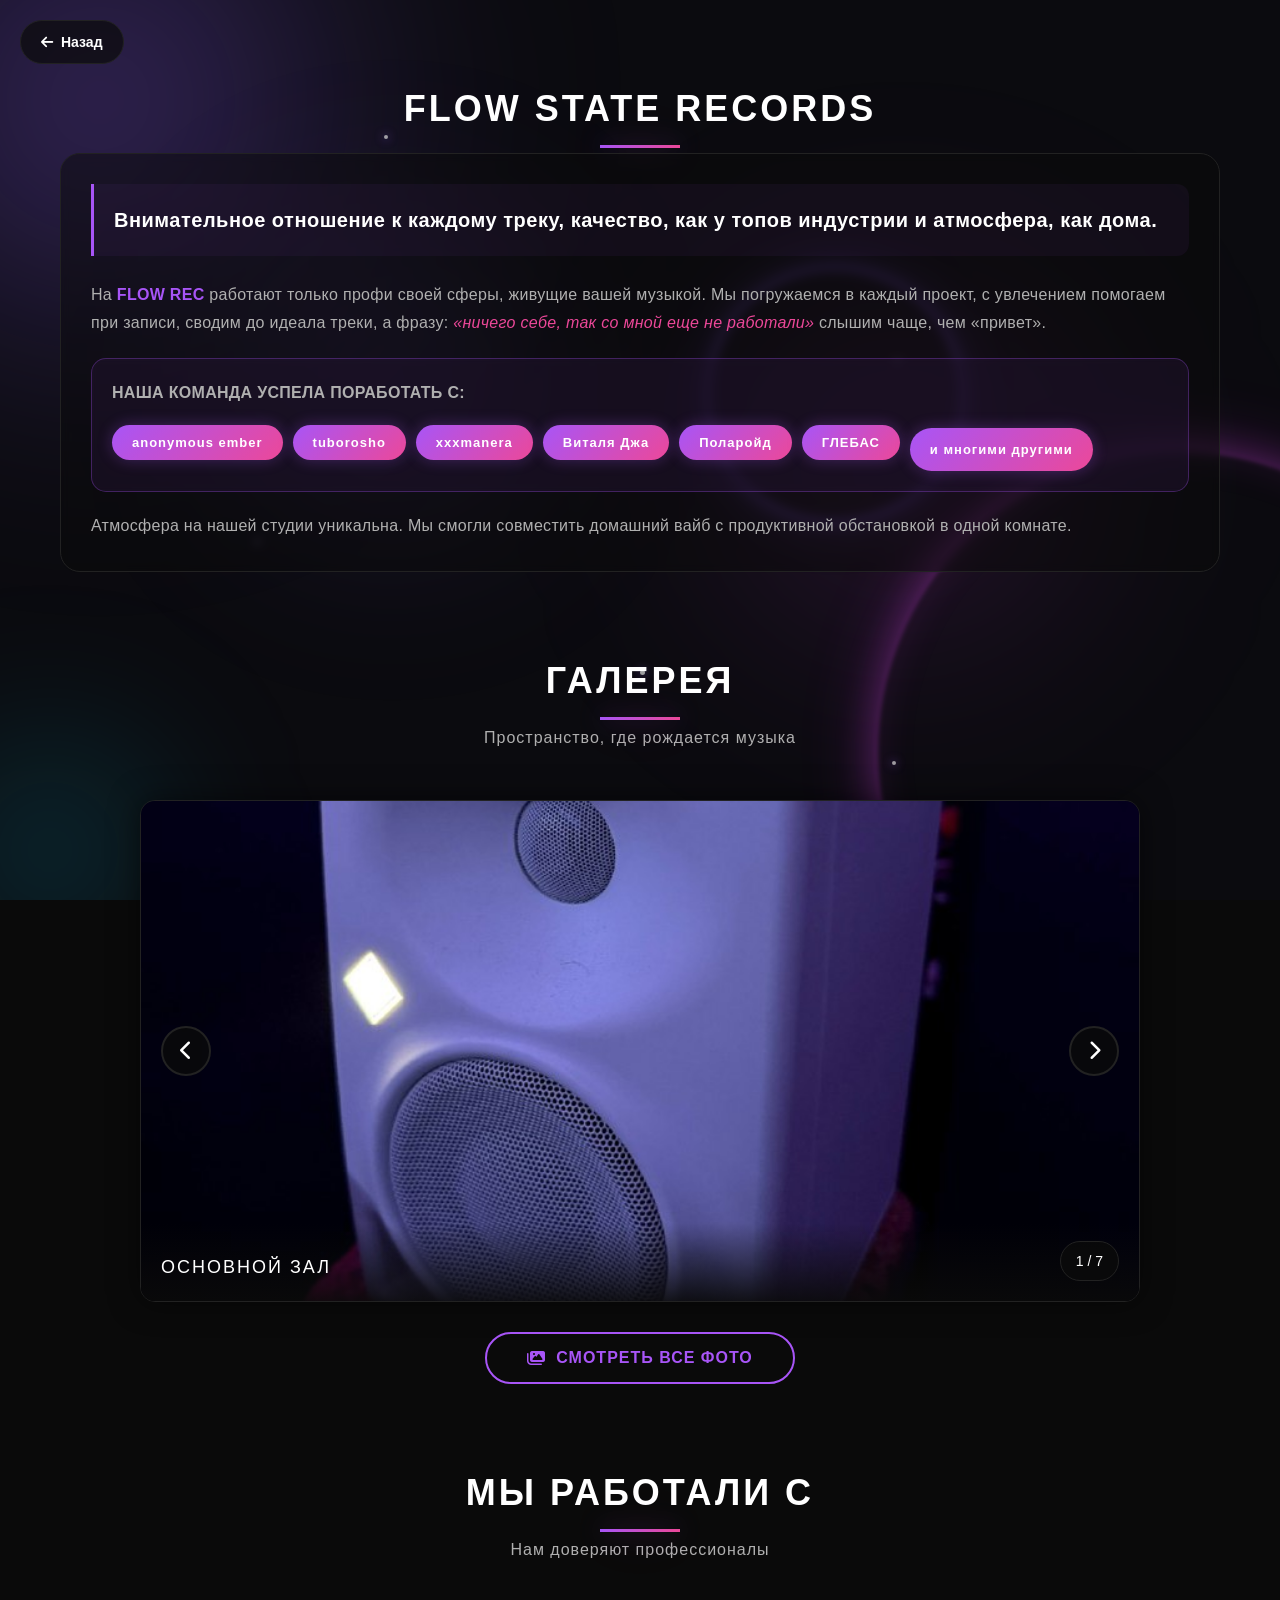
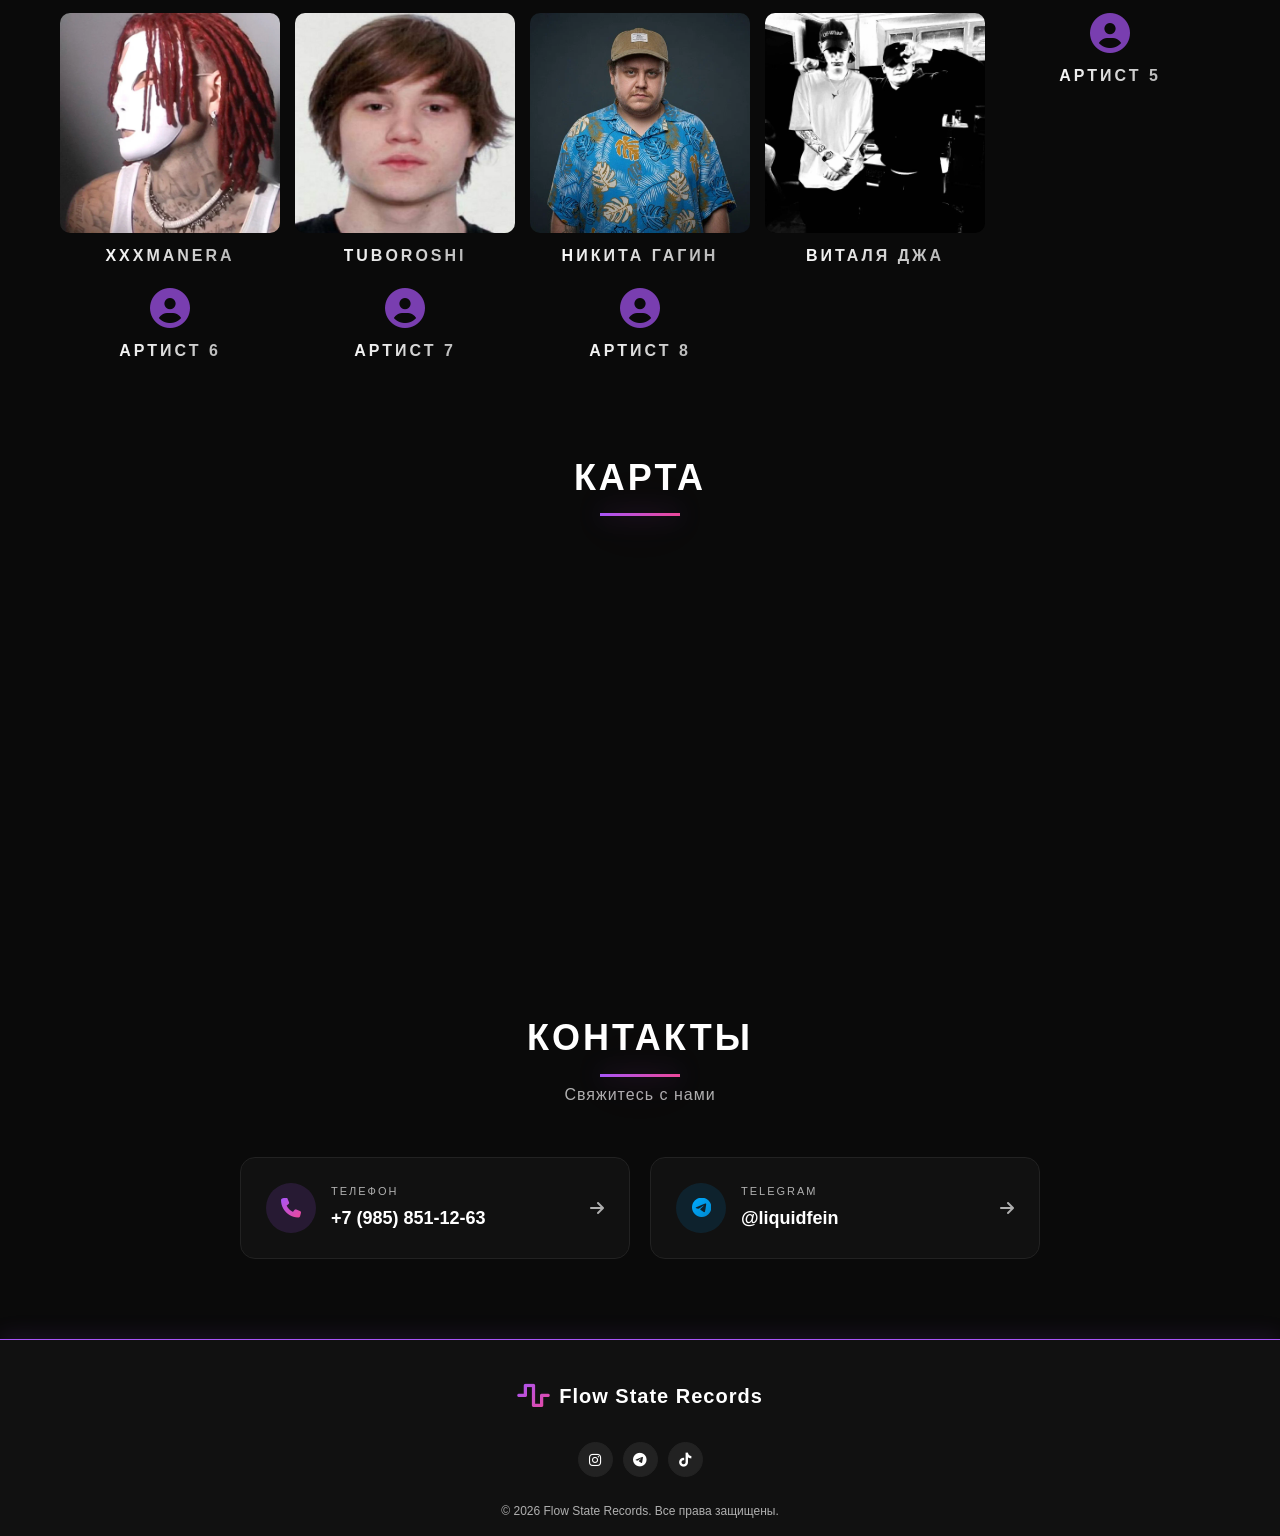
==== about.html @ 45e28f2b "artist links" ====
<!doctype html>
<html lang="ru">
  <head>
    <meta charset="UTF-8" />
    <meta
      name="viewport"
      content="width=device-width, initial-scale=1.0, maximum-scale=1.0, user-scalable=no"
    />
    <title>О студии — FL Studio</title>
    <link
      rel="stylesheet"
      href="https://cdnjs.cloudflare.com/ajax/libs/font-awesome/6.5.1/css/all.min.css"
    />
    <link rel="stylesheet" href="css/style.css" />
    <script>
      (function () {
        const script = document.createElement("script");
        script.src = "js/telegram-web-app.js";
        script.onerror = function () {
          const fallback = document.createElement("script");
          fallback.src = "https://telegram.org/js/telegram-web-app.js";
          document.head.appendChild(fallback);
        };
        document.head.appendChild(script);
      })();
    </script>
  </head>
  <body>
    <div class="bg-layer" aria-hidden="true">
      <div class="bg-circle-purple"></div>
      <div class="bg-circle-pink"></div>
      <div class="bg-circle-cyan"></div>
      <div class="bg-ring"></div>
      <div class="bg-dot bg-dot-1"></div>
      <div class="bg-dot bg-dot-2"></div>
      <div class="bg-dot bg-dot-3"></div>
      <div class="bg-dot bg-dot-4"></div>
      <div class="bg-dot bg-dot-5"></div>
    </div>

    <a href="index.html" class="back-btn">
      <i class="fas fa-arrow-left"></i> Назад
    </a>

    <!-- О студии -->
    <section class="about-page">
      <div class="container">
        <h2 class="section-title">FLOW STATE RECORDS</h2>

        <div class="about-text-wrapper">
          <p class="about-quote-main">
            Внимательное отношение к каждому треку, качество, как у топов
            индустрии и атмосфера, как дома.
          </p>

          <p>
            На <strong>FLOW REC</strong> работают только профи своей сферы,
            живущие вашей музыкой. Мы погружаемся в каждый проект, с увлечением
            помогаем при записи, сводим до идеала треки, а фразу:
            <em>«ничего себе, так со мной еще не работали»</em> слышим чаще, чем
            «привет».
          </p>

          <div class="about-artists">
            <p class="about-artists-label">Наша команда успела поработать с:</p>
            <div class="about-artists-names">
              <a href="https://music.yandex.ru/artist/21408727" target="_blank"
                ><span>anonymous ember</span></a
              >
              <a href="https://music.yandex.ru/artist/22133835" target="_blank"
                ><span>tuborosho</span></a
              >
              <a href="https://music.yandex.ru/artist/8548866" target="_blank"
                ><span>xxxmanera</span></a
              >
              <a href="https://music.yandex.ru/artist/7033985" target="_blank"
                ><span>Виталя Джа</span></a
              >
              <a href="https://music.yandex.ru/artist/8230525" target="_blank"
                ><span>Поларойд</span></a
              >
              <a href="https://music.yandex.ru/artist/21997529" target="_blank"
                ><span>ГЛЕБАС</span></a
              >
              <span class="other">и многими другими</span>
            </div>
          </div>

          <p>
            Атмосфера на нашей студии уникальна. Мы смогли совместить домашний
            вайб с продуктивной обстановкой в одной комнате.
          </p>
        </div>
      </div>
    </section>

    <!-- Галерея -->
    <section class="gallery-page">
      <div class="container">
        <h2 class="section-title">ГАЛЕРЕЯ</h2>
        <p class="section-subtitle">Пространство, где рождается музыка</p>

        <div class="gallery-slider">
          <button
            class="gallery-slider-btn prev"
            onclick="changeGalleryImage(-1)"
          >
            <i class="fas fa-chevron-left"></i>
          </button>

          <div class="gallery-slider-image" id="gallerySliderImage">
            <img
              src="images/studio-1.jpg"
              alt="Студия"
              id="galleryImage"
              onclick="openPhotoModal()"
            />
            <div class="gallery-slider-overlay">
              <span id="galleryImageTitle">Основной зал</span>
            </div>
          </div>

          <button
            class="gallery-slider-btn next"
            onclick="changeGalleryImage(1)"
          >
            <i class="fas fa-chevron-right"></i>
          </button>

          <div class="gallery-slider-counter" id="galleryCounter">1 / 7</div>
        </div>

        <button class="btn-view-all" onclick="openAllPhotos()">
          <i class="fas fa-images"></i> Смотреть все фото
        </button>
      </div>
    </section>

    <!-- Стена "Мы работали с..." -->
    <section class="clients-page">
      <div class="container">
        <h2 class="section-title">МЫ РАБОТАЛИ С</h2>
        <p class="section-subtitle">Нам доверяют профессионалы</p>

        <div class="clients-grid">
          <div class="client-card">
            <div class="client-photo-wrapper">
              <img
                src="rapers/manera.png"
                alt="Артист 1"
                class="client-photo"
              />
            </div>
            <span>XXXManera</span>
          </div>
          <div class="client-card">
            <div class="client-photo-wrapper">
              <img
                src="rapers/tuboroshi.png"
                alt="Артист 1"
                class="client-photo"
              />
            </div>
            <span>tuboroshi</span>
          </div>
          <div class="client-card">
            <div class="client-photo-wrapper">
              <img
                src="rapers/nikita-gagin.png"
                alt="Артист 1"
                class="client-photo"
              />
            </div>
            <span>Никита Гагин</span>
          </div>
          <div class="client-card">
            <div class="client-photo-wrapper">
              <img
                src="rapers/vita-ja.png"
                alt="Артист 1"
                class="client-photo"
              />
            </div>
            <span>Виталя Джа</span>
          </div>
          <div class="client-card">
            <i class="fas fa-user-circle"></i>
            <span>Артист 5</span>
          </div>
          <div class="client-card">
            <i class="fas fa-user-circle"></i>
            <span>Артист 6</span>
          </div>
          <div class="client-card">
            <i class="fas fa-user-circle"></i>
            <span>Артист 7</span>
          </div>
          <div class="client-card">
            <i class="fas fa-user-circle"></i>
            <span>Артист 8</span>
          </div>
        </div>
      </div>
    </section>

    <!-- Карта -->
    <section class="map-page">
      <div class="container">
        <h2 class="section-title">КАРТА</h2>
        <div class="map-wrapper">
          <div class="map-container">
            <iframe
              src="https://yandex.ru/map-widget/v1/?um=constructor%3Aae60f981a2c749c8354a4d79823571d4148a1af4ce5c24639e861c8b1c67a195&amp;source=constructor"
              width="100%"
              height="400"
              frameborder="0"
            >
            </iframe>
          </div>
        </div>
      </div>
    </section>

    <!-- Контакты -->
    <section class="contacts">
      <div class="container">
        <h2 class="section-title">КОНТАКТЫ</h2>
        <p class="section-subtitle">Свяжитесь с нами</p>

        <div class="contacts-grid">
          <a href="tel:+79858511263" class="contact-card">
            <div class="contact-icon">
              <i class="fas fa-phone"></i>
            </div>
            <div class="contact-info">
              <span class="contact-label">Телефон</span>
              <span class="contact-value">+7 (985) 851-12-63</span>
            </div>
            <i class="fas fa-arrow-right contact-arrow"></i>
          </a>

          <a
            href="https://t.me/liquidfein"
            target="_blank"
            class="contact-card"
          >
            <div class="contact-icon telegram">
              <i class="fab fa-telegram-plane"></i>
            </div>
            <div class="contact-info">
              <span class="contact-label">Telegram</span>
              <span class="contact-value">@liquidfein</span>
            </div>
            <i class="fas fa-arrow-right contact-arrow"></i>
          </a>
        </div>
      </div>
    </section>

    <!-- Модалка всех фото -->
    <div class="all-photos-modal" id="allPhotosModal">
      <div class="all-photos-content">
        <div class="all-photos-header">
          <h2>Все фото</h2>
          <button class="all-photos-close" onclick="closeAllPhotos()">
            <i class="fas fa-times"></i>
          </button>
        </div>
        <div class="all-photos-grid" id="allPhotosGrid"></div>
      </div>
    </div>

    <!-- Модалка фото -->
    <div class="photo-modal" id="photoModal" onclick="closePhotoModal()">
      <span class="photo-modal-close" onclick="closePhotoModal()">&times;</span>
      <img src="" alt="Фото" id="modalImage" />
      <button
        class="photo-modal-nav prev"
        onclick="
          event.stopPropagation();
          changeModalImage(-1);
        "
      >
        <i class="fas fa-chevron-left"></i>
      </button>
      <button
        class="photo-modal-nav next"
        onclick="
          event.stopPropagation();
          changeModalImage(1);
        "
      >
        <i class="fas fa-chevron-right"></i>
      </button>
      <div class="photo-modal-counter" id="modalCounter">1 / 7</div>
    </div>

    <!-- Footer -->
    <footer class="footer">
      <div class="container">
        <div class="footer-content">
          <div class="footer-logo">
            <i class="fas fa-wave-square"></i>
            <span>Flow State Records</span>
          </div>
          <div class="footer-social">
            <a
              href="https://www.instagram.com/flow_state_records?stkn=MWI2NzNpbnVrb2NxNA%3D%3D&utm_source=qr"
              target="_blank"
              ><i class="fab fa-instagram"></i
            ></a>
            <a href="https://t.me/flowstatestud" target="_blank"
              ><i class="fab fa-telegram"></i
            ></a>
            <a
              href="https://www.tiktok.com/@flowstatestudio1?_r=1&_t=ZG-99W579ZCwU5"
              target="_blank"
              ><i class="fab fa-tiktok"></i
            ></a>
          </div>
        </div>
        <p class="footer-copyright">
          © 2026 Flow State Records. Все права защищены.
        </p>
      </div>
    </footer>

    <script src="js/telegram.js"></script>
    <script src="js/gallery.js"></script>
  </body>
</html>
---- css/style.css ----
/* ===== Базовые стили ===== */
:root {
  --black: #0a0a0a;
  --dark: #111111;
  --dark-gray: #1a1a1a;
  --medium-gray: #222222;
  --light-gray: #b0b0b0;
  --white: #ffffff;
  --accent-purple: #a855f7;
  --accent-pink: #ec4899;
  --accent-dark: #9333ea;
  --neon-purple-glow: 0 0 20px rgba(168, 85, 247, 0.5);
  --neon-pink-glow: 0 0 20px rgba(236, 72, 153, 0.5);
  --neon-mixed-glow:
    0 0 25px rgba(168, 85, 247, 0.4), 0 0 50px rgba(236, 72, 153, 0.3);
  --transition: 0.3s;
}

* {
  margin: 0;
  padding: 0;
  box-sizing: border-box;
}

body {
  font-family:
    "Inter",
    "Manrope",
    -apple-system,
    BlinkMacSystemFont,
    "Segoe UI",
    sans-serif;
  background: var(--black);
  color: var(--white);
  line-height: 1.6;
  overflow-x: hidden;
}

.container {
  max-width: 1200px;
  margin: 0 auto;
  padding: 0 20px;
}

/* ===== Фоновый слой ===== */
.bg-layer {
  position: fixed;
  inset: 0;
  z-index: -1;
  background: #0b0b0f;
  overflow: hidden;
  pointer-events: none;
}

.hero-wrapper {
  position: relative;
  z-index: 10;
}

.bg-layer::before {
  content: "";
  position: absolute;
  top: -300px;
  left: -300px;
  width: 800px;
  height: 800px;
  background: radial-gradient(
    circle,
    rgba(139, 92, 246, 0.4) 0%,
    rgba(139, 92, 246, 0.1) 40%,
    transparent 70%
  );
  filter: blur(100px);
  animation: floatSlow 20s ease-in-out infinite;
}

.bg-layer::after {
  content: "";
  position: absolute;
  top: 50%;
  right: -200px;
  width: 600px;
  height: 600px;
  border-radius: 50%;
  border: 2px solid rgba(217, 70, 239, 0.3);
  box-shadow:
    0 0 40px rgba(217, 70, 239, 0.3),
    0 0 80px rgba(217, 70, 239, 0.2),
    inset 0 0 40px rgba(217, 70, 239, 0.1);
  filter: blur(2px);
  animation: floatSlowReverse 25s ease-in-out infinite;
}

.bg-circle-purple {
  position: absolute;
  top: 20%;
  left: 15%;
  width: 400px;
  height: 400px;
  background: radial-gradient(
    circle,
    rgba(139, 92, 246, 0.25) 0%,
    transparent 70%
  );
  filter: blur(90px);
  animation: floatSlow 30s ease-in-out infinite;
}

.bg-circle-pink {
  position: absolute;
  bottom: 20%;
  right: 10%;
  width: 500px;
  height: 500px;
  background: radial-gradient(
    circle,
    rgba(217, 70, 239, 0.2) 0%,
    transparent 70%
  );
  filter: blur(110px);
  animation: floatSlowReverse 28s ease-in-out infinite;
}

.bg-circle-cyan {
  position: absolute;
  bottom: -100px;
  left: -100px;
  width: 300px;
  height: 300px;
  background: radial-gradient(
    circle,
    rgba(6, 182, 212, 0.3) 0%,
    transparent 70%
  );
  filter: blur(80px);
  animation: floatSlow 22s ease-in-out infinite;
}

.bg-ring {
  position: absolute;
  top: 30%;
  right: 25%;
  width: 250px;
  height: 250px;
  border-radius: 50%;
  border: 1px solid rgba(139, 92, 246, 0.4);
  box-shadow:
    0 0 20px rgba(139, 92, 246, 0.4),
    0 0 60px rgba(139, 92, 246, 0.2),
    inset 0 0 20px rgba(139, 92, 246, 0.1);
  animation: floatSlow 26s ease-in-out infinite;
}

.bg-dot {
  position: absolute;
  border-radius: 50%;
  background: rgba(255, 255, 255, 0.6);
  box-shadow: 0 0 10px rgba(139, 92, 246, 0.8);
  animation: twinkle 4s ease-in-out infinite;
}

.bg-dot-1 {
  top: 15%;
  left: 30%;
  width: 4px;
  height: 4px;
}
.bg-dot-2 {
  top: 40%;
  left: 70%;
  width: 3px;
  height: 3px;
  animation-delay: 1s;
}
.bg-dot-3 {
  bottom: 25%;
  left: 50%;
  width: 5px;
  height: 5px;
  animation-delay: 2s;
}
.bg-dot-4 {
  top: 60%;
  left: 20%;
  width: 3px;
  height: 3px;
  animation-delay: 3s;
}
.bg-dot-5 {
  bottom: 15%;
  right: 30%;
  width: 4px;
  height: 4px;
  animation-delay: 0.5s;
}

@keyframes floatSlow {
  0%,
  100% {
    transform: translate(0, 0);
  }
  50% {
    transform: translate(30px, -20px);
  }
}

@keyframes floatSlowReverse {
  0%,
  100% {
    transform: translate(0, 0);
  }
  50% {
    transform: translate(-25px, 15px);
  }
}

@keyframes twinkle {
  0%,
  100% {
    opacity: 0.3;
    transform: scale(1);
  }
  50% {
    opacity: 1;
    transform: scale(1.5);
  }
}

a {
  text-decoration: none;
}

/* ===== Hero ===== */
.hero {
  min-height: 100vh;
  display: flex;
  flex-direction: column;
  gap: 20px;
  align-items: center;
  justify-content: center;
  position: relative;
  padding: 120px 20px 60px;
  overflow: hidden;
}

.hero-bg {
  position: absolute;
  inset: 0;
  background: url("../images/hero-bg1.jpg") no-repeat center center;
  background-size: cover;
  animation: heroZoom 20s ease-in-out infinite;
  z-index: 0;
  filter: blur(5px);
}

.hero-overlay {
  position: absolute;
  inset: 0;
  background: linear-gradient(
    to top,
    transparent 0%,
    rgba(10, 10, 10, 0.7) 100%
  );
  z-index: 1;
  pointer-events: none;
}

.hero-content {
  text-align: center;
  z-index: 10;
  position: relative;
  padding: 40px;
  background: rgba(10, 10, 10, 0.5);
  border-radius: 20px;
  backdrop-filter: blur(5px);
}

.hero-stats {
  display: flex;
  gap: 40px;
  margin-top: 20px;
  justify-content: center;
  position: relative;
  z-index: 10;
  padding: 25px 40px;
  background: rgba(10, 10, 10, 0.5);
  border-radius: 20px;
  backdrop-filter: blur(5px);
}

.hero-title {
  font-size: 64px;
  line-height: 1.1;
  margin-bottom: 20px;
  text-transform: uppercase;
  font-family: "Unbounded", "Russo One", sans-serif;
  font-weight: 900;
  letter-spacing: 2px;
}

.hero-title span {
  display: block;
}

.hero-title .outline {
  background: linear-gradient(135deg, var(--accent-purple), var(--accent-pink));
  -webkit-background-clip: text;
  -webkit-text-fill-color: transparent;
  background-clip: text;
  filter: drop-shadow(0 0 15px rgba(168, 85, 247, 0.6));
}

.hero-subtitle {
  font-size: 18px;
  color: var(--light-gray);
  margin-bottom: 30px;
  text-transform: uppercase;
  letter-spacing: 3px;
}

.hero-buttons {
  display: flex;
  gap: 15px;
  justify-content: center;
  flex-wrap: wrap;
}

.btn-primary,
.btn-outline {
  padding: 15px 35px;
  border-radius: 30px;
  cursor: pointer;
  font-size: 16px;
  font-weight: 700;
  text-transform: uppercase;
  letter-spacing: 1px;
  transition: all 0.3s;
  display: inline-flex;
  align-items: center;
  gap: 10px;
  text-decoration: none;
}

.btn-primary {
  background: linear-gradient(135deg, var(--accent-purple), var(--accent-pink));
  color: var(--white);
  border: none;
}

.btn-primary:hover {
  background: linear-gradient(135deg, var(--accent-dark), var(--accent-pink));
  transform: translateY(-3px);
  box-shadow: var(--neon-mixed-glow);
}

.btn-outline {
  background: transparent;
  border: 2px solid var(--accent-purple);
  color: var(--accent-purple);
}

.btn-outline:hover {
  background: rgba(168, 85, 247, 0.1);
  border-color: var(--accent-pink);
  color: var(--accent-pink);
  transform: translateY(-3px);
  box-shadow: var(--neon-purple-glow);
}

.stat {
  text-align: center;
}

.stat-number {
  display: block;
  font-size: 36px;
  font-weight: 900;
  background: linear-gradient(135deg, var(--accent-purple), var(--accent-pink));
  -webkit-background-clip: text;
  -webkit-text-fill-color: transparent;
  background-clip: text;
  filter: drop-shadow(0 0 15px rgba(168, 85, 247, 0.5));
}

.stat-label {
  font-size: 14px;
  color: var(--light-gray);
  text-transform: uppercase;
  letter-spacing: 1px;
}

/* ===== Кнопка назад ===== */
.back-btn {
  position: fixed;
  top: 20px;
  left: 20px;
  z-index: 100;
  display: inline-flex;
  align-items: center;
  gap: 8px;
  color: var(--white);
  text-decoration: none;
  font-size: 14px;
  font-weight: 600;
  padding: 10px 20px;
  background: rgba(10, 10, 10, 0.7);
  border-radius: 30px;
  border: 1px solid var(--medium-gray);
  transition: all 0.2s;
}

.back-btn:hover {
  border-color: var(--accent-purple);
  color: var(--accent-purple);
}

/* ===== Кнопка услуги ===== */
.btn-book-service {
  display: inline-flex;
  align-items: center;
  justify-content: center;
  gap: 8px;
  padding: 12px 25px;
  background: linear-gradient(135deg, var(--accent-purple), var(--accent-pink));
  color: var(--white);
  border-radius: 30px;
  text-decoration: none;
  font-weight: 700;
  font-size: 14px;
  text-transform: uppercase;
  letter-spacing: 1px;
  transition: all 0.2s;
  margin-top: 10px;
}

.btn-book-service:hover {
  background: linear-gradient(135deg, var(--accent-dark), var(--accent-pink));
  transform: translateY(-2px);
  box-shadow: var(--neon-mixed-glow);
}

/* ===== Обёртка поля даты ===== */
.date-input-wrapper {
  display: flex;
  gap: 10px;
}

.date-input-wrapper input {
  flex: 1;
}

.calendar-toggle {
  width: 50px;
  height: 50px;
  background: var(--medium-gray);
  border: 1px solid #333;
  color: var(--accent-purple);
  border-radius: 8px;
  cursor: pointer;
  font-size: 18px;
  display: flex;
  align-items: center;
  justify-content: center;
  transition: all 0.2s;
}

.calendar-toggle:hover {
  border-color: var(--accent-purple);
  box-shadow: 0 0 15px rgba(168, 85, 247, 0.3);
}

/* ===== Модалка календаря ===== */
.calendar-modal {
  display: none;
  position: fixed;
  inset: 0;
  background: rgba(10, 10, 10, 0.9);
  z-index: 2000;
  align-items: flex-end;
  justify-content: center;
}

.calendar-modal.active {
  display: flex;
}

.calendar-modal-content {
  background: var(--dark);
  border-radius: 20px 20px 0 0;
  padding: 25px 20px 30px;
  width: 100%;
  max-width: 500px;
  border: 1px solid var(--medium-gray);
  border-bottom: none;
  animation: slideUp 0.3s ease;
}

.calendar-close {
  width: 100%;
  padding: 13px;
  margin-top: 15px;
  background: linear-gradient(135deg, var(--accent-purple), var(--accent-pink));
  color: var(--white);
  border: none;
  border-radius: 10px;
  font-size: 16px;
  font-weight: 700;
  cursor: pointer;
  text-transform: uppercase;
  letter-spacing: 1px;
}

@keyframes slideUp {
  from {
    transform: translateY(100%);
    opacity: 0;
  }
  to {
    transform: translateY(0);
    opacity: 1;
  }
}

/* ===== Секции ===== */
section {
  padding: 100px 0;
}

.section-title {
  font-size: 36px;
  text-align: center;
  margin-bottom: 15px;
  letter-spacing: 3px;
  position: relative;
  text-transform: uppercase;
}

.section-title::after {
  content: "";
  position: absolute;
  bottom: -10px;
  left: 50%;
  transform: translateX(-50%);
  width: 80px;
  height: 3px;
  background: linear-gradient(90deg, var(--accent-purple), var(--accent-pink));
  box-shadow: var(--neon-mixed-glow);
}

.section-subtitle {
  text-align: center;
  color: var(--light-gray);
  margin-bottom: 50px;
  font-size: 16px;
  letter-spacing: 1px;
}

/* ===== Услуги ===== */
.services-grid {
  display: grid;
  grid-template-columns: repeat(auto-fit, minmax(280px, 1fr));
  gap: 30px;
}

.service-card {
  background: var(--dark);
  padding: 30px;
  border-radius: 15px;
  border: 1px solid var(--medium-gray);
  transition: all 0.3s;
  position: relative;
  overflow: hidden;
}

.service-card:hover {
  transform: translateY(-10px);
  border-color: var(--accent-purple);
  box-shadow: var(--neon-purple-glow);
}

.service-card i {
  font-size: 40px;
  background: linear-gradient(135deg, var(--accent-purple), var(--accent-pink));
  -webkit-background-clip: text;
  -webkit-text-fill-color: transparent;
  background-clip: text;
  margin-bottom: 20px;
  filter: drop-shadow(0 0 10px rgba(168, 85, 247, 0.5));
}

.service-card h3 {
  font-size: 22px;
  margin-bottom: 15px;
  text-transform: uppercase;
  letter-spacing: 1px;
}

.service-card p {
  color: var(--light-gray);
  margin-bottom: 15px;
}

.service-card .price {
  font-size: 20px;
  background: linear-gradient(135deg, var(--accent-purple), var(--accent-pink));
  -webkit-background-clip: text;
  -webkit-text-fill-color: transparent;
  background-clip: text;
  font-weight: 700;
  margin-bottom: 15px;
}

/* ===== Форма бронирования ===== */
.booking-wrapper {
  display: grid;
  gap: 30px;
  max-width: 600px;
  margin: 0 auto;
}

.booking-form {
  background: var(--dark);
  padding: 30px;
  border-radius: 15px;
  border: 1px solid var(--medium-gray);
}

.form-group {
  margin-bottom: 20px;
}

.form-group label {
  display: block;
  margin-bottom: 8px;
  color: var(--light-gray);
  font-size: 14px;
  text-transform: uppercase;
  letter-spacing: 1px;
}

.form-group input,
.form-group select {
  width: 100%;
  padding: 12px 15px;
  background: var(--medium-gray);
  border: 1px solid #333;
  color: var(--white);
  border-radius: 8px;
  font-size: 16px;
  transition: all 0.3s;
}

.form-group input:focus,
.form-group select:focus {
  outline: none;
  border-color: var(--accent-purple);
  box-shadow: 0 0 15px rgba(168, 85, 247, 0.3);
}

.form-group input::placeholder {
  color: var(--light-gray);
}

.price-summary {
  display: flex;
  justify-content: space-between;
  align-items: center;
  padding: 20px;
  background: rgba(168, 85, 247, 0.1);
  border-radius: 10px;
  margin: 20px 0;
  border: 1px solid var(--accent-purple);
}

.price-summary strong {
  font-size: 24px;
  background: linear-gradient(135deg, var(--accent-purple), var(--accent-pink));
  -webkit-background-clip: text;
  -webkit-text-fill-color: transparent;
  background-clip: text;
}

.btn-book {
  width: 100%;
  padding: 15px;
  background: linear-gradient(135deg, var(--accent-purple), var(--accent-pink));
  color: var(--white);
  border: none;
  border-radius: 10px;
  font-size: 18px;
  font-weight: 700;
  cursor: pointer;
  transition: all 0.3s;
  display: flex;
  align-items: center;
  justify-content: center;
  gap: 10px;
  text-transform: uppercase;
  letter-spacing: 1px;
}

.btn-book:hover {
  background: linear-gradient(135deg, var(--accent-dark), var(--accent-pink));
  box-shadow: var(--neon-mixed-glow);
  transform: translateY(-3px);
}

/* ===== Календарь ===== */
.calendar-header {
  display: flex;
  justify-content: space-between;
  align-items: center;
  margin-bottom: 20px;
}

.calendar-header h3 {
  font-size: 18px;
  letter-spacing: 1px;
  text-transform: uppercase;
  color: var(--white);
}

.calendar-nav {
  width: 35px;
  height: 35px;
  background: var(--medium-gray);
  border: 1px solid #333;
  color: var(--white);
  border-radius: 50%;
  cursor: pointer;
  display: flex;
  align-items: center;
  justify-content: center;
  transition: all 0.3s;
  font-size: 14px;
}

.calendar-nav:hover {
  background: var(--accent-purple);
  border-color: var(--accent-purple);
  box-shadow: var(--neon-purple-glow);
}

/* ===== Страница О студии ===== */
.about-page,
.gallery-page,
.clients-page,
.map-page {
  padding: 80px 0;
  padding-top: 0px;
}

.about-page {
  padding-top: 80px;
}

.about-content {
  display: grid;
  grid-template-columns: 1fr 1fr;
  gap: 50px;
  align-items: center;
  margin-top: 50px;
}

.about-text {
  position: relative;
  padding-left: 25px;
  border-left: 3px solid var(--accent-purple);
}

.about-text p {
  color: var(--light-gray);
  margin-bottom: 20px;
  font-size: 17px;
  line-height: 1.7;
}

.about-text p:first-child {
  color: var(--white);
  font-size: 20px;
  font-weight: 600;
}

.about-features {
  display: grid;
  grid-template-columns: repeat(2, 1fr);
  gap: 15px;
}

.feature {
  background: var(--dark);
  padding: 20px;
  border-radius: 12px;
  text-align: center;
  border: 1px solid var(--medium-gray);
  transition: all 0.3s;
  display: flex;
  flex-direction: column;
  align-items: center;
  gap: 10px;
}

.feature:hover {
  border-color: var(--accent-purple);
  box-shadow: var(--neon-purple-glow);
  transform: translateY(-5px);
}

.feature i {
  font-size: 28px;
  background: linear-gradient(135deg, var(--accent-purple), var(--accent-pink));
  -webkit-background-clip: text;
  -webkit-text-fill-color: transparent;
  background-clip: text;
  filter: drop-shadow(0 0 8px rgba(168, 85, 247, 0.5));
}

.feature span {
  font-size: 13px;
  color: var(--light-gray);
  line-height: 1.4;
}

/* ===== Стена клиентов ===== */
.clients-grid {
  display: grid;
  grid-template-columns: repeat(auto-fill, minmax(200px, 1fr));
  gap: 15px;
}

.client-card {
  background: transparent;
  border-radius: 12px;
  text-align: center;
  transition: all 0.3s;
  display: flex;
  flex-direction: column;
  align-items: center;
  gap: 10px;
}

.client-card:hover {
  border-color: var(--accent-purple);
  box-shadow: var(--neon-purple-glow);
  transform: translateY(-3px);
}

.client-card i {
  font-size: 40px;
  color: var(--accent-purple);
  opacity: 0.7;
}

.client-card span {
  font-size: 14px;
  color: var(--light-gray);
  letter-spacing: 1px;
}

/* ===== Мобильная адаптация ===== */
@media (max-width: 768px) {
  .about-content {
    grid-template-columns: 1fr;
    gap: 30px;
  }

  .about-features {
    grid-template-columns: repeat(2, 1fr);
    gap: 10px;
  }

  .clients-grid {
    grid-template-columns: repeat(2, 1fr);
    gap: 10px;
  }

  .feature {
    padding: 15px;
  }

  .feature i {
    font-size: 24px;
  }

  .feature span {
    font-size: 11px;
  }
}

.calendar-weekdays {
  display: grid;
  grid-template-columns: repeat(7, 1fr);
  gap: 5px;
  margin-bottom: 10px;
}

.calendar-weekdays span {
  text-align: center;
  font-size: 12px;
  color: var(--light-gray);
  text-transform: uppercase;
  font-weight: 700;
  padding: 5px;
}

.calendar-days {
  display: grid;
  grid-template-columns: repeat(7, 1fr);
  gap: 5px;
}

.calendar-day {
  aspect-ratio: 1;
  display: flex;
  align-items: center;
  justify-content: center;
  cursor: pointer;
  border-radius: 8px;
  font-size: 14px;
  color: var(--white);
  background: var(--medium-gray);
  border: 1px solid transparent;
  transition: all 0.2s;
}

.calendar-day:hover:not(.disabled):not(.empty) {
  background: rgba(168, 85, 247, 0.2);
  border-color: var(--accent-purple);
}

.calendar-day.disabled {
  opacity: 0.3;
  cursor: not-allowed;
  background: var(--dark-gray);
}

.calendar-day.empty {
  background: transparent;
  cursor: default;
}

.calendar-day.today {
  border-color: var(--accent-pink);
  box-shadow: var(--neon-pink-glow);
}

.calendar-day.selected {
  background: linear-gradient(135deg, var(--accent-purple), var(--accent-pink));
  color: var(--white);
  font-weight: 700;
  box-shadow: var(--neon-mixed-glow);
}

/* ===== Блок информации ===== */
.booking-info {
  background: var(--dark);
  padding: 25px;
  border-radius: 15px;
  border: 1px solid var(--medium-gray);
  margin-top: 30px;
}

.booking-info h3 {
  margin-bottom: 15px;
  background: linear-gradient(135deg, var(--accent-purple), var(--accent-pink));
  -webkit-background-clip: text;
  -webkit-text-fill-color: transparent;
  background-clip: text;
  text-transform: uppercase;
  letter-spacing: 2px;
  font-size: 18px;
}

.booking-info ul {
  list-style: none;
  display: grid;
  grid-template-columns: repeat(auto-fit, minmax(200px, 1fr));
  gap: 10px;
}

.booking-info li {
  padding: 8px 0;
  color: var(--light-gray);
  display: flex;
  align-items: center;
  gap: 10px;
  font-size: 14px;
}

.booking-info li i {
  color: var(--accent-purple);
  width: 20px;
}

/* ===== Контакты ===== */
.contacts {
  padding: 80px 0;
  padding-top: 0;
}

.contacts-grid {
  display: grid;
  grid-template-columns: repeat(auto-fit, minmax(280px, 1fr));
  gap: 20px;
  max-width: 800px;
  margin: 0 auto;
}

.contact-card {
  display: flex;
  align-items: center;
  gap: 15px;
  background: var(--dark);
  padding: 25px;
  border-radius: 15px;
  border: 1px solid var(--medium-gray);
  text-decoration: none;
  transition: all 0.3s;
}

.contact-card:hover {
  transform: translateY(-5px);
  border-color: var(--accent-purple);
  box-shadow: var(--neon-purple-glow);
}

.contact-icon {
  width: 50px;
  height: 50px;
  border-radius: 50%;
  background: rgba(168, 85, 247, 0.15);
  display: flex;
  align-items: center;
  justify-content: center;
  flex-shrink: 0;
}

.contact-icon i {
  font-size: 20px;
  background: linear-gradient(135deg, var(--accent-purple), var(--accent-pink));
  -webkit-background-clip: text;
  -webkit-text-fill-color: transparent;
  background-clip: text;
}

.contact-icon.telegram {
  background: rgba(0, 136, 204, 0.15);
}

.contact-icon.telegram i {
  background: linear-gradient(135deg, #00aaff, #0088cc);
  -webkit-background-clip: text;
  -webkit-text-fill-color: transparent;
  background-clip: text;
}

.contact-info {
  display: flex;
  flex-direction: column;
  gap: 3px;
  flex: 1;
}

.contact-label {
  font-size: 11px;
  color: var(--light-gray);
  text-transform: uppercase;
  letter-spacing: 2px;
}

.contact-value {
  font-size: 18px;
  font-weight: 700;
  color: var(--white);
}

.contact-arrow {
  color: var(--light-gray);
  font-size: 16px;
  transition: all 0.3s;
}

.contact-card:hover .contact-arrow {
  color: var(--accent-purple);
  transform: translateX(5px);
}

/* ===== Анимации ===== */
@keyframes heroZoom {
  0%,
  100% {
    transform: scale(1);
  }
  50% {
    transform: scale(1.05);
  }
}

/* ===== Десктоп ===== */
@media (min-width: 769px) {
  .booking-wrapper {
    display: grid;
    grid-template-columns: 1fr 1fr;
    gap: 30px;
    max-width: 1000px;
    align-items: start;
  }

  .calendar-modal {
    display: block;
    position: static;
    background: transparent;
  }

  .calendar-modal-content {
    border-radius: 15px;
    border: 1px solid var(--medium-gray);
    animation: none;
    padding: 25px;
  }

  .calendar-close {
    display: none;
  }

  .calendar-toggle {
    display: none;
  }
}

/* ===== Мобильная адаптация ===== */
@media (max-width: 768px) {
  .bg-layer::before {
    width: 400px;
    height: 400px;
    top: -150px;
    left: -150px;
    filter: blur(60px);
  }

  .bg-layer::after {
    width: 300px;
    height: 300px;
    right: -100px;
    filter: blur(1px);
  }

  .bg-circle-purple {
    width: 200px;
    height: 200px;
    filter: blur(50px);
  }
  .bg-circle-pink {
    width: 250px;
    height: 250px;
    filter: blur(60px);
  }
  .bg-circle-cyan {
    width: 150px;
    height: 150px;
    filter: blur(40px);
  }
  .bg-ring {
    width: 150px;
    height: 150px;
  }

  .bg-dot-3,
  .bg-dot-4 {
    display: none;
  }

  .bg-layer *,
  .bg-layer::before,
  .bg-layer::after {
    animation: none !important;
  }

  .hero {
    padding: 80px 15px 40px;
  }

  .hero-content {
    padding: 25px 15px;
    border-radius: 15px;
    background: rgba(10, 10, 10, 0.65);
  }

  .hero-stats {
    padding: 15px;
    gap: 15px;
    border-radius: 15px;
    background: rgba(10, 10, 10, 0.65);
  }

  .hero-title {
    font-size: 28px;
  }

  .hero-title .outline {
    filter: drop-shadow(0 0 10px rgba(168, 85, 247, 0.5));
  }

  .hero-subtitle {
    font-size: 14px;
    letter-spacing: 1px;
  }

  .btn-primary,
  .btn-outline {
    padding: 12px 20px;
    font-size: 13px;
    width: 100%;
    justify-content: center;
  }

  .stat-number {
    font-size: 22px;
  }

  .booking-wrapper {
    grid-template-columns: 1fr;
    gap: 20px;
    max-width: 100%;
  }

  .booking-form {
    padding: 20px 15px;
  }
  .calendar-day {
    font-size: 12px;
  }
  .booking-info {
    padding: 15px;
  }
  .booking-info ul {
    grid-template-columns: 1fr;
  }

  .contacts {
    padding: 50px 0;
  }
  .contacts-grid {
    grid-template-columns: 1fr;
    gap: 12px;
  }
  .contact-card {
    padding: 18px;
  }
  .contact-icon {
    width: 40px;
    height: 40px;
  }
  .contact-icon i {
    font-size: 16px;
  }
  .contact-value {
    font-size: 15px;
  }

  section {
    padding: 60px 0;
  }
  .section-title {
    font-size: 28px;
  }
}

@media (max-width: 480px) {
  .bg-circle-pink,
  .bg-circle-cyan,
  .bg-ring,
  .bg-dot {
    display: none;
  }

  .bg-layer::before {
    filter: blur(40px);
  }
}

@media (prefers-reduced-motion: reduce) {
  .bg-layer *,
  .bg-layer::before,
  .bg-layer::after {
    animation: none !important;
  }
}

/* ===== Telegram Web App ===== */
.telegram-app .hero {
  padding-top: 60px;
}

/* ===== Форма бронирования и календарь ===== */
.booking-wrapper {
  display: grid;
  grid-template-columns: 1fr;
  gap: 30px;
  max-width: 600px;
  margin: 0 auto;
}

/* ===== Календарь на мобильных — модалка ===== */
.calendar-modal {
  display: none;
  position: fixed;
  inset: 0;
  background: rgba(10, 10, 10, 0.9);
  z-index: 2000;
  align-items: flex-end;
  justify-content: center;
}

.calendar-modal.active {
  display: flex;
}

.calendar-modal-content {
  background: var(--dark);
  border-radius: 20px 20px 0 0;
  padding: 25px 20px 30px;
  width: 100%;
  max-width: 500px;
  border: 1px solid var(--medium-gray);
  border-bottom: none;
  animation: slideUp 0.3s ease;
}

.calendar-close {
  width: 100%;
  padding: 13px;
  margin-top: 15px;
  background: linear-gradient(135deg, var(--accent-purple), var(--accent-pink));
  color: var(--white);
  border: none;
  border-radius: 10px;
  font-size: 16px;
  font-weight: 700;
  cursor: pointer;
  text-transform: uppercase;
  letter-spacing: 1px;
}

.calendar-toggle {
  width: 50px;
  height: 50px;
  background: var(--medium-gray);
  border: 1px solid #333;
  color: var(--accent-purple);
  border-radius: 8px;
  cursor: pointer;
  font-size: 18px;
  display: flex;
  align-items: center;
  justify-content: center;
  transition: all 0.2s;
}

/* ===== ДЕСКТОП: календарь справа ===== */
@media (min-width: 769px) {
  .booking-wrapper {
    grid-template-columns: 1fr 1fr;
    max-width: 1000px;
    align-items: start;
  }

  .calendar-modal {
    display: block;
    position: static;
    background: transparent;
    z-index: auto;
  }

  .calendar-modal-content {
    border-radius: 15px;
    border: 1px solid var(--medium-gray);
    animation: none;
    padding: 25px;
    max-width: none;
  }

  .calendar-close {
    display: none;
  }

  .calendar-toggle {
    display: none;
  }
}

/* ===== МОБИЛЬНЫЙ: календарь скрыт, открывается по кнопке ===== */
@media (max-width: 768px) {
  .booking-wrapper {
    grid-template-columns: 1fr;
    max-width: 100%;
  }

  .calendar-modal {
    display: none;
    position: fixed;
    inset: 0;
  }

  .calendar-modal.active {
    display: flex;
  }

  .calendar-toggle {
    display: flex;
  }
}

/* ===== Галерея на мобильных ===== */
@media (max-width: 768px) {
  .gallery-slider {
    border-radius: 10px;
    box-shadow: 0 0 20px rgba(0, 0, 0, 0.5);
  }

  .gallery-slider-image {
    height: 220px;
  }

  .gallery-slider-btn {
    width: 35px;
    height: 35px;
    font-size: 14px;
  }

  .gallery-slider-btn.prev {
    left: 10px;
  }

  .gallery-slider-btn.next {
    right: 10px;
  }

  .gallery-slider-overlay {
    padding: 15px;
  }

  .gallery-slider-overlay span {
    font-size: 14px;
    letter-spacing: 1px;
  }

  .gallery-slider-counter {
    bottom: 10px;
    right: 10px;
    padding: 5px 10px;
    font-size: 11px;
  }

  .btn-view-all {
    padding: 12px 25px;
    font-size: 13px;
  }
}

/* ===== Футер ===== */
.footer {
  background: var(--dark);
  padding: 40px 0 15px;
  border-top: 1px solid var(--accent-purple);
  box-shadow: 0 -5px 20px rgba(168, 85, 247, 0.1);
}

.footer-content {
  display: flex;
  flex-direction: column;
  gap: 30px;
  margin-bottom: 25px;
  justify-content: center;
  align-items: center;
}

.footer-logo {
  display: flex;
  align-items: center;
  gap: 8px;
  font-size: 20px;
  font-weight: 900;
  letter-spacing: 1px;
}

.footer-logo i {
  background: linear-gradient(135deg, var(--accent-purple), var(--accent-pink));
  -webkit-background-clip: text;
  -webkit-text-fill-color: transparent;
  background-clip: text;
  font-size: 26px;
}

.footer-links {
  display: flex;
  flex-direction: column;
  gap: 8px;
}

.footer-links a {
  color: var(--light-gray);
  text-decoration: none;
  transition: all 0.2s;
  font-size: 13px;
}

.footer-links a:hover {
  color: var(--accent-purple);
}

.footer-social {
  display: flex;
  gap: 10px;
}

.footer-social a {
  width: 35px;
  height: 35px;
  border-radius: 50%;
  background: var(--medium-gray);
  display: flex;
  align-items: center;
  justify-content: center;
  color: var(--white);
  transition: all 0.2s;
  border: 1px solid var(--medium-gray);
  font-size: 14px;
}

.footer-social a:hover {
  background: linear-gradient(135deg, var(--accent-purple), var(--accent-pink));
  transform: translateY(-2px);
  box-shadow: var(--neon-mixed-glow);
}

.footer-copyright {
  text-align: center;
  color: var(--light-gray);
  font-size: 12px;
}

/* Мобильная адаптация футера */
@media (max-width: 768px) {
  .footer {
    padding: 30px 0 10px;
  }

  .footer-content {
    grid-template-columns: 1fr;
    gap: 15px;
    text-align: center;
  }

  .footer-logo {
    justify-content: center;
  }

  .footer-links {
    align-items: center;
  }

  .footer-social {
    justify-content: center;
  }
}

/* ===== Галерея ===== */
.gallery-slider {
  position: relative;
  max-width: 1000px;
  margin: 0 auto;
  border-radius: 15px;
  overflow: hidden;
  border: 1px solid var(--medium-gray);
  box-shadow: 0 0 30px rgba(0, 0, 0, 0.5);
}

.gallery-slider-image {
  position: relative;
  width: 100%;
  height: 500px;
  cursor: zoom-in;
  overflow: hidden;
}

.gallery-slider-image img {
  width: 100%;
  height: 100%;
  object-fit: cover;
  transition:
    opacity 0.15s ease,
    transform 0.15s ease;
}

.gallery-slider-image img.fade-out {
  opacity: 0;
  transform: scale(0.97);
}

.gallery-slider-overlay {
  position: absolute;
  bottom: 0;
  left: 0;
  right: 0;
  background: linear-gradient(transparent, rgba(10, 10, 10, 0.9));
  padding: 30px 20px 20px;
}

.gallery-slider-overlay span {
  color: var(--white);
  font-size: 18px;
  letter-spacing: 2px;
  text-transform: uppercase;
}

.gallery-slider-btn {
  position: absolute;
  top: 50%;
  transform: translateY(-50%);
  background: rgba(10, 10, 10, 0.8);
  border: 2px solid var(--medium-gray);
  color: var(--white);
  width: 50px;
  height: 50px;
  border-radius: 50%;
  cursor: pointer;
  font-size: 20px;
  transition: all 0.3s;
  z-index: 10;
  display: flex;
  align-items: center;
  justify-content: center;
}

.gallery-slider-btn:hover {
  background: linear-gradient(135deg, var(--accent-purple), var(--accent-pink));
  color: var(--white);
  border-color: transparent;
  box-shadow: var(--neon-mixed-glow);
}

.gallery-slider-btn.prev {
  left: 20px;
}

.gallery-slider-btn.next {
  right: 20px;
}

.gallery-slider-counter {
  position: absolute;
  bottom: 20px;
  right: 20px;
  background: rgba(10, 10, 10, 0.8);
  color: var(--white);
  padding: 8px 15px;
  border-radius: 20px;
  font-size: 14px;
  border: 1px solid var(--medium-gray);
}

.btn-view-all {
  display: flex;
  margin: 30px auto 0;
  padding: 15px 40px;
  background: transparent;
  border: 2px solid var(--accent-purple);
  color: var(--accent-purple);
  border-radius: 30px;
  cursor: pointer;
  font-size: 16px;
  font-weight: 700;
  text-transform: uppercase;
  letter-spacing: 1px;
  transition: all 0.3s;
  align-items: center;
  gap: 10px;
}

.btn-view-all:hover {
  background: rgba(168, 85, 247, 0.1);
  border-color: var(--accent-pink);
  color: var(--accent-pink);
  box-shadow: var(--neon-purple-glow);
  transform: translateY(-3px);
}

/* ===== Модалка всех фото ===== */
.all-photos-modal {
  display: none;
  position: fixed;
  inset: 0;
  background: rgba(10, 10, 10, 0.95);
  z-index: 3000;
  padding: 40px 20px;
  overflow-y: auto;
}

.all-photos-modal.active {
  display: block;
}

.all-photos-content {
  max-width: 1200px;
  margin: 0 auto;
}

.all-photos-header {
  display: flex;
  justify-content: space-between;
  align-items: center;
  margin-bottom: 30px;
}

.all-photos-header h2 {
  font-size: 28px;
  letter-spacing: 2px;
  text-transform: uppercase;
}

.all-photos-close {
  background: none;
  border: none;
  color: var(--white);
  font-size: 30px;
  cursor: pointer;
  transition: all 0.3s;
  width: 50px;
  height: 50px;
  border-radius: 50%;
  display: flex;
  align-items: center;
  justify-content: center;
}

.all-photos-close:hover {
  background: linear-gradient(135deg, var(--accent-purple), var(--accent-pink));
  color: var(--white);
  box-shadow: var(--neon-mixed-glow);
}

.all-photos-grid {
  display: grid;
  grid-template-columns: repeat(auto-fill, minmax(250px, 1fr));
  gap: 15px;
}

.all-photos-grid .gallery-item {
  aspect-ratio: 1;
  border-radius: 10px;
  overflow: hidden;
  cursor: pointer;
  position: relative;
  border: 1px solid var(--medium-gray);
}

.all-photos-grid .gallery-item img {
  width: 100%;
  height: 100%;
  object-fit: cover;
  transition: all 0.3s;
}

.all-photos-grid .gallery-item:hover img {
  transform: scale(1.1);
}

/* ===== Модалка фото ===== */
.photo-modal {
  display: none;
  position: fixed;
  inset: 0;
  background: rgba(10, 10, 10, 0.95);
  z-index: 2000;
  align-items: center;
  justify-content: center;
  cursor: zoom-out;
}

.photo-modal.active {
  display: flex;
}

.photo-modal img {
  max-width: 90%;
  max-height: 90%;
  object-fit: contain;
  border-radius: 8px;
  transition: opacity 0.2s ease;
}

.photo-modal-close {
  position: absolute;
  top: 20px;
  right: 30px;
  color: var(--white);
  font-size: 40px;
  cursor: pointer;
  transition: all 0.3s;
}

.photo-modal-close:hover {
  color: var(--accent-pink);
  transform: scale(1.1);
}

.photo-modal-nav {
  position: absolute;
  top: 50%;
  transform: translateY(-50%);
  background: rgba(10, 10, 10, 0.8);
  border: 2px solid var(--medium-gray);
  color: var(--white);
  width: 50px;
  height: 50px;
  border-radius: 50%;
  cursor: pointer;
  font-size: 20px;
  transition: all 0.3s;
  display: flex;
  align-items: center;
  justify-content: center;
}

.photo-modal-nav:hover {
  background: linear-gradient(135deg, var(--accent-purple), var(--accent-pink));
  color: var(--white);
  border-color: transparent;
  box-shadow: var(--neon-mixed-glow);
}

.photo-modal-nav.prev {
  left: 20px;
}

.photo-modal-nav.next {
  right: 20px;
}

.photo-modal-counter {
  position: absolute;
  bottom: 20px;
  left: 50%;
  transform: translateX(-50%);
  color: var(--white);
  background: rgba(10, 10, 10, 0.8);
  padding: 10px 20px;
  border-radius: 20px;
  border: 1px solid var(--medium-gray);
}

/* ===== Мобильная адаптация галереи ===== */
@media (max-width: 768px) {
  .gallery-slider {
    border-radius: 10px;
  }

  .gallery-slider-image {
    height: 220px;
  }

  .gallery-slider-btn {
    width: 35px;
    height: 35px;
    font-size: 14px;
  }

  .gallery-slider-btn.prev {
    left: 10px;
  }

  .gallery-slider-btn.next {
    right: 10px;
  }

  .gallery-slider-overlay {
    padding: 15px;
  }

  .gallery-slider-overlay span {
    font-size: 14px;
    letter-spacing: 1px;
  }

  .gallery-slider-counter {
    bottom: 10px;
    right: 10px;
    padding: 5px 10px;
    font-size: 11px;
  }

  .btn-view-all {
    padding: 12px 25px;
    font-size: 13px;
  }
}

.client-photo-wrapper {
  width: 100%;
  aspect-ratio: 1;
  overflow: hidden;
  border-radius: 10px;
}

.client-photo {
  width: 100%;
  height: 100%;
  object-fit: cover;
  transition: all 0.3s;
}

.client-card:hover .client-photo {
  transform: scale(1.1);
}

/* ===== Имена артистов ===== */
.client-card span {
  font-size: 16px;
  font-weight: 700;
  letter-spacing: 3px;
  text-transform: uppercase;
  background: linear-gradient(135deg, var(--white), var(--light-gray));
  -webkit-background-clip: text;
  -webkit-text-fill-color: transparent;
  background-clip: text;
  transition: all 0.3s;
  position: relative;
  padding-bottom: 5px;
}

.client-card span::after {
  content: "";
  position: absolute;
  bottom: 0;
  left: 50%;
  transform: translateX(-50%);
  width: 0;
  height: 2px;
  background: linear-gradient(90deg, var(--accent-purple), var(--accent-pink));
  transition: width 0.3s;
}

.client-card:hover span {
  background: linear-gradient(135deg, var(--accent-purple), var(--accent-pink));
  -webkit-background-clip: text;
  -webkit-text-fill-color: transparent;
  background-clip: text;
  filter: drop-shadow(0 0 10px rgba(168, 85, 247, 0.6));
}

.client-card:hover span::after {
  width: 80%;
}

/* ===== Текст О студии ===== */
.about-quote {
  margin-bottom: 30px;
}

.about-quote-main {
  font-size: 20px;
  font-weight: 600;
  line-height: 1.6;
  color: var(--white);
  padding: 20px 25px;
  border-left: 3px solid var(--accent-purple);
  background: rgba(168, 85, 247, 0.05);
  border-radius: 0 12px 12px 0;
  letter-spacing: 0.5px;
}

.about-text-block {
  margin-bottom: 30px;
}

.about-text-block p {
  color: var(--light-gray);
  font-size: 16px;
  line-height: 1.8;
  letter-spacing: 0.3px;
}

.about-text-block strong {
  color: var(--accent-purple);
  font-weight: 700;
}

.about-text-block em {
  color: var(--accent-pink);
  font-style: italic;
}

/* ===== Артисты ===== */
.about-artists {
  margin-bottom: 30px;
  padding: 20px;
  background: var(--dark);
  border-radius: 12px;
  border: 1px solid var(--medium-gray);
}

.about-artists-label {
  color: var(--light-gray);
  font-size: 14px;
  letter-spacing: 1px;
  margin-bottom: 15px;
  text-transform: uppercase;
}

.about-artists-names {
  display: flex;
  flex-wrap: wrap;
  gap: 10px;
}

.about-artists-names span {
  padding: 8px 18px;
  background: var(--medium-gray);
  border-radius: 20px;
  font-size: 13px;
  font-weight: 600;
  letter-spacing: 1px;
  color: var(--white);
  border: 1px solid #333;
  transition: all 0.3s;
  cursor: default;
}

.about-artists-names span:hover {
  border-color: var(--accent-purple);
  background: rgba(168, 85, 247, 0.1);
  color: var(--accent-purple);
  box-shadow: 0 0 15px rgba(168, 85, 247, 0.3);
}

/* ===== Атмосфера ===== */
.about-atmosphere {
  padding: 20px 25px;
  background: rgba(10, 10, 10, 0.5);
  border-radius: 12px;
  border: 1px solid var(--medium-gray);
}

.about-atmosphere p {
  color: var(--light-gray);
  font-size: 16px;
  line-height: 1.8;
  letter-spacing: 0.3px;
}

@media (max-width: 768px) {
  .about-quote-main {
    font-size: 16px;
    padding: 15px 18px;
  }

  .about-text-block p {
    font-size: 14px;
  }

  .about-artists-names span {
    font-size: 11px;
    padding: 6px 12px;
  }

  .about-atmosphere p {
    font-size: 14px;
  }
}

/* ===== О студии — текстовая подложка ===== */
.about-text-wrapper {
  background: rgba(10, 10, 10, 0.5);
  border-radius: 20px;
  backdrop-filter: blur(5px);
  padding: 30px;
  border: 1px solid var(--medium-gray);
  line-height: 1.8;
}

.about-text-wrapper p {
  color: var(--light-gray);
  font-size: 16px;
  margin-bottom: 20px;
  letter-spacing: 0.3px;
}

.about-text-wrapper p:last-child {
  margin-bottom: 0;
}

.about-text-wrapper .about-quote-main {
  font-size: 20px;
  font-weight: 600;
  color: var(--white);
  padding-left: 20px;
  border-left: 3px solid var(--accent-purple);
  margin-bottom: 25px;
  letter-spacing: 0.5px;
}

.about-text-wrapper strong {
  color: var(--accent-purple);
  font-weight: 700;
}

.about-text-wrapper em {
  color: var(--accent-pink);
  font-style: italic;
}

/* ===== Артисты ===== */
.about-artists {
  margin: 20px 0;
}

.about-artists-label {
  color: var(--light-gray);
  font-size: 14px;
  letter-spacing: 1px;
  margin-bottom: 12px;
  text-transform: uppercase;
}

.about-artists-names {
  display: flex;
  flex-wrap: wrap;
  gap: 8px;
}

.about-artists-names span {
  padding: 7px 15px;
  background: var(--medium-gray);
  border-radius: 20px;
  font-size: 12px;
  font-weight: 600;
  letter-spacing: 1px;
  color: var(--white);
  border: 1px solid #333;
  transition: all 0.3s;
  cursor: default;
}

.about-artists-names span:hover {
  border-color: var(--accent-purple);
  background: rgba(168, 85, 247, 0.1);
  color: var(--accent-purple);
  box-shadow: 0 0 15px rgba(168, 85, 247, 0.3);
}

/* ===== Мобильная адаптация ===== */
@media (max-width: 768px) {
  .about-text-wrapper {
    padding: 20px 15px;
    border-radius: 15px;
  }

  .about-text-wrapper p {
    font-size: 14px;
  }

  .about-text-wrapper .about-quote-main {
    font-size: 16px;
    padding-left: 15px;
  }

  .about-artists-names span {
    font-size: 10px;
    padding: 5px 10px;
  }
}

/* ===== Артисты ===== */
.about-artists {
  margin: 20px 0;
  padding: 20px;
  background: rgba(168, 85, 247, 0.08);
  border-radius: 15px;
  border: 1px solid rgba(168, 85, 247, 0.3);
  backdrop-filter: blur(3px);
}

.about-artists-label {
  color: var(--accent-purple);
  font-size: 14px;
  letter-spacing: 2px;
  margin-bottom: 15px;
  text-transform: uppercase;
  font-weight: 700;
}

.about-artists-names {
  display: flex;
  flex-wrap: wrap;
  gap: 10px;
}

.about-artists-names span {
  padding: 10px 20px;
  background: linear-gradient(135deg, var(--accent-purple), var(--accent-pink));
  border-radius: 25px;
  font-size: 13px;
  font-weight: 700;
  letter-spacing: 1px;
  color: var(--white);
  border: none;
  transition: all 0.3s;
  cursor: pointer;
  box-shadow: 0 0 15px rgba(168, 85, 247, 0.3);
}

.about-artists-names span:hover {
  background: var(--white);
  color: var(--accent-purple);
  box-shadow: 0 0 25px rgba(168, 85, 247, 0.6);
  letter-spacing: 2px;
}

@media (max-width: 768px) {
  .about-artists {
    padding: 15px;
  }

  .about-artists-label {
    font-size: 12px;
    letter-spacing: 1px;
  }

  .about-artists-names {
    gap: 8px;
  }

  .about-artists-names span {
    padding: 8px 15px;
    font-size: 11px;
  }
}
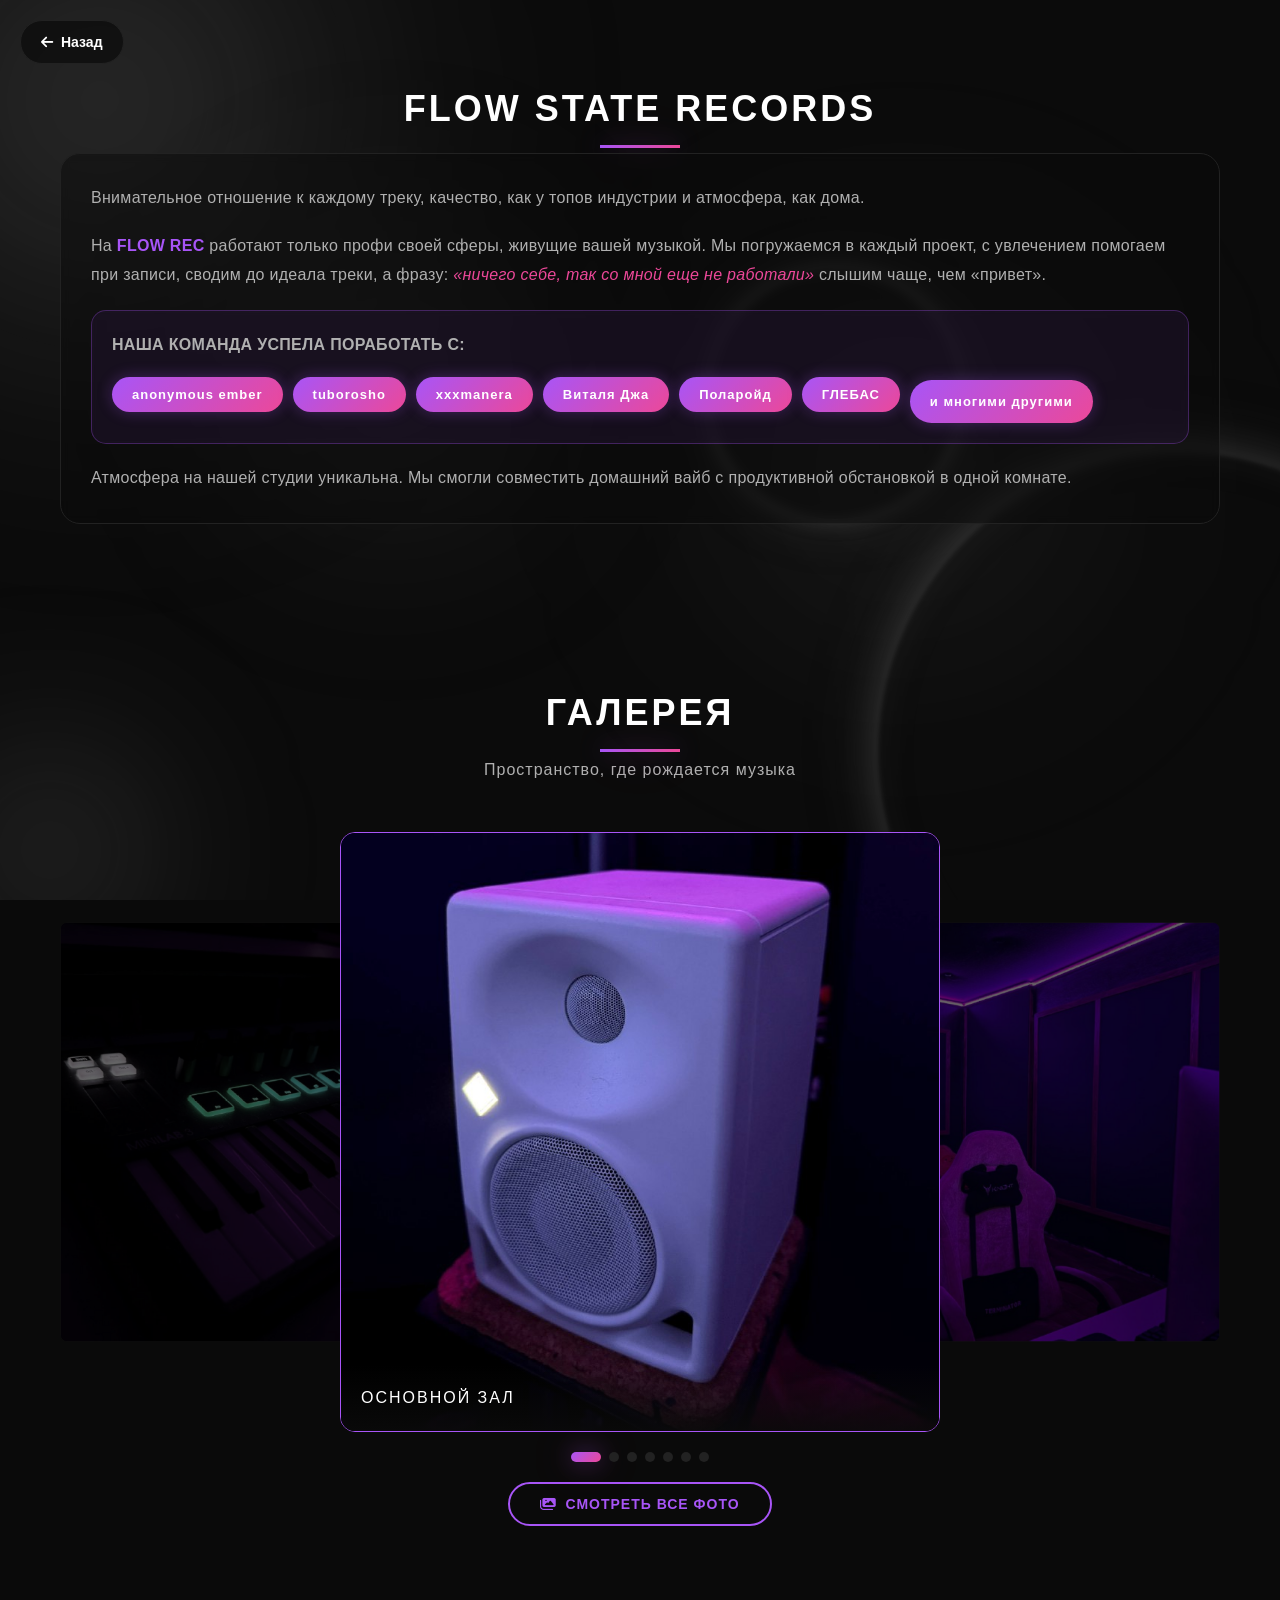
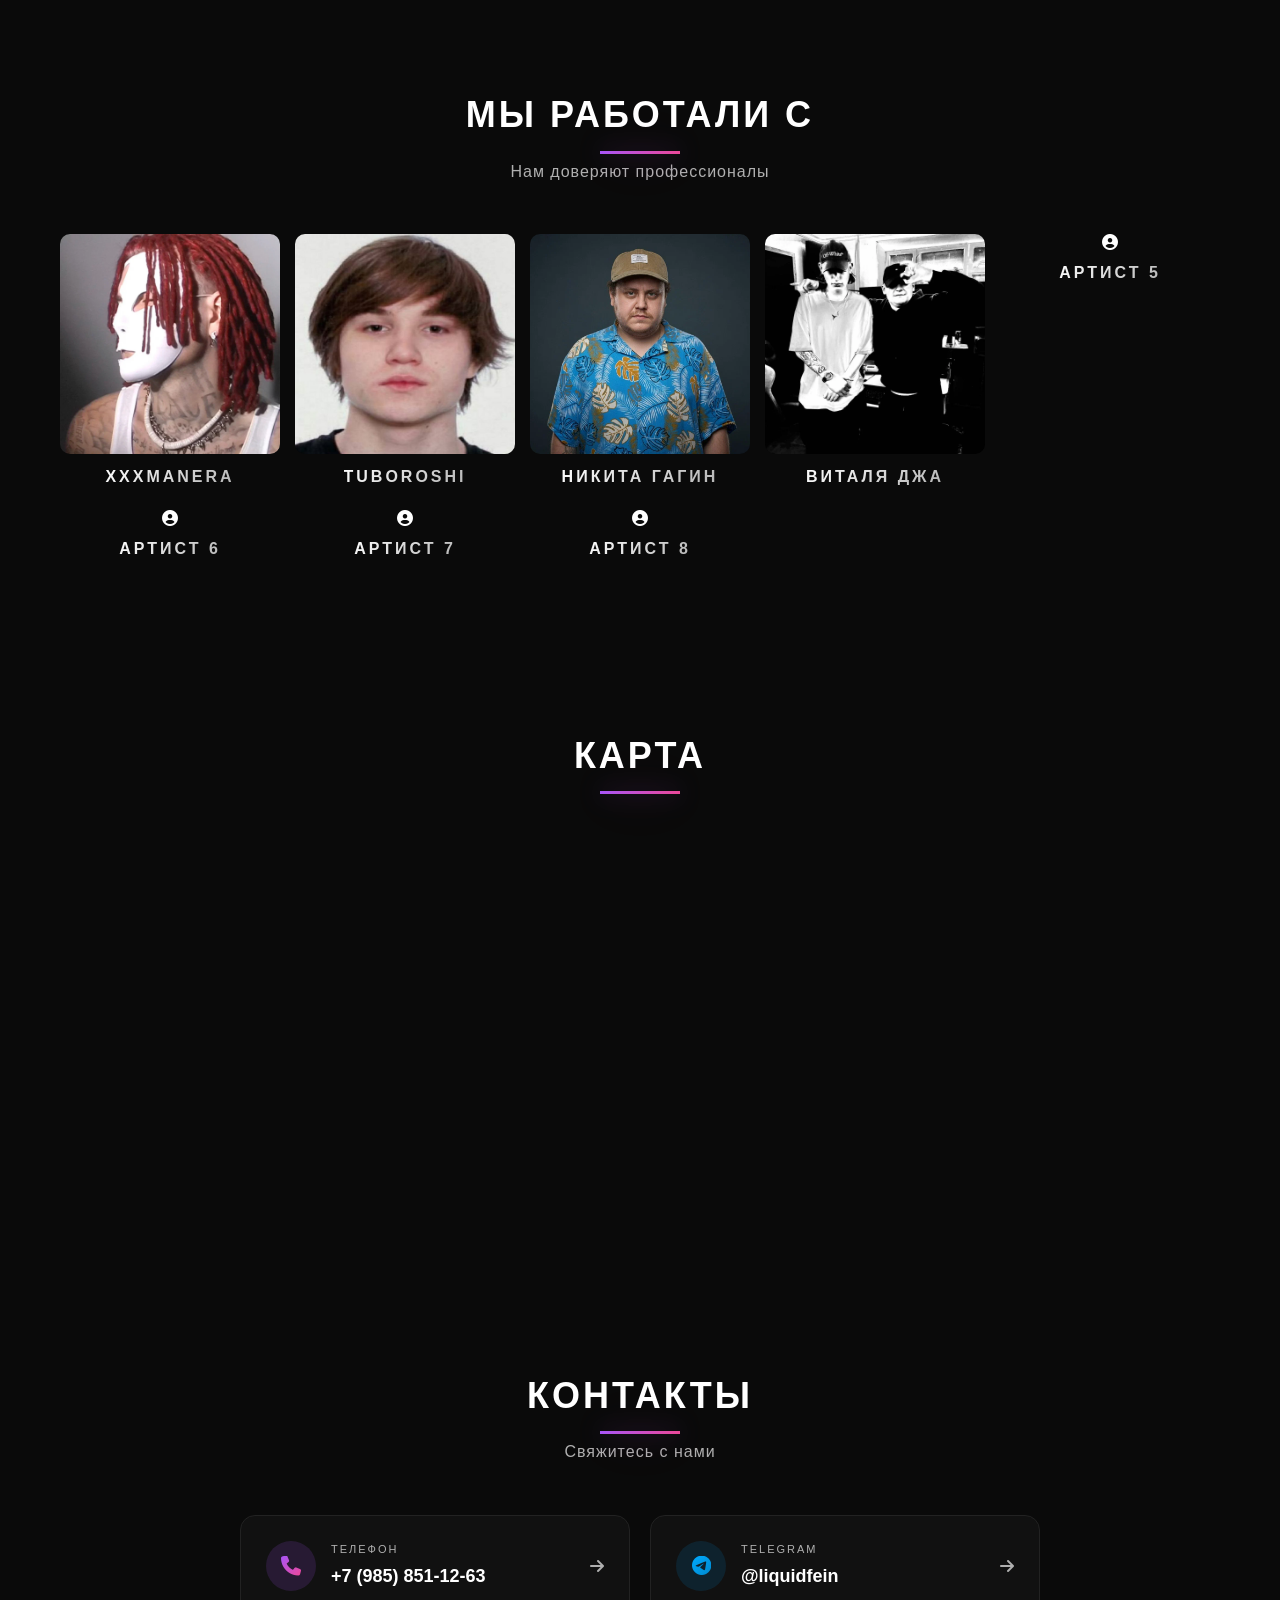
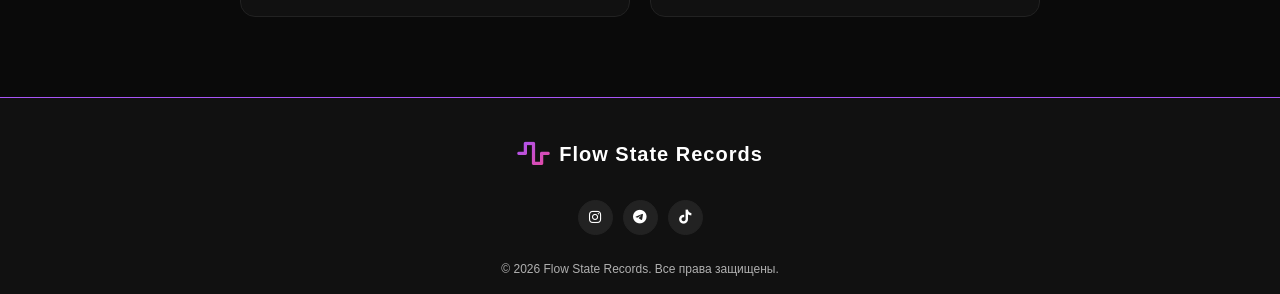
==== commit e55d416d: "new gallery" ====
--- a/about.html
+++ b/about.html
@@ -31,11 +31,6 @@
       <div class="bg-circle-pink"></div>
       <div class="bg-circle-cyan"></div>
       <div class="bg-ring"></div>
-      <div class="bg-dot bg-dot-1"></div>
-      <div class="bg-dot bg-dot-2"></div>
-      <div class="bg-dot bg-dot-3"></div>
-      <div class="bg-dot bg-dot-4"></div>
-      <div class="bg-dot bg-dot-5"></div>
     </div>
 
     <a href="index.html" class="back-btn">
@@ -94,41 +89,16 @@
       </div>
     </section>
 
-    <!-- Галерея -->
     <section class="gallery-page">
       <div class="container">
         <h2 class="section-title">ГАЛЕРЕЯ</h2>
         <p class="section-subtitle">Пространство, где рождается музыка</p>
 
         <div class="gallery-slider">
-          <button
-            class="gallery-slider-btn prev"
-            onclick="changeGalleryImage(-1)"
-          >
-            <i class="fas fa-chevron-left"></i>
-          </button>
-
-          <div class="gallery-slider-image" id="gallerySliderImage">
-            <img
-              src="images/studio-1.jpg"
-              alt="Студия"
-              id="galleryImage"
-              onclick="openPhotoModal()"
-            />
-            <div class="gallery-slider-overlay">
-              <span id="galleryImageTitle">Основной зал</span>
-            </div>
-          </div>
-
-          <button
-            class="gallery-slider-btn next"
-            onclick="changeGalleryImage(1)"
-          >
-            <i class="fas fa-chevron-right"></i>
-          </button>
-
-          <div class="gallery-slider-counter" id="galleryCounter">1 / 7</div>
-        </div>
+          <div class="gallery-track" id="galleryTrack"></div>
+        </div>
+
+        <div class="gallery-dots" id="galleryDots"></div>
 
         <button class="btn-view-all" onclick="openAllPhotos()">
           <i class="fas fa-images"></i> Смотреть все фото
--- a/css/style.css
+++ b/css/style.css
@@ -42,6 +42,10 @@
   padding: 0 20px;
 }
 
+a {
+  text-decoration: none;
+}
+
 /* ===== Фоновый слой ===== */
 .bg-layer {
   position: fixed;
@@ -50,6 +54,7 @@
   background: #0b0b0f;
   overflow: hidden;
   pointer-events: none;
+  filter: grayscale(100%);
 }
 
 .hero-wrapper {
@@ -91,8 +96,16 @@
   animation: floatSlowReverse 25s ease-in-out infinite;
 }
 
+.bg-circle-purple,
+.bg-circle-pink,
+.bg-circle-cyan,
+.bg-ring,
+.bg-dot {
+  position: absolute;
+  animation: floatSlow 25s ease-in-out infinite;
+}
+
 .bg-circle-purple {
-  position: absolute;
   top: 20%;
   left: 15%;
   width: 400px;
@@ -103,11 +116,9 @@
     transparent 70%
   );
   filter: blur(90px);
-  animation: floatSlow 30s ease-in-out infinite;
 }
 
 .bg-circle-pink {
-  position: absolute;
   bottom: 20%;
   right: 10%;
   width: 500px;
@@ -118,11 +129,10 @@
     transparent 70%
   );
   filter: blur(110px);
-  animation: floatSlowReverse 28s ease-in-out infinite;
+  animation-name: floatSlowReverse;
 }
 
 .bg-circle-cyan {
-  position: absolute;
   bottom: -100px;
   left: -100px;
   width: 300px;
@@ -133,11 +143,9 @@
     transparent 70%
   );
   filter: blur(80px);
-  animation: floatSlow 22s ease-in-out infinite;
 }
 
 .bg-ring {
-  position: absolute;
   top: 30%;
   right: 25%;
   width: 250px;
@@ -148,11 +156,9 @@
     0 0 20px rgba(139, 92, 246, 0.4),
     0 0 60px rgba(139, 92, 246, 0.2),
     inset 0 0 20px rgba(139, 92, 246, 0.1);
-  animation: floatSlow 26s ease-in-out infinite;
 }
 
 .bg-dot {
-  position: absolute;
   border-radius: 50%;
   background: rgba(255, 255, 255, 0.6);
   box-shadow: 0 0 10px rgba(139, 92, 246, 0.8);
@@ -224,10 +230,6 @@
     opacity: 1;
     transform: scale(1.5);
   }
-}
-
-a {
-  text-decoration: none;
 }
 
 /* ===== Hero ===== */
@@ -265,27 +267,24 @@
   pointer-events: none;
 }
 
-.hero-content {
-  text-align: center;
+.hero-content,
+.hero-stats {
+  position: relative;
   z-index: 10;
-  position: relative;
-  padding: 40px;
   background: rgba(10, 10, 10, 0.5);
   border-radius: 20px;
   backdrop-filter: blur(5px);
 }
 
+.hero-content {
+  text-align: center;
+  padding: 40px;
+}
+
 .hero-stats {
   display: flex;
   gap: 40px;
-  margin-top: 20px;
-  justify-content: center;
-  position: relative;
-  z-index: 10;
   padding: 25px 40px;
-  background: rgba(10, 10, 10, 0.5);
-  border-radius: 20px;
-  backdrop-filter: blur(5px);
 }
 
 .hero-title {
@@ -338,7 +337,6 @@
   display: inline-flex;
   align-items: center;
   gap: 10px;
-  text-decoration: none;
 }
 
 .btn-primary {
@@ -389,7 +387,7 @@
   letter-spacing: 1px;
 }
 
-/* ===== Кнопка назад ===== */
+/* ===== Кнопки ===== */
 .back-btn {
   position: fixed;
   top: 20px;
@@ -399,7 +397,6 @@
   align-items: center;
   gap: 8px;
   color: var(--white);
-  text-decoration: none;
   font-size: 14px;
   font-weight: 600;
   padding: 10px 20px;
@@ -414,7 +411,6 @@
   color: var(--accent-purple);
 }
 
-/* ===== Кнопка услуги ===== */
 .btn-book-service {
   display: inline-flex;
   align-items: center;
@@ -424,7 +420,6 @@
   background: linear-gradient(135deg, var(--accent-purple), var(--accent-pink));
   color: var(--white);
   border-radius: 30px;
-  text-decoration: none;
   font-weight: 700;
   font-size: 14px;
   text-transform: uppercase;
@@ -437,88 +432,6 @@
   background: linear-gradient(135deg, var(--accent-dark), var(--accent-pink));
   transform: translateY(-2px);
   box-shadow: var(--neon-mixed-glow);
-}
-
-/* ===== Обёртка поля даты ===== */
-.date-input-wrapper {
-  display: flex;
-  gap: 10px;
-}
-
-.date-input-wrapper input {
-  flex: 1;
-}
-
-.calendar-toggle {
-  width: 50px;
-  height: 50px;
-  background: var(--medium-gray);
-  border: 1px solid #333;
-  color: var(--accent-purple);
-  border-radius: 8px;
-  cursor: pointer;
-  font-size: 18px;
-  display: flex;
-  align-items: center;
-  justify-content: center;
-  transition: all 0.2s;
-}
-
-.calendar-toggle:hover {
-  border-color: var(--accent-purple);
-  box-shadow: 0 0 15px rgba(168, 85, 247, 0.3);
-}
-
-/* ===== Модалка календаря ===== */
-.calendar-modal {
-  display: none;
-  position: fixed;
-  inset: 0;
-  background: rgba(10, 10, 10, 0.9);
-  z-index: 2000;
-  align-items: flex-end;
-  justify-content: center;
-}
-
-.calendar-modal.active {
-  display: flex;
-}
-
-.calendar-modal-content {
-  background: var(--dark);
-  border-radius: 20px 20px 0 0;
-  padding: 25px 20px 30px;
-  width: 100%;
-  max-width: 500px;
-  border: 1px solid var(--medium-gray);
-  border-bottom: none;
-  animation: slideUp 0.3s ease;
-}
-
-.calendar-close {
-  width: 100%;
-  padding: 13px;
-  margin-top: 15px;
-  background: linear-gradient(135deg, var(--accent-purple), var(--accent-pink));
-  color: var(--white);
-  border: none;
-  border-radius: 10px;
-  font-size: 16px;
-  font-weight: 700;
-  cursor: pointer;
-  text-transform: uppercase;
-  letter-spacing: 1px;
-}
-
-@keyframes slideUp {
-  from {
-    transform: translateY(100%);
-    opacity: 0;
-  }
-  to {
-    transform: translateY(0);
-    opacity: 1;
-  }
 }
 
 /* ===== Секции ===== */
@@ -568,8 +481,6 @@
   border-radius: 15px;
   border: 1px solid var(--medium-gray);
   transition: all 0.3s;
-  position: relative;
-  overflow: hidden;
 }
 
 .service-card:hover {
@@ -661,6 +572,35 @@
   color: var(--light-gray);
 }
 
+/* ===== Валидация ===== */
+.form-group.error input,
+.form-group.error select {
+  border-color: #ff4444;
+  box-shadow: 0 0 15px rgba(255, 68, 68, 0.3);
+  animation: shake 0.4s ease;
+}
+
+.form-group.error label {
+  color: #ff4444;
+}
+
+@keyframes shake {
+  0%,
+  100% {
+    transform: translateX(0);
+  }
+  25% {
+    transform: translateX(-8px);
+  }
+  50% {
+    transform: translateX(8px);
+  }
+  75% {
+    transform: translateX(-4px);
+  }
+}
+
+/* ===== Цена ===== */
 .price-summary {
   display: flex;
   justify-content: space-between;
@@ -739,152 +679,6 @@
   background: var(--accent-purple);
   border-color: var(--accent-purple);
   box-shadow: var(--neon-purple-glow);
-}
-
-/* ===== Страница О студии ===== */
-.about-page,
-.gallery-page,
-.clients-page,
-.map-page {
-  padding: 80px 0;
-  padding-top: 0px;
-}
-
-.about-page {
-  padding-top: 80px;
-}
-
-.about-content {
-  display: grid;
-  grid-template-columns: 1fr 1fr;
-  gap: 50px;
-  align-items: center;
-  margin-top: 50px;
-}
-
-.about-text {
-  position: relative;
-  padding-left: 25px;
-  border-left: 3px solid var(--accent-purple);
-}
-
-.about-text p {
-  color: var(--light-gray);
-  margin-bottom: 20px;
-  font-size: 17px;
-  line-height: 1.7;
-}
-
-.about-text p:first-child {
-  color: var(--white);
-  font-size: 20px;
-  font-weight: 600;
-}
-
-.about-features {
-  display: grid;
-  grid-template-columns: repeat(2, 1fr);
-  gap: 15px;
-}
-
-.feature {
-  background: var(--dark);
-  padding: 20px;
-  border-radius: 12px;
-  text-align: center;
-  border: 1px solid var(--medium-gray);
-  transition: all 0.3s;
-  display: flex;
-  flex-direction: column;
-  align-items: center;
-  gap: 10px;
-}
-
-.feature:hover {
-  border-color: var(--accent-purple);
-  box-shadow: var(--neon-purple-glow);
-  transform: translateY(-5px);
-}
-
-.feature i {
-  font-size: 28px;
-  background: linear-gradient(135deg, var(--accent-purple), var(--accent-pink));
-  -webkit-background-clip: text;
-  -webkit-text-fill-color: transparent;
-  background-clip: text;
-  filter: drop-shadow(0 0 8px rgba(168, 85, 247, 0.5));
-}
-
-.feature span {
-  font-size: 13px;
-  color: var(--light-gray);
-  line-height: 1.4;
-}
-
-/* ===== Стена клиентов ===== */
-.clients-grid {
-  display: grid;
-  grid-template-columns: repeat(auto-fill, minmax(200px, 1fr));
-  gap: 15px;
-}
-
-.client-card {
-  background: transparent;
-  border-radius: 12px;
-  text-align: center;
-  transition: all 0.3s;
-  display: flex;
-  flex-direction: column;
-  align-items: center;
-  gap: 10px;
-}
-
-.client-card:hover {
-  border-color: var(--accent-purple);
-  box-shadow: var(--neon-purple-glow);
-  transform: translateY(-3px);
-}
-
-.client-card i {
-  font-size: 40px;
-  color: var(--accent-purple);
-  opacity: 0.7;
-}
-
-.client-card span {
-  font-size: 14px;
-  color: var(--light-gray);
-  letter-spacing: 1px;
-}
-
-/* ===== Мобильная адаптация ===== */
-@media (max-width: 768px) {
-  .about-content {
-    grid-template-columns: 1fr;
-    gap: 30px;
-  }
-
-  .about-features {
-    grid-template-columns: repeat(2, 1fr);
-    gap: 10px;
-  }
-
-  .clients-grid {
-    grid-template-columns: repeat(2, 1fr);
-    gap: 10px;
-  }
-
-  .feature {
-    padding: 15px;
-  }
-
-  .feature i {
-    font-size: 24px;
-  }
-
-  .feature span {
-    font-size: 11px;
-  }
 }
 
 .calendar-weekdays {
@@ -951,357 +745,6 @@
   box-shadow: var(--neon-mixed-glow);
 }
 
-/* ===== Блок информации ===== */
-.booking-info {
-  background: var(--dark);
-  padding: 25px;
-  border-radius: 15px;
-  border: 1px solid var(--medium-gray);
-  margin-top: 30px;
-}
-
-.booking-info h3 {
-  margin-bottom: 15px;
-  background: linear-gradient(135deg, var(--accent-purple), var(--accent-pink));
-  -webkit-background-clip: text;
-  -webkit-text-fill-color: transparent;
-  background-clip: text;
-  text-transform: uppercase;
-  letter-spacing: 2px;
-  font-size: 18px;
-}
-
-.booking-info ul {
-  list-style: none;
-  display: grid;
-  grid-template-columns: repeat(auto-fit, minmax(200px, 1fr));
-  gap: 10px;
-}
-
-.booking-info li {
-  padding: 8px 0;
-  color: var(--light-gray);
-  display: flex;
-  align-items: center;
-  gap: 10px;
-  font-size: 14px;
-}
-
-.booking-info li i {
-  color: var(--accent-purple);
-  width: 20px;
-}
-
-/* ===== Контакты ===== */
-.contacts {
-  padding: 80px 0;
-  padding-top: 0;
-}
-
-.contacts-grid {
-  display: grid;
-  grid-template-columns: repeat(auto-fit, minmax(280px, 1fr));
-  gap: 20px;
-  max-width: 800px;
-  margin: 0 auto;
-}
-
-.contact-card {
-  display: flex;
-  align-items: center;
-  gap: 15px;
-  background: var(--dark);
-  padding: 25px;
-  border-radius: 15px;
-  border: 1px solid var(--medium-gray);
-  text-decoration: none;
-  transition: all 0.3s;
-}
-
-.contact-card:hover {
-  transform: translateY(-5px);
-  border-color: var(--accent-purple);
-  box-shadow: var(--neon-purple-glow);
-}
-
-.contact-icon {
-  width: 50px;
-  height: 50px;
-  border-radius: 50%;
-  background: rgba(168, 85, 247, 0.15);
-  display: flex;
-  align-items: center;
-  justify-content: center;
-  flex-shrink: 0;
-}
-
-.contact-icon i {
-  font-size: 20px;
-  background: linear-gradient(135deg, var(--accent-purple), var(--accent-pink));
-  -webkit-background-clip: text;
-  -webkit-text-fill-color: transparent;
-  background-clip: text;
-}
-
-.contact-icon.telegram {
-  background: rgba(0, 136, 204, 0.15);
-}
-
-.contact-icon.telegram i {
-  background: linear-gradient(135deg, #00aaff, #0088cc);
-  -webkit-background-clip: text;
-  -webkit-text-fill-color: transparent;
-  background-clip: text;
-}
-
-.contact-info {
-  display: flex;
-  flex-direction: column;
-  gap: 3px;
-  flex: 1;
-}
-
-.contact-label {
-  font-size: 11px;
-  color: var(--light-gray);
-  text-transform: uppercase;
-  letter-spacing: 2px;
-}
-
-.contact-value {
-  font-size: 18px;
-  font-weight: 700;
-  color: var(--white);
-}
-
-.contact-arrow {
-  color: var(--light-gray);
-  font-size: 16px;
-  transition: all 0.3s;
-}
-
-.contact-card:hover .contact-arrow {
-  color: var(--accent-purple);
-  transform: translateX(5px);
-}
-
-/* ===== Анимации ===== */
-@keyframes heroZoom {
-  0%,
-  100% {
-    transform: scale(1);
-  }
-  50% {
-    transform: scale(1.05);
-  }
-}
-
-/* ===== Десктоп ===== */
-@media (min-width: 769px) {
-  .booking-wrapper {
-    display: grid;
-    grid-template-columns: 1fr 1fr;
-    gap: 30px;
-    max-width: 1000px;
-    align-items: start;
-  }
-
-  .calendar-modal {
-    display: block;
-    position: static;
-    background: transparent;
-  }
-
-  .calendar-modal-content {
-    border-radius: 15px;
-    border: 1px solid var(--medium-gray);
-    animation: none;
-    padding: 25px;
-  }
-
-  .calendar-close {
-    display: none;
-  }
-
-  .calendar-toggle {
-    display: none;
-  }
-}
-
-/* ===== Мобильная адаптация ===== */
-@media (max-width: 768px) {
-  .bg-layer::before {
-    width: 400px;
-    height: 400px;
-    top: -150px;
-    left: -150px;
-    filter: blur(60px);
-  }
-
-  .bg-layer::after {
-    width: 300px;
-    height: 300px;
-    right: -100px;
-    filter: blur(1px);
-  }
-
-  .bg-circle-purple {
-    width: 200px;
-    height: 200px;
-    filter: blur(50px);
-  }
-  .bg-circle-pink {
-    width: 250px;
-    height: 250px;
-    filter: blur(60px);
-  }
-  .bg-circle-cyan {
-    width: 150px;
-    height: 150px;
-    filter: blur(40px);
-  }
-  .bg-ring {
-    width: 150px;
-    height: 150px;
-  }
-
-  .bg-dot-3,
-  .bg-dot-4 {
-    display: none;
-  }
-
-  .bg-layer *,
-  .bg-layer::before,
-  .bg-layer::after {
-    animation: none !important;
-  }
-
-  .hero {
-    padding: 80px 15px 40px;
-  }
-
-  .hero-content {
-    padding: 25px 15px;
-    border-radius: 15px;
-    background: rgba(10, 10, 10, 0.65);
-  }
-
-  .hero-stats {
-    padding: 15px;
-    gap: 15px;
-    border-radius: 15px;
-    background: rgba(10, 10, 10, 0.65);
-  }
-
-  .hero-title {
-    font-size: 28px;
-  }
-
-  .hero-title .outline {
-    filter: drop-shadow(0 0 10px rgba(168, 85, 247, 0.5));
-  }
-
-  .hero-subtitle {
-    font-size: 14px;
-    letter-spacing: 1px;
-  }
-
-  .btn-primary,
-  .btn-outline {
-    padding: 12px 20px;
-    font-size: 13px;
-    width: 100%;
-    justify-content: center;
-  }
-
-  .stat-number {
-    font-size: 22px;
-  }
-
-  .booking-wrapper {
-    grid-template-columns: 1fr;
-    gap: 20px;
-    max-width: 100%;
-  }
-
-  .booking-form {
-    padding: 20px 15px;
-  }
-  .calendar-day {
-    font-size: 12px;
-  }
-  .booking-info {
-    padding: 15px;
-  }
-  .booking-info ul {
-    grid-template-columns: 1fr;
-  }
-
-  .contacts {
-    padding: 50px 0;
-  }
-  .contacts-grid {
-    grid-template-columns: 1fr;
-    gap: 12px;
-  }
-  .contact-card {
-    padding: 18px;
-  }
-  .contact-icon {
-    width: 40px;
-    height: 40px;
-  }
-  .contact-icon i {
-    font-size: 16px;
-  }
-  .contact-value {
-    font-size: 15px;
-  }
-
-  section {
-    padding: 60px 0;
-  }
-  .section-title {
-    font-size: 28px;
-  }
-}
-
-@media (max-width: 480px) {
-  .bg-circle-pink,
-  .bg-circle-cyan,
-  .bg-ring,
-  .bg-dot {
-    display: none;
-  }
-
-  .bg-layer::before {
-    filter: blur(40px);
-  }
-}
-
-@media (prefers-reduced-motion: reduce) {
-  .bg-layer *,
-  .bg-layer::before,
-  .bg-layer::after {
-    animation: none !important;
-  }
-}
-
-/* ===== Telegram Web App ===== */
-.telegram-app .hero {
-  padding-top: 60px;
-}
-
-/* ===== Форма бронирования и календарь ===== */
-.booking-wrapper {
-  display: grid;
-  grid-template-columns: 1fr;
-  gap: 30px;
-  max-width: 600px;
-  margin: 0 auto;
-}
-
-/* ===== Календарь на мобильных — модалка ===== */
 .calendar-modal {
   display: none;
   position: fixed;
@@ -1354,328 +797,192 @@
   display: flex;
   align-items: center;
   justify-content: center;
-  transition: all 0.2s;
-}
-
-/* ===== ДЕСКТОП: календарь справа ===== */
-@media (min-width: 769px) {
-  .booking-wrapper {
-    grid-template-columns: 1fr 1fr;
-    max-width: 1000px;
-    align-items: start;
-  }
-
-  .calendar-modal {
-    display: block;
-    position: static;
-    background: transparent;
-    z-index: auto;
-  }
-
-  .calendar-modal-content {
-    border-radius: 15px;
-    border: 1px solid var(--medium-gray);
-    animation: none;
-    padding: 25px;
-    max-width: none;
-  }
-
-  .calendar-close {
-    display: none;
-  }
-
-  .calendar-toggle {
-    display: none;
-  }
-}
-
-/* ===== МОБИЛЬНЫЙ: календарь скрыт, открывается по кнопке ===== */
-@media (max-width: 768px) {
-  .booking-wrapper {
-    grid-template-columns: 1fr;
-    max-width: 100%;
-  }
-
-  .calendar-modal {
-    display: none;
-    position: fixed;
-    inset: 0;
-  }
-
-  .calendar-modal.active {
-    display: flex;
-  }
-
-  .calendar-toggle {
-    display: flex;
-  }
-}
-
-/* ===== Галерея на мобильных ===== */
-@media (max-width: 768px) {
-  .gallery-slider {
-    border-radius: 10px;
-    box-shadow: 0 0 20px rgba(0, 0, 0, 0.5);
-  }
-
-  .gallery-slider-image {
-    height: 220px;
-  }
-
-  .gallery-slider-btn {
-    width: 35px;
-    height: 35px;
-    font-size: 14px;
-  }
-
-  .gallery-slider-btn.prev {
-    left: 10px;
-  }
-
-  .gallery-slider-btn.next {
-    right: 10px;
-  }
-
-  .gallery-slider-overlay {
-    padding: 15px;
-  }
-
-  .gallery-slider-overlay span {
-    font-size: 14px;
-    letter-spacing: 1px;
-  }
-
-  .gallery-slider-counter {
-    bottom: 10px;
-    right: 10px;
-    padding: 5px 10px;
-    font-size: 11px;
-  }
-
-  .btn-view-all {
-    padding: 12px 25px;
-    font-size: 13px;
-  }
-}
-
-/* ===== Футер ===== */
-.footer {
+}
+
+/* ===== Блок информации ===== */
+.booking-info {
   background: var(--dark);
-  padding: 40px 0 15px;
-  border-top: 1px solid var(--accent-purple);
-  box-shadow: 0 -5px 20px rgba(168, 85, 247, 0.1);
-}
-
-.footer-content {
-  display: flex;
-  flex-direction: column;
-  gap: 30px;
-  margin-bottom: 25px;
-  justify-content: center;
-  align-items: center;
-}
-
-.footer-logo {
-  display: flex;
-  align-items: center;
-  gap: 8px;
-  font-size: 20px;
-  font-weight: 900;
-  letter-spacing: 1px;
-}
-
-.footer-logo i {
+  padding: 25px;
+  border-radius: 15px;
+  border: 1px solid var(--medium-gray);
+  margin-top: 30px;
+}
+
+.booking-info h3 {
+  margin-bottom: 15px;
   background: linear-gradient(135deg, var(--accent-purple), var(--accent-pink));
   -webkit-background-clip: text;
   -webkit-text-fill-color: transparent;
   background-clip: text;
-  font-size: 26px;
-}
-
-.footer-links {
-  display: flex;
-  flex-direction: column;
-  gap: 8px;
-}
-
-.footer-links a {
+  text-transform: uppercase;
+  letter-spacing: 2px;
+  font-size: 18px;
+}
+
+.booking-info ul {
+  list-style: none;
+  display: grid;
+  grid-template-columns: repeat(auto-fit, minmax(200px, 1fr));
+  gap: 10px;
+}
+
+.booking-info li {
+  padding: 8px 0;
   color: var(--light-gray);
-  text-decoration: none;
-  transition: all 0.2s;
-  font-size: 13px;
-}
-
-.footer-links a:hover {
+  display: flex;
+  align-items: center;
+  gap: 10px;
+  font-size: 14px;
+}
+
+.booking-info li i {
   color: var(--accent-purple);
-}
-
-.footer-social {
-  display: flex;
-  gap: 10px;
-}
-
-.footer-social a {
-  width: 35px;
-  height: 35px;
-  border-radius: 50%;
-  background: var(--medium-gray);
-  display: flex;
-  align-items: center;
-  justify-content: center;
-  color: var(--white);
-  transition: all 0.2s;
-  border: 1px solid var(--medium-gray);
-  font-size: 14px;
-}
-
-.footer-social a:hover {
-  background: linear-gradient(135deg, var(--accent-purple), var(--accent-pink));
-  transform: translateY(-2px);
-  box-shadow: var(--neon-mixed-glow);
-}
-
-.footer-copyright {
-  text-align: center;
-  color: var(--light-gray);
-  font-size: 12px;
-}
-
-/* Мобильная адаптация футера */
-@media (max-width: 768px) {
-  .footer {
-    padding: 30px 0 10px;
-  }
-
-  .footer-content {
-    grid-template-columns: 1fr;
-    gap: 15px;
-    text-align: center;
-  }
-
-  .footer-logo {
-    justify-content: center;
-  }
-
-  .footer-links {
-    align-items: center;
-  }
-
-  .footer-social {
-    justify-content: center;
-  }
-}
-
-/* ===== Галерея ===== */
+  width: 20px;
+}
+
+/* ===== ГАЛЕРЕЯ-КАРУСЕЛЬ (финальная версия) ===== */
 .gallery-slider {
   position: relative;
-  max-width: 1000px;
+  width: 100%;
+  height: 600px;
   margin: 0 auto;
+  overflow: hidden;
+  display: flex;
+  align-items: center;
+  justify-content: center;
+}
+
+.gallery-track {
+  position: relative;
+  width: 100%;
+  height: 100%;
+  display: flex;
+  align-items: center;
+  justify-content: center;
+}
+
+.gallery-slide {
+  position: absolute;
+  top: 50%;
+  left: 50%;
+  width: 600px;
+  height: 600px;
   border-radius: 15px;
   overflow: hidden;
+  cursor: pointer;
+  transition: all 0.6s cubic-bezier(0.4, 0, 0.2, 1);
   border: 1px solid var(--medium-gray);
-  box-shadow: 0 0 30px rgba(0, 0, 0, 0.5);
-}
-
-.gallery-slider-image {
-  position: relative;
-  width: 100%;
-  height: 500px;
-  cursor: zoom-in;
-  overflow: hidden;
-}
-
-.gallery-slider-image img {
+  will-change: transform, opacity, filter;
+}
+
+/* Позиции */
+.gallery-slide.pos-left {
+  transform: translate(calc(-50% - 370px), -50%) scale(0.7);
+  filter: brightness(0.4) grayscale(50%);
+  border-radius: 10px;
+  opacity: 1;
+  z-index: 1;
+}
+
+.gallery-slide.pos-center {
+  transform: translate(-50%, -50%) scale(1);
+  filter: brightness(1) grayscale(0%);
+  opacity: 1;
+  z-index: 10;
+  border-color: var(--accent-purple);
+}
+
+.gallery-slide.pos-right {
+  transform: translate(calc(-50% + 370px), -50%) scale(0.7);
+  filter: brightness(0.4) grayscale(0%);
+  border-radius: 10px;
+  opacity: 1;
+  z-index: 1;
+}
+
+.gallery-slide.pos-hidden-left {
+  transform: translate(calc(-50% - 700px), -50%) scale(0.5);
+  filter: brightness(0.2) grayscale(100%);
+  opacity: 0;
+  z-index: 0;
+}
+
+.gallery-slide.pos-hidden-right {
+  transform: translate(calc(-50% + 700px), -50%) scale(0.5);
+  filter: brightness(0.2) grayscale(100%);
+  opacity: 0;
+  z-index: 0;
+}
+
+.gallery-slide img {
   width: 100%;
   height: 100%;
   object-fit: cover;
-  transition:
-    opacity 0.15s ease,
-    transform 0.15s ease;
-}
-
-.gallery-slider-image img.fade-out {
-  opacity: 0;
-  transform: scale(0.97);
-}
-
-.gallery-slider-overlay {
+  display: block;
+  pointer-events: none;
+}
+
+.gallery-slide-title {
   position: absolute;
   bottom: 0;
   left: 0;
   right: 0;
+  padding: 20px;
   background: linear-gradient(transparent, rgba(10, 10, 10, 0.9));
-  padding: 30px 20px 20px;
-}
-
-.gallery-slider-overlay span {
-  color: var(--white);
-  font-size: 18px;
+  color: var(--white);
+  font-size: 16px;
   letter-spacing: 2px;
   text-transform: uppercase;
-}
-
-.gallery-slider-btn {
-  position: absolute;
-  top: 50%;
-  transform: translateY(-50%);
-  background: rgba(10, 10, 10, 0.8);
-  border: 2px solid var(--medium-gray);
-  color: var(--white);
-  width: 50px;
-  height: 50px;
+  opacity: 0;
+  transition: opacity 0.4s ease;
+}
+
+.gallery-slide.pos-center .gallery-slide-title {
+  opacity: 1;
+}
+
+/* Точки */
+.gallery-dots {
+  display: flex;
+  justify-content: center;
+  gap: 8px;
+  margin-top: 20px;
+}
+
+.gallery-dot {
+  width: 10px;
+  height: 10px;
   border-radius: 50%;
+  background: var(--medium-gray);
   cursor: pointer;
-  font-size: 20px;
   transition: all 0.3s;
-  z-index: 10;
-  display: flex;
-  align-items: center;
-  justify-content: center;
-}
-
-.gallery-slider-btn:hover {
-  background: linear-gradient(135deg, var(--accent-purple), var(--accent-pink));
-  color: var(--white);
-  border-color: transparent;
+  border: none;
+  padding: 0;
+}
+
+.gallery-dot.active {
+  background: linear-gradient(135deg, var(--accent-purple), var(--accent-pink));
+  width: 30px;
+  border-radius: 5px;
   box-shadow: var(--neon-mixed-glow);
 }
 
-.gallery-slider-btn.prev {
-  left: 20px;
-}
-
-.gallery-slider-btn.next {
-  right: 20px;
-}
-
-.gallery-slider-counter {
-  position: absolute;
-  bottom: 20px;
-  right: 20px;
-  background: rgba(10, 10, 10, 0.8);
-  color: var(--white);
-  padding: 8px 15px;
-  border-radius: 20px;
-  font-size: 14px;
-  border: 1px solid var(--medium-gray);
-}
-
 .btn-view-all {
   display: flex;
-  margin: 30px auto 0;
-  padding: 15px 40px;
+  margin: 20px auto 0;
+  padding: 12px 30px;
   background: transparent;
   border: 2px solid var(--accent-purple);
   color: var(--accent-purple);
   border-radius: 30px;
   cursor: pointer;
-  font-size: 16px;
+  font-size: 14px;
   font-weight: 700;
   text-transform: uppercase;
   letter-spacing: 1px;
   transition: all 0.3s;
   align-items: center;
-  gap: 10px;
+  gap: 8px;
 }
 
 .btn-view-all:hover {
@@ -1683,7 +990,6 @@
   border-color: var(--accent-pink);
   color: var(--accent-pink);
   box-shadow: var(--neon-purple-glow);
-  transform: translateY(-3px);
 }
 
 /* ===== Модалка всех фото ===== */
@@ -1725,13 +1031,13 @@
   color: var(--white);
   font-size: 30px;
   cursor: pointer;
-  transition: all 0.3s;
   width: 50px;
   height: 50px;
   border-radius: 50%;
   display: flex;
   align-items: center;
   justify-content: center;
+  transition: all 0.3s;
 }
 
 .all-photos-close:hover {
@@ -1751,7 +1057,6 @@
   border-radius: 10px;
   overflow: hidden;
   cursor: pointer;
-  position: relative;
   border: 1px solid var(--medium-gray);
 }
 
@@ -1797,7 +1102,6 @@
   color: var(--white);
   font-size: 40px;
   cursor: pointer;
-  transition: all 0.3s;
 }
 
 .photo-modal-close:hover {
@@ -1817,10 +1121,10 @@
   border-radius: 50%;
   cursor: pointer;
   font-size: 20px;
+  display: flex;
+  align-items: center;
+  justify-content: center;
   transition: all 0.3s;
-  display: flex;
-  align-items: center;
-  justify-content: center;
 }
 
 .photo-modal-nav:hover {
@@ -1833,7 +1137,6 @@
 .photo-modal-nav.prev {
   left: 20px;
 }
-
 .photo-modal-nav.next {
   right: 20px;
 }
@@ -1850,50 +1153,176 @@
   border: 1px solid var(--medium-gray);
 }
 
-/* ===== Мобильная адаптация галереи ===== */
-@media (max-width: 768px) {
-  .gallery-slider {
-    border-radius: 10px;
-  }
-
-  .gallery-slider-image {
-    height: 220px;
-  }
-
-  .gallery-slider-btn {
-    width: 35px;
-    height: 35px;
-    font-size: 14px;
-  }
-
-  .gallery-slider-btn.prev {
-    left: 10px;
-  }
-
-  .gallery-slider-btn.next {
-    right: 10px;
-  }
-
-  .gallery-slider-overlay {
-    padding: 15px;
-  }
-
-  .gallery-slider-overlay span {
-    font-size: 14px;
-    letter-spacing: 1px;
-  }
-
-  .gallery-slider-counter {
-    bottom: 10px;
-    right: 10px;
-    padding: 5px 10px;
-    font-size: 11px;
-  }
-
-  .btn-view-all {
-    padding: 12px 25px;
-    font-size: 13px;
-  }
+/* ===== Страница О студии ===== */
+.about-page,
+.gallery-page,
+.clients-page,
+.map-page {
+  padding: 80px 0;
+}
+
+.about-content {
+  display: grid;
+  grid-template-columns: 1fr 1fr;
+  gap: 50px;
+  align-items: center;
+  margin-top: 50px;
+}
+
+.about-text {
+  position: relative;
+  padding-left: 25px;
+  border-left: 3px solid var(--accent-purple);
+}
+
+.about-text p {
+  color: var(--light-gray);
+  margin-bottom: 20px;
+  font-size: 17px;
+  line-height: 1.7;
+}
+
+.about-text p:first-child {
+  color: var(--white);
+  font-size: 20px;
+  font-weight: 600;
+}
+
+.about-features {
+  display: grid;
+  grid-template-columns: repeat(2, 1fr);
+  gap: 15px;
+}
+
+.feature {
+  background: var(--dark);
+  padding: 20px;
+  border-radius: 12px;
+  text-align: center;
+  border: 1px solid var(--medium-gray);
+  transition: all 0.3s;
+  display: flex;
+  flex-direction: column;
+  align-items: center;
+  gap: 10px;
+}
+
+.feature:hover {
+  border-color: var(--accent-purple);
+  box-shadow: var(--neon-purple-glow);
+  transform: translateY(-5px);
+}
+
+.feature i {
+  font-size: 28px;
+  background: linear-gradient(135deg, var(--accent-purple), var(--accent-pink));
+  -webkit-background-clip: text;
+  -webkit-text-fill-color: transparent;
+  background-clip: text;
+}
+
+.feature span {
+  font-size: 13px;
+  color: var(--light-gray);
+  line-height: 1.4;
+}
+
+/* ===== Текст О студии ===== */
+.about-text-wrapper {
+  background: rgba(10, 10, 10, 0.5);
+  border-radius: 20px;
+  backdrop-filter: blur(5px);
+  padding: 30px;
+  border: 1px solid var(--medium-gray);
+  line-height: 1.8;
+}
+
+.about-text-wrapper p {
+  color: var(--light-gray);
+  font-size: 16px;
+  margin-bottom: 20px;
+  letter-spacing: 0.3px;
+}
+
+.about-text-wrapper p:last-child {
+  margin-bottom: 0;
+}
+
+.about-text-wrapper strong {
+  color: var(--accent-purple);
+  font-weight: 700;
+}
+
+.about-text-wrapper em {
+  color: var(--accent-pink);
+  font-style: italic;
+}
+
+/* ===== Артисты ===== */
+.about-artists {
+  margin: 20px 0;
+  padding: 20px;
+  background: rgba(168, 85, 247, 0.08);
+  border-radius: 15px;
+  border: 1px solid rgba(168, 85, 247, 0.3);
+  backdrop-filter: blur(3px);
+}
+
+.about-artists-label {
+  color: var(--accent-purple);
+  font-size: 14px;
+  letter-spacing: 2px;
+  margin-bottom: 15px;
+  text-transform: uppercase;
+  font-weight: 700;
+}
+
+.about-artists-names {
+  display: flex;
+  flex-wrap: wrap;
+  gap: 10px;
+}
+
+.about-artists-names span {
+  padding: 10px 20px;
+  background: linear-gradient(135deg, var(--accent-purple), var(--accent-pink));
+  border-radius: 25px;
+  font-size: 13px;
+  font-weight: 700;
+  letter-spacing: 1px;
+  color: var(--white);
+  transition: all 0.3s;
+  cursor: pointer;
+  box-shadow: 0 0 15px rgba(168, 85, 247, 0.3);
+}
+
+.about-artists-names span:hover {
+  background: var(--white);
+  color: var(--accent-purple);
+  box-shadow: 0 0 25px rgba(168, 85, 247, 0.6);
+  letter-spacing: 2px;
+}
+
+/* ===== Клиенты ===== */
+.clients-grid {
+  display: grid;
+  grid-template-columns: repeat(auto-fill, minmax(200px, 1fr));
+  gap: 15px;
+}
+
+.client-card {
+  background: transparent;
+  border-radius: 12px;
+  text-align: center;
+  transition: all 0.3s;
+  display: flex;
+  flex-direction: column;
+  align-items: center;
+  gap: 10px;
+}
+
+.client-card:hover {
+  transform: translateY(-3px);
 }
 
 .client-photo-wrapper {
@@ -1914,7 +1343,6 @@
   transform: scale(1.1);
 }
 
-/* ===== Имена артистов ===== */
 .client-card span {
   font-size: 16px;
   font-weight: 700;
@@ -1953,204 +1381,617 @@
   width: 80%;
 }
 
-/* ===== Текст О студии ===== */
-.about-quote {
-  margin-bottom: 30px;
-}
-
-.about-quote-main {
+/* ===== Контакты ===== */
+.contacts {
+  padding: 80px 0;
+}
+
+.contacts-grid {
+  display: grid;
+  grid-template-columns: repeat(auto-fit, minmax(280px, 1fr));
+  gap: 20px;
+  max-width: 800px;
+  margin: 0 auto;
+}
+
+.contact-card {
+  display: flex;
+  align-items: center;
+  gap: 15px;
+  background: var(--dark);
+  padding: 25px;
+  border-radius: 15px;
+  border: 1px solid var(--medium-gray);
+  transition: all 0.3s;
+}
+
+.contact-card:hover {
+  transform: translateY(-5px);
+  border-color: var(--accent-purple);
+  box-shadow: var(--neon-purple-glow);
+}
+
+.contact-icon {
+  width: 50px;
+  height: 50px;
+  border-radius: 50%;
+  background: rgba(168, 85, 247, 0.15);
+  display: flex;
+  align-items: center;
+  justify-content: center;
+  flex-shrink: 0;
+}
+
+.contact-icon i {
   font-size: 20px;
-  font-weight: 600;
-  line-height: 1.6;
-  color: var(--white);
-  padding: 20px 25px;
-  border-left: 3px solid var(--accent-purple);
-  background: rgba(168, 85, 247, 0.05);
-  border-radius: 0 12px 12px 0;
-  letter-spacing: 0.5px;
-}
-
-.about-text-block {
-  margin-bottom: 30px;
-}
-
-.about-text-block p {
+  background: linear-gradient(135deg, var(--accent-purple), var(--accent-pink));
+  -webkit-background-clip: text;
+  -webkit-text-fill-color: transparent;
+  background-clip: text;
+}
+
+.contact-icon.telegram {
+  background: rgba(0, 136, 204, 0.15);
+}
+
+.contact-icon.telegram i {
+  background: linear-gradient(135deg, #00aaff, #0088cc);
+  -webkit-background-clip: text;
+  -webkit-text-fill-color: transparent;
+  background-clip: text;
+}
+
+.contact-info {
+  display: flex;
+  flex-direction: column;
+  gap: 3px;
+  flex: 1;
+}
+
+.contact-label {
+  font-size: 11px;
+  color: var(--light-gray);
+  text-transform: uppercase;
+  letter-spacing: 2px;
+}
+
+.contact-value {
+  font-size: 18px;
+  font-weight: 700;
+  color: var(--white);
+}
+
+.contact-arrow {
   color: var(--light-gray);
   font-size: 16px;
-  line-height: 1.8;
-  letter-spacing: 0.3px;
-}
-
-.about-text-block strong {
+  transition: all 0.3s;
+}
+
+.contact-card:hover .contact-arrow {
   color: var(--accent-purple);
+  transform: translateX(5px);
+}
+
+/* ===== Футер ===== */
+.footer {
+  background: var(--dark);
+  padding: 40px 0 15px;
+  border-top: 1px solid var(--accent-purple);
+}
+
+.footer-content {
+  display: flex;
+  flex-direction: column;
+  gap: 30px;
+  margin-bottom: 25px;
+  justify-content: center;
+  align-items: center;
+}
+
+.footer-logo {
+  display: flex;
+  align-items: center;
+  gap: 8px;
+  font-size: 20px;
+  font-weight: 900;
+  letter-spacing: 1px;
+}
+
+.footer-logo i {
+  background: linear-gradient(135deg, var(--accent-purple), var(--accent-pink));
+  -webkit-background-clip: text;
+  -webkit-text-fill-color: transparent;
+  background-clip: text;
+  font-size: 26px;
+}
+
+.footer-links {
+  display: flex;
+  flex-direction: column;
+  gap: 8px;
+  align-items: center;
+}
+
+.footer-links a {
+  color: var(--light-gray);
+  font-size: 13px;
+  transition: all 0.2s;
+}
+
+.footer-links a:hover {
+  color: var(--accent-purple);
+}
+
+.footer-social {
+  display: flex;
+  gap: 10px;
+}
+
+.footer-social a {
+  width: 35px;
+  height: 35px;
+  border-radius: 50%;
+  background: var(--medium-gray);
+  display: flex;
+  align-items: center;
+  justify-content: center;
+  color: var(--white);
+  transition: all 0.2s;
+  border: 1px solid var(--medium-gray);
+  font-size: 14px;
+}
+
+.footer-social a:hover {
+  background: linear-gradient(135deg, var(--accent-purple), var(--accent-pink));
+  transform: translateY(-2px);
+  box-shadow: var(--neon-mixed-glow);
+}
+
+.footer-copyright {
+  text-align: center;
+  color: var(--light-gray);
+  font-size: 12px;
+}
+
+/* ===== Промо-уведомление ===== */
+.promo-overlay {
+  display: none;
+  position: fixed;
+  inset: 0;
+  background: rgba(10, 10, 10, 0.8);
+  backdrop-filter: blur(5px);
+  z-index: 5000;
+  align-items: flex-start;
+  justify-content: center;
+  padding: 20px;
+  padding-top: 80px;
+  animation: promoFadeIn 0.3s ease;
+}
+
+.promo-overlay.active {
+  display: flex;
+}
+
+.promo-overlay.closing {
+  animation: promoFadeOut 0.3s ease forwards;
+}
+
+.promo-modal {
+  background: var(--dark);
+  border: 1px solid var(--accent-purple);
+  border-radius: 20px;
+  padding: 30px 25px;
+  text-align: center;
+  width: 100%;
+  max-width: 400px;
+  position: relative;
+  box-shadow:
+    0 0 40px rgba(168, 85, 247, 0.4),
+    0 20px 60px rgba(0, 0, 0, 0.6);
+  animation: promoSlideDown 0.4s ease;
+}
+
+.promo-close {
+  position: absolute;
+  top: 15px;
+  right: 15px;
+  width: 35px;
+  height: 35px;
+  border-radius: 50%;
+  background: rgba(255, 255, 255, 0.1);
+  border: none;
+  color: var(--light-gray);
+  cursor: pointer;
+  display: flex;
+  align-items: center;
+  justify-content: center;
+  font-size: 16px;
+  transition: all 0.3s;
+}
+
+.promo-close:hover {
+  background: var(--accent-pink);
+  color: var(--white);
+  transform: rotate(90deg);
+}
+
+.promo-icon {
+  width: 70px;
+  height: 70px;
+  border-radius: 50%;
+  background: linear-gradient(135deg, var(--accent-purple), var(--accent-pink));
+  display: flex;
+  align-items: center;
+  justify-content: center;
+  margin: 0 auto 15px;
+  animation: promoPulse 2s infinite;
+}
+
+.promo-icon i {
+  font-size: 30px;
+  color: var(--white);
+}
+
+.promo-title {
+  font-size: 28px;
+  font-weight: 900;
+  letter-spacing: 3px;
+  background: linear-gradient(135deg, var(--accent-purple), var(--accent-pink));
+  -webkit-background-clip: text;
+  -webkit-text-fill-color: transparent;
+  background-clip: text;
+  margin-bottom: 5px;
+}
+
+.promo-subtitle {
+  font-size: 14px;
+  color: var(--light-gray);
+  letter-spacing: 2px;
+  text-transform: uppercase;
+  margin-bottom: 25px;
+}
+
+.promo-btn {
+  display: inline-flex;
+  align-items: center;
+  justify-content: center;
+  gap: 10px;
+  padding: 14px 30px;
+  background: linear-gradient(135deg, var(--accent-purple), var(--accent-pink));
+  color: var(--white);
+  border-radius: 30px;
+  font-size: 14px;
   font-weight: 700;
-}
-
-.about-text-block em {
-  color: var(--accent-pink);
-  font-style: italic;
-}
-
-/* ===== Артисты ===== */
-.about-artists {
-  margin-bottom: 30px;
-  padding: 20px;
-  background: var(--dark);
-  border-radius: 12px;
-  border: 1px solid var(--medium-gray);
-}
-
-.about-artists-label {
-  color: var(--light-gray);
-  font-size: 14px;
-  letter-spacing: 1px;
-  margin-bottom: 15px;
+  letter-spacing: 2px;
   text-transform: uppercase;
-}
-
-.about-artists-names {
-  display: flex;
-  flex-wrap: wrap;
-  gap: 10px;
-}
-
-.about-artists-names span {
-  padding: 8px 18px;
-  background: var(--medium-gray);
-  border-radius: 20px;
-  font-size: 13px;
-  font-weight: 600;
-  letter-spacing: 1px;
-  color: var(--white);
-  border: 1px solid #333;
   transition: all 0.3s;
-  cursor: default;
-}
-
-.about-artists-names span:hover {
-  border-color: var(--accent-purple);
-  background: rgba(168, 85, 247, 0.1);
-  color: var(--accent-purple);
-  box-shadow: 0 0 15px rgba(168, 85, 247, 0.3);
-}
-
-/* ===== Атмосфера ===== */
-.about-atmosphere {
-  padding: 20px 25px;
-  background: rgba(10, 10, 10, 0.5);
-  border-radius: 12px;
-  border: 1px solid var(--medium-gray);
-}
-
-.about-atmosphere p {
-  color: var(--light-gray);
-  font-size: 16px;
-  line-height: 1.8;
-  letter-spacing: 0.3px;
-}
-
-@media (max-width: 768px) {
-  .about-quote-main {
-    font-size: 16px;
-    padding: 15px 18px;
-  }
-
-  .about-text-block p {
-    font-size: 14px;
-  }
-
-  .about-artists-names span {
-    font-size: 11px;
-    padding: 6px 12px;
-  }
-
-  .about-atmosphere p {
-    font-size: 14px;
-  }
-}
-
-/* ===== О студии — текстовая подложка ===== */
-.about-text-wrapper {
-  background: rgba(10, 10, 10, 0.5);
-  border-radius: 20px;
-  backdrop-filter: blur(5px);
-  padding: 30px;
-  border: 1px solid var(--medium-gray);
-  line-height: 1.8;
-}
-
-.about-text-wrapper p {
-  color: var(--light-gray);
-  font-size: 16px;
-  margin-bottom: 20px;
-  letter-spacing: 0.3px;
-}
-
-.about-text-wrapper p:last-child {
-  margin-bottom: 0;
-}
-
-.about-text-wrapper .about-quote-main {
-  font-size: 20px;
-  font-weight: 600;
-  color: var(--white);
-  padding-left: 20px;
-  border-left: 3px solid var(--accent-purple);
-  margin-bottom: 25px;
-  letter-spacing: 0.5px;
-}
-
-.about-text-wrapper strong {
-  color: var(--accent-purple);
-  font-weight: 700;
-}
-
-.about-text-wrapper em {
-  color: var(--accent-pink);
-  font-style: italic;
-}
-
-/* ===== Артисты ===== */
-.about-artists {
-  margin: 20px 0;
-}
-
-.about-artists-label {
-  color: var(--light-gray);
-  font-size: 14px;
-  letter-spacing: 1px;
-  margin-bottom: 12px;
-  text-transform: uppercase;
-}
-
-.about-artists-names {
-  display: flex;
-  flex-wrap: wrap;
-  gap: 8px;
-}
-
-.about-artists-names span {
-  padding: 7px 15px;
-  background: var(--medium-gray);
-  border-radius: 20px;
-  font-size: 12px;
-  font-weight: 600;
-  letter-spacing: 1px;
-  color: var(--white);
-  border: 1px solid #333;
-  transition: all 0.3s;
-  cursor: default;
-}
-
-.about-artists-names span:hover {
-  border-color: var(--accent-purple);
-  background: rgba(168, 85, 247, 0.1);
-  color: var(--accent-purple);
-  box-shadow: 0 0 15px rgba(168, 85, 247, 0.3);
+  width: 100%;
+}
+
+.promo-btn:hover {
+  background: linear-gradient(135deg, var(--accent-dark), var(--accent-pink));
+  transform: translateY(-3px);
+  box-shadow: var(--neon-mixed-glow);
+}
+
+@keyframes promoFadeIn {
+  from {
+    opacity: 0;
+  }
+  to {
+    opacity: 1;
+  }
+}
+
+@keyframes promoFadeOut {
+  to {
+    opacity: 0;
+  }
+}
+
+@keyframes promoSlideDown {
+  from {
+    transform: translateY(-50px);
+    opacity: 0;
+  }
+  to {
+    transform: translateY(0);
+    opacity: 1;
+  }
+}
+
+@keyframes promoPulse {
+  0%,
+  100% {
+    box-shadow: 0 0 15px rgba(168, 85, 247, 0.5);
+  }
+  50% {
+    box-shadow: 0 0 30px rgba(236, 72, 153, 0.8);
+  }
+}
+
+/* ===== Анимации ===== */
+@keyframes heroZoom {
+  0%,
+  100% {
+    transform: scale(1);
+  }
+  50% {
+    transform: scale(1.05);
+  }
+}
+
+@keyframes slideUp {
+  from {
+    transform: translateY(100%);
+    opacity: 0;
+  }
+  to {
+    transform: translateY(0);
+    opacity: 1;
+  }
+}
+
+/* ===== Десктоп: календарь справа ===== */
+@media (min-width: 769px) {
+  .booking-wrapper {
+    grid-template-columns: 1fr 1fr;
+    max-width: 1000px;
+    align-items: start;
+  }
+
+  .calendar-modal {
+    display: block;
+    position: static;
+    background: transparent;
+    z-index: auto;
+  }
+
+  .calendar-modal-content {
+    border-radius: 15px;
+    border: 1px solid var(--medium-gray);
+    animation: none;
+    padding: 25px;
+    max-width: none;
+  }
+
+  .calendar-close {
+    display: none;
+  }
+
+  .calendar-toggle {
+    display: none;
+  }
 }
 
 /* ===== Мобильная адаптация ===== */
 @media (max-width: 768px) {
+  .bg-layer::before {
+    width: 400px;
+    height: 400px;
+    top: -150px;
+    left: -150px;
+    filter: blur(60px);
+  }
+
+  .bg-layer::after {
+    width: 300px;
+    height: 300px;
+    right: -100px;
+    filter: blur(1px);
+  }
+
+  .bg-circle-purple {
+    width: 200px;
+    height: 200px;
+    filter: blur(50px);
+  }
+  .bg-circle-pink {
+    width: 250px;
+    height: 250px;
+    filter: blur(60px);
+  }
+  .bg-circle-cyan {
+    width: 150px;
+    height: 150px;
+    filter: blur(40px);
+  }
+  .bg-ring {
+    width: 150px;
+    height: 150px;
+  }
+
+  .bg-dot-3,
+  .bg-dot-4 {
+    display: none;
+  }
+
+  .bg-layer *,
+  .bg-layer::before,
+  .bg-layer::after {
+    animation: none !important;
+  }
+
+  .hero {
+    padding: 80px 15px 40px;
+  }
+
+  .hero-content,
+  .hero-stats {
+    border-radius: 15px;
+    background: rgba(10, 10, 10, 0.65);
+  }
+
+  .hero-content {
+    padding: 25px 15px;
+  }
+
+  .hero-stats {
+    padding: 15px;
+    gap: 15px;
+  }
+
+  .hero-title {
+    font-size: 28px;
+  }
+
+  .hero-title .outline {
+    filter: drop-shadow(0 0 10px rgba(168, 85, 247, 0.5));
+  }
+
+  .hero-subtitle {
+    font-size: 14px;
+    letter-spacing: 1px;
+  }
+
+  .btn-primary,
+  .btn-outline {
+    padding: 12px 20px;
+    font-size: 13px;
+    width: 100%;
+    justify-content: center;
+  }
+
+  .stat-number {
+    font-size: 22px;
+  }
+
+  .booking-wrapper {
+    grid-template-columns: 1fr;
+    gap: 20px;
+    max-width: 100%;
+  }
+
+  .booking-form {
+    padding: 20px 15px;
+  }
+  .calendar-day {
+    font-size: 12px;
+  }
+  .booking-info {
+    padding: 15px;
+  }
+  .booking-info ul {
+    grid-template-columns: 1fr;
+  }
+
+  .contacts {
+    padding: 50px 0;
+  }
+  .contacts-grid {
+    grid-template-columns: 1fr;
+    gap: 12px;
+  }
+  .contact-card {
+    padding: 18px;
+  }
+  .contact-icon {
+    width: 40px;
+    height: 40px;
+  }
+  .contact-icon i {
+    font-size: 16px;
+  }
+  .contact-value {
+    font-size: 15px;
+  }
+
+  section {
+    padding: 60px 0;
+  }
+  .section-title {
+    font-size: 28px;
+  }
+
+  /* Карусель на мобильных */
+  .gallery-slider {
+    height: 380px;
+  }
+
+  .gallery-slide {
+    width: 320px;
+    height: 320px;
+  }
+
+  .gallery-slide.pos-left {
+    transform: translate(calc(-50% - 200px), -50%) scale(0.7);
+  }
+
+  .gallery-slide.pos-right {
+    transform: translate(calc(-50% + 200px), -50%) scale(0.7);
+  }
+
+  .gallery-slide.pos-hidden-left {
+    transform: translate(calc(-50% - 400px), -50%) scale(0.5);
+  }
+
+  .gallery-slide.pos-hidden-right {
+    transform: translate(calc(-50% + 400px), -50%) scale(0.5);
+  }
+
+  .gallery-slide-title {
+    font-size: 13px;
+    padding: 15px;
+  }
+
+  .gallery-dot {
+    width: 8px;
+    height: 8px;
+  }
+  .gallery-dot.active {
+    width: 24px;
+  }
+
+  .promo-overlay {
+    padding-top: 60px;
+  }
+
+  .promo-modal {
+    padding: 25px 20px;
+    border-radius: 15px;
+  }
+
+  .promo-icon {
+    width: 55px;
+    height: 55px;
+  }
+  .promo-icon i {
+    font-size: 24px;
+  }
+  .promo-title {
+    font-size: 22px;
+  }
+  .promo-subtitle {
+    font-size: 12px;
+  }
+  .promo-btn {
+    padding: 12px 25px;
+    font-size: 12px;
+  }
+
+  .about-content {
+    grid-template-columns: 1fr;
+    gap: 30px;
+  }
+  .about-features {
+    grid-template-columns: repeat(2, 1fr);
+    gap: 10px;
+  }
+  .clients-grid {
+    grid-template-columns: repeat(2, 1fr);
+    gap: 10px;
+  }
+
+  .feature {
+    padding: 15px;
+  }
+  .feature i {
+    font-size: 24px;
+  }
+  .feature span {
+    font-size: 11px;
+  }
+
   .about-text-wrapper {
     padding: 20px 15px;
     border-radius: 15px;
@@ -2160,79 +2001,44 @@
     font-size: 14px;
   }
 
-  .about-text-wrapper .about-quote-main {
-    font-size: 16px;
-    padding-left: 15px;
-  }
-
-  .about-artists-names span {
-    font-size: 10px;
-    padding: 5px 10px;
-  }
-}
-
-/* ===== Артисты ===== */
-.about-artists {
-  margin: 20px 0;
-  padding: 20px;
-  background: rgba(168, 85, 247, 0.08);
-  border-radius: 15px;
-  border: 1px solid rgba(168, 85, 247, 0.3);
-  backdrop-filter: blur(3px);
-}
-
-.about-artists-label {
-  color: var(--accent-purple);
-  font-size: 14px;
-  letter-spacing: 2px;
-  margin-bottom: 15px;
-  text-transform: uppercase;
-  font-weight: 700;
-}
-
-.about-artists-names {
-  display: flex;
-  flex-wrap: wrap;
-  gap: 10px;
-}
-
-.about-artists-names span {
-  padding: 10px 20px;
-  background: linear-gradient(135deg, var(--accent-purple), var(--accent-pink));
-  border-radius: 25px;
-  font-size: 13px;
-  font-weight: 700;
-  letter-spacing: 1px;
-  color: var(--white);
-  border: none;
-  transition: all 0.3s;
-  cursor: pointer;
-  box-shadow: 0 0 15px rgba(168, 85, 247, 0.3);
-}
-
-.about-artists-names span:hover {
-  background: var(--white);
-  color: var(--accent-purple);
-  box-shadow: 0 0 25px rgba(168, 85, 247, 0.6);
-  letter-spacing: 2px;
-}
-
-@media (max-width: 768px) {
   .about-artists {
     padding: 15px;
   }
-
   .about-artists-label {
     font-size: 12px;
     letter-spacing: 1px;
   }
-
   .about-artists-names {
     gap: 8px;
   }
-
   .about-artists-names span {
     padding: 8px 15px;
     font-size: 11px;
   }
 }
+
+@media (max-width: 480px) {
+  .bg-circle-pink,
+  .bg-circle-cyan,
+  .bg-ring,
+  .bg-dot {
+    display: none;
+  }
+
+  .bg-layer::before {
+    filter: blur(40px);
+  }
+}
+
+@media (prefers-reduced-motion: reduce) {
+  .bg-layer *,
+  .bg-layer::before,
+  .bg-layer::after {
+    animation: none !important;
+  }
+}
+
+/* ===== Telegram Web App ===== */
+.telegram-app .hero {
+  padding-top: 60px;
+}
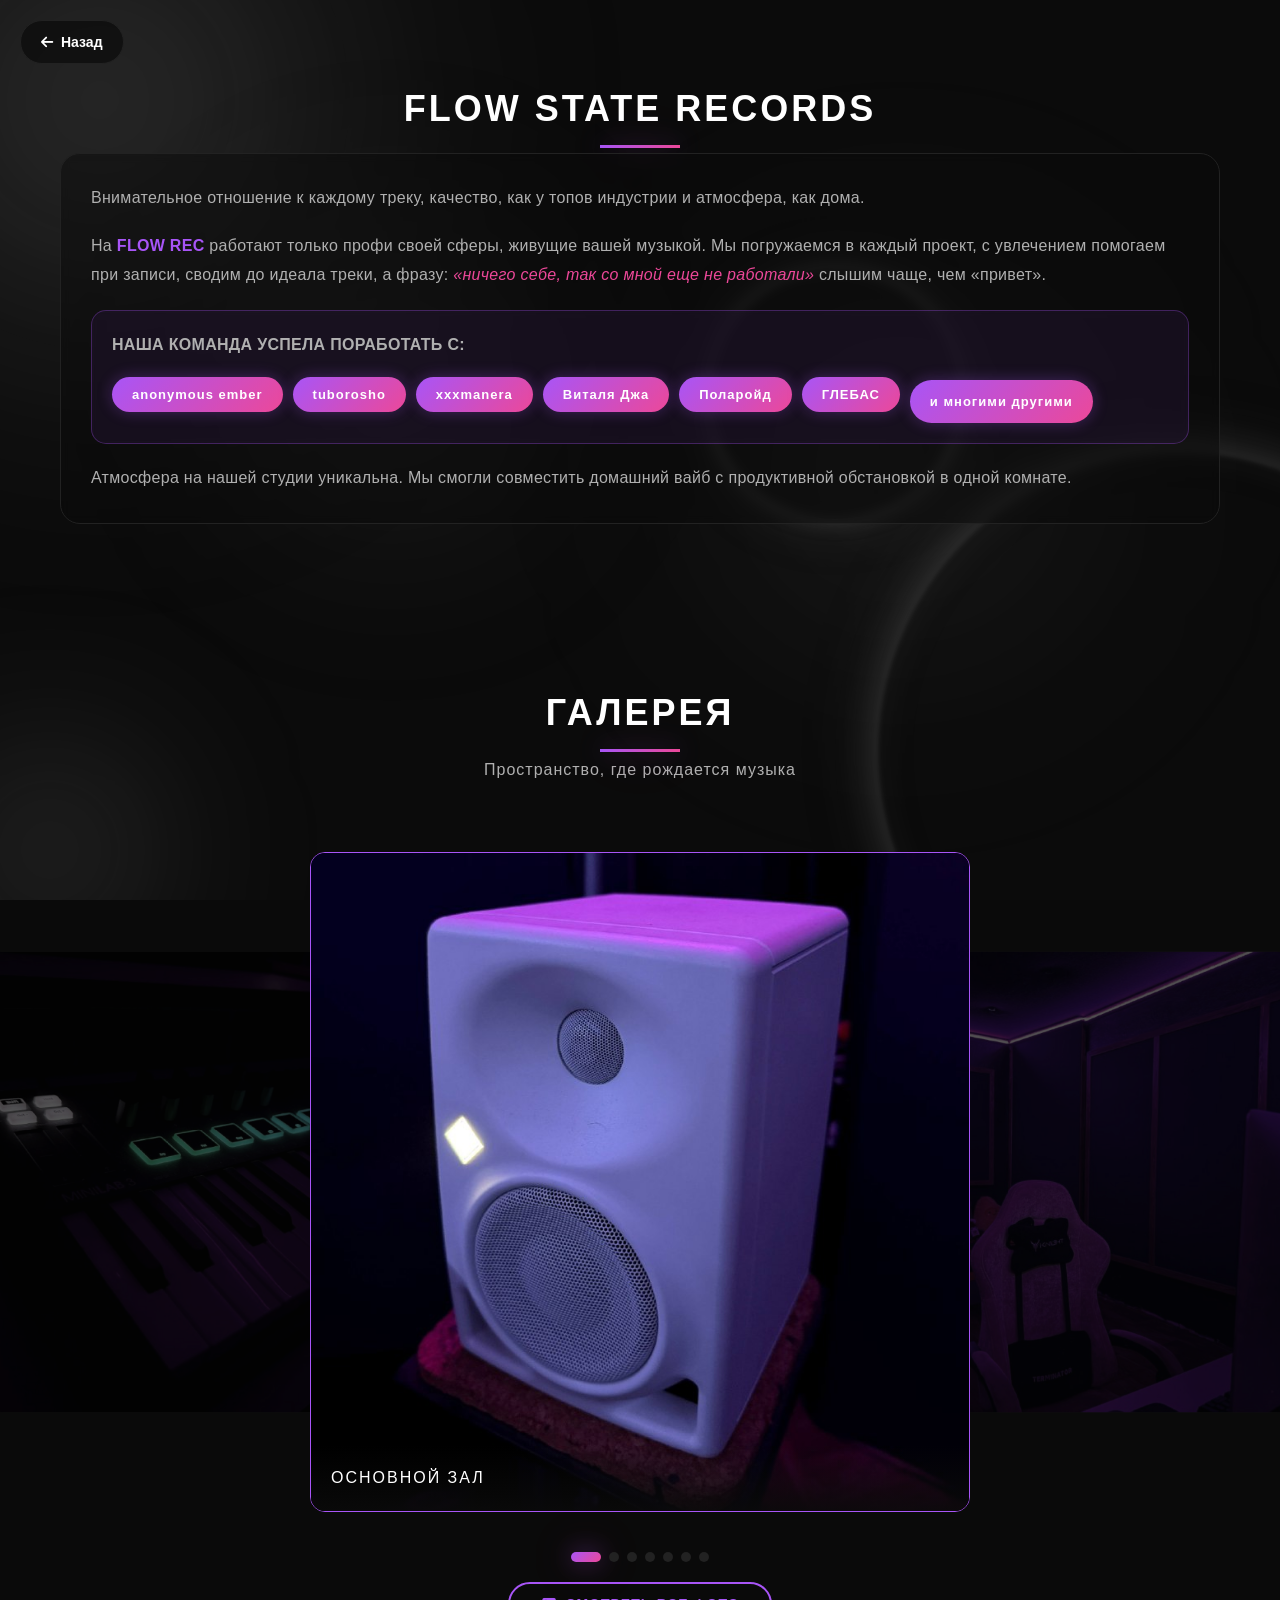
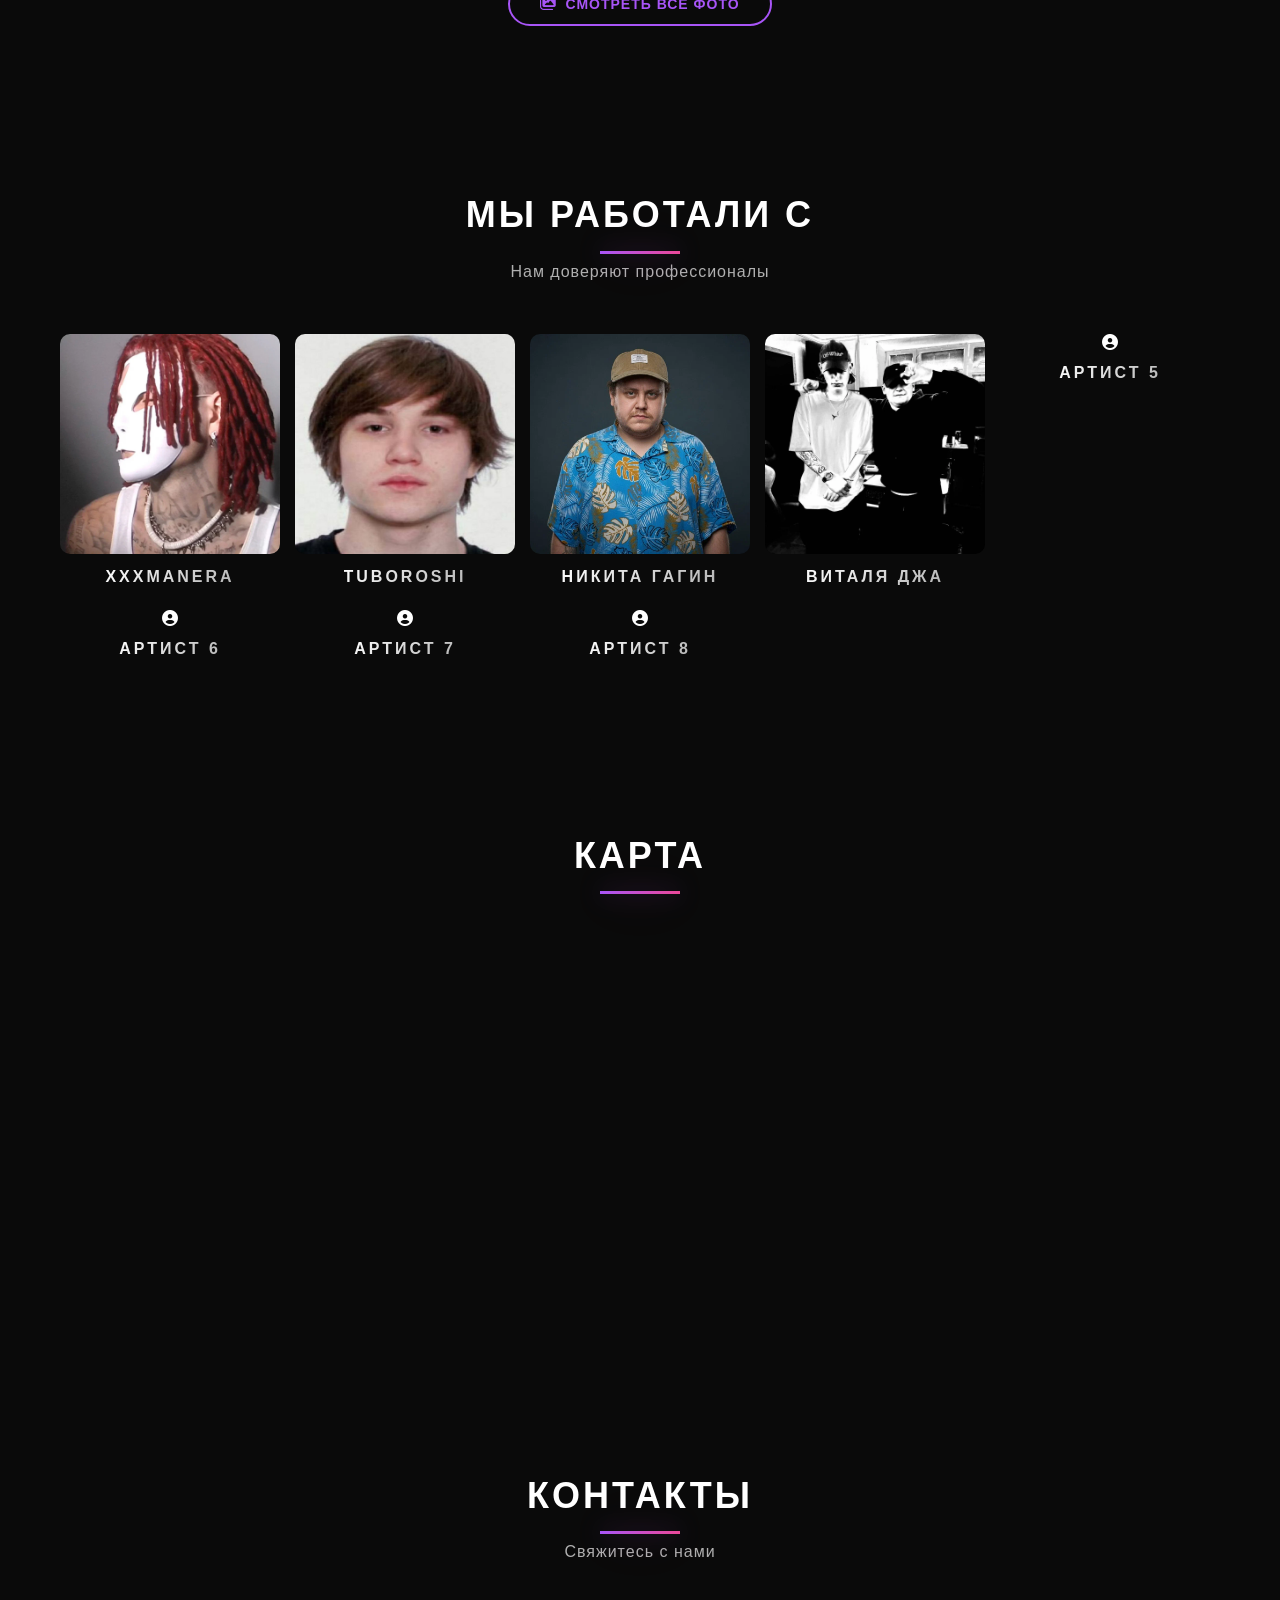
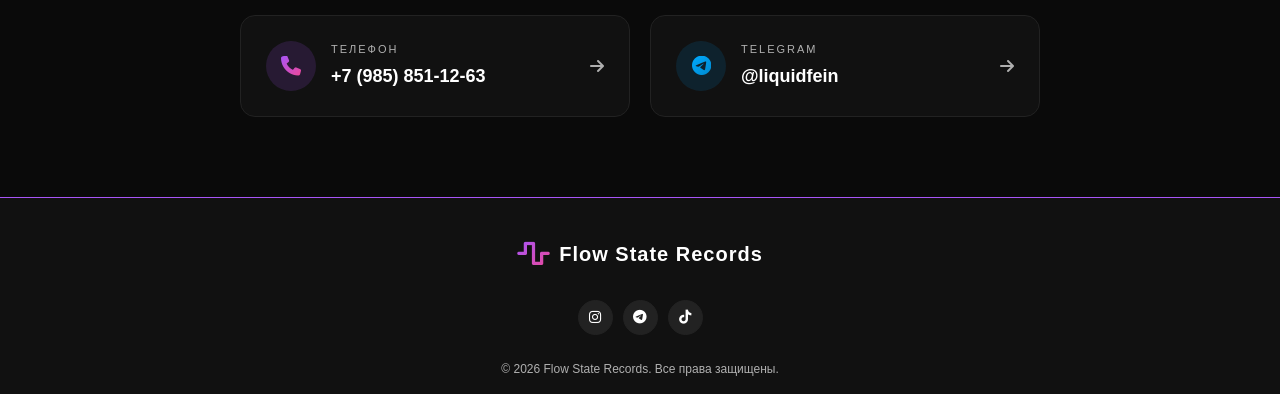
==== commit f3af042c: "мясо" ====
--- a/about.html
+++ b/about.html
@@ -90,7 +90,7 @@
     </section>
 
     <section class="gallery-page">
-      <div class="container">
+      <div class="container-gallery">
         <h2 class="section-title">ГАЛЕРЕЯ</h2>
         <p class="section-subtitle">Пространство, где рождается музыка</p>
 
--- a/css/style.css
+++ b/css/style.css
@@ -844,7 +844,7 @@
 .gallery-slider {
   position: relative;
   width: 100%;
-  height: 600px;
+  height: 700px;
   margin: 0 auto;
   overflow: hidden;
   display: flex;
@@ -865,8 +865,8 @@
   position: absolute;
   top: 50%;
   left: 50%;
-  width: 600px;
-  height: 600px;
+  width: 660px;
+  height: 660px;
   border-radius: 15px;
   overflow: hidden;
   cursor: pointer;
@@ -877,11 +877,11 @@
 
 /* Позиции */
 .gallery-slide.pos-left {
-  transform: translate(calc(-50% - 370px), -50%) scale(0.7);
+  transform: translate(calc(-50% - 420px), -50%) scale(0.7);
   filter: brightness(0.4) grayscale(50%);
-  border-radius: 10px;
-  opacity: 1;
+  opacity: 0.8;
   z-index: 1;
+  border-radius: 20px;
 }
 
 .gallery-slide.pos-center {
@@ -893,10 +893,10 @@
 }
 
 .gallery-slide.pos-right {
-  transform: translate(calc(-50% + 370px), -50%) scale(0.7);
-  filter: brightness(0.4) grayscale(0%);
-  border-radius: 10px;
-  opacity: 1;
+  transform: translate(calc(-50% + 420px), -50%) scale(0.7);
+  filter: brightness(0.4) grayscale(50%);
+  opacity: 0.8;
+  border-radius: 20px;
   z-index: 1;
 }
 
@@ -905,6 +905,8 @@
   filter: brightness(0.2) grayscale(100%);
   opacity: 0;
   z-index: 0;
+  pointer-events: none;
+  cursor: default;
 }
 
 .gallery-slide.pos-hidden-right {
@@ -912,6 +914,8 @@
   filter: brightness(0.2) grayscale(100%);
   opacity: 0;
   z-index: 0;
+  pointer-events: none;
+  cursor: default;
 }
 
 .gallery-slide img {
@@ -1852,6 +1856,54 @@
     justify-content: center;
   }
 
+  /* Карусель на мобильных */
+  .gallery-slider {
+    height: 100vw; /* высота = ширине экрана */
+    padding: 0;
+    overflow: visible;
+  }
+
+  .gallery-slide {
+    width: 100vw; /* фото = вся ширина экрана */
+    height: 100vw;
+  }
+
+  .gallery-slide.pos-left {
+    transform: translate(calc(-50% - 85vw), -50%) scale(0.65);
+  }
+
+  .gallery-slide.pos-right {
+    transform: translate(calc(-50% + 85vw), -50%) scale(0.65);
+  }
+
+  .gallery-slide.pos-hidden-left {
+    transform: translate(calc(-50% - 110vw), -50%) scale(0.45);
+  }
+
+  .gallery-slide.pos-hidden-right {
+    transform: translate(calc(-50% + 110vw), -50%) scale(0.45);
+  }
+
+  .gallery-slide.pos-hidden-left,
+  .gallery-slide.pos-hidden-right {
+    pointer-events: none;
+    cursor: default;
+  }
+
+  .gallery-slide-title {
+    font-size: 13px;
+    padding: 15px;
+  }
+
+  .gallery-dot {
+    width: 8px;
+    height: 8px;
+  }
+
+  .gallery-dot.active {
+    width: 24px;
+  }
+
   .stat-number {
     font-size: 22px;
   }
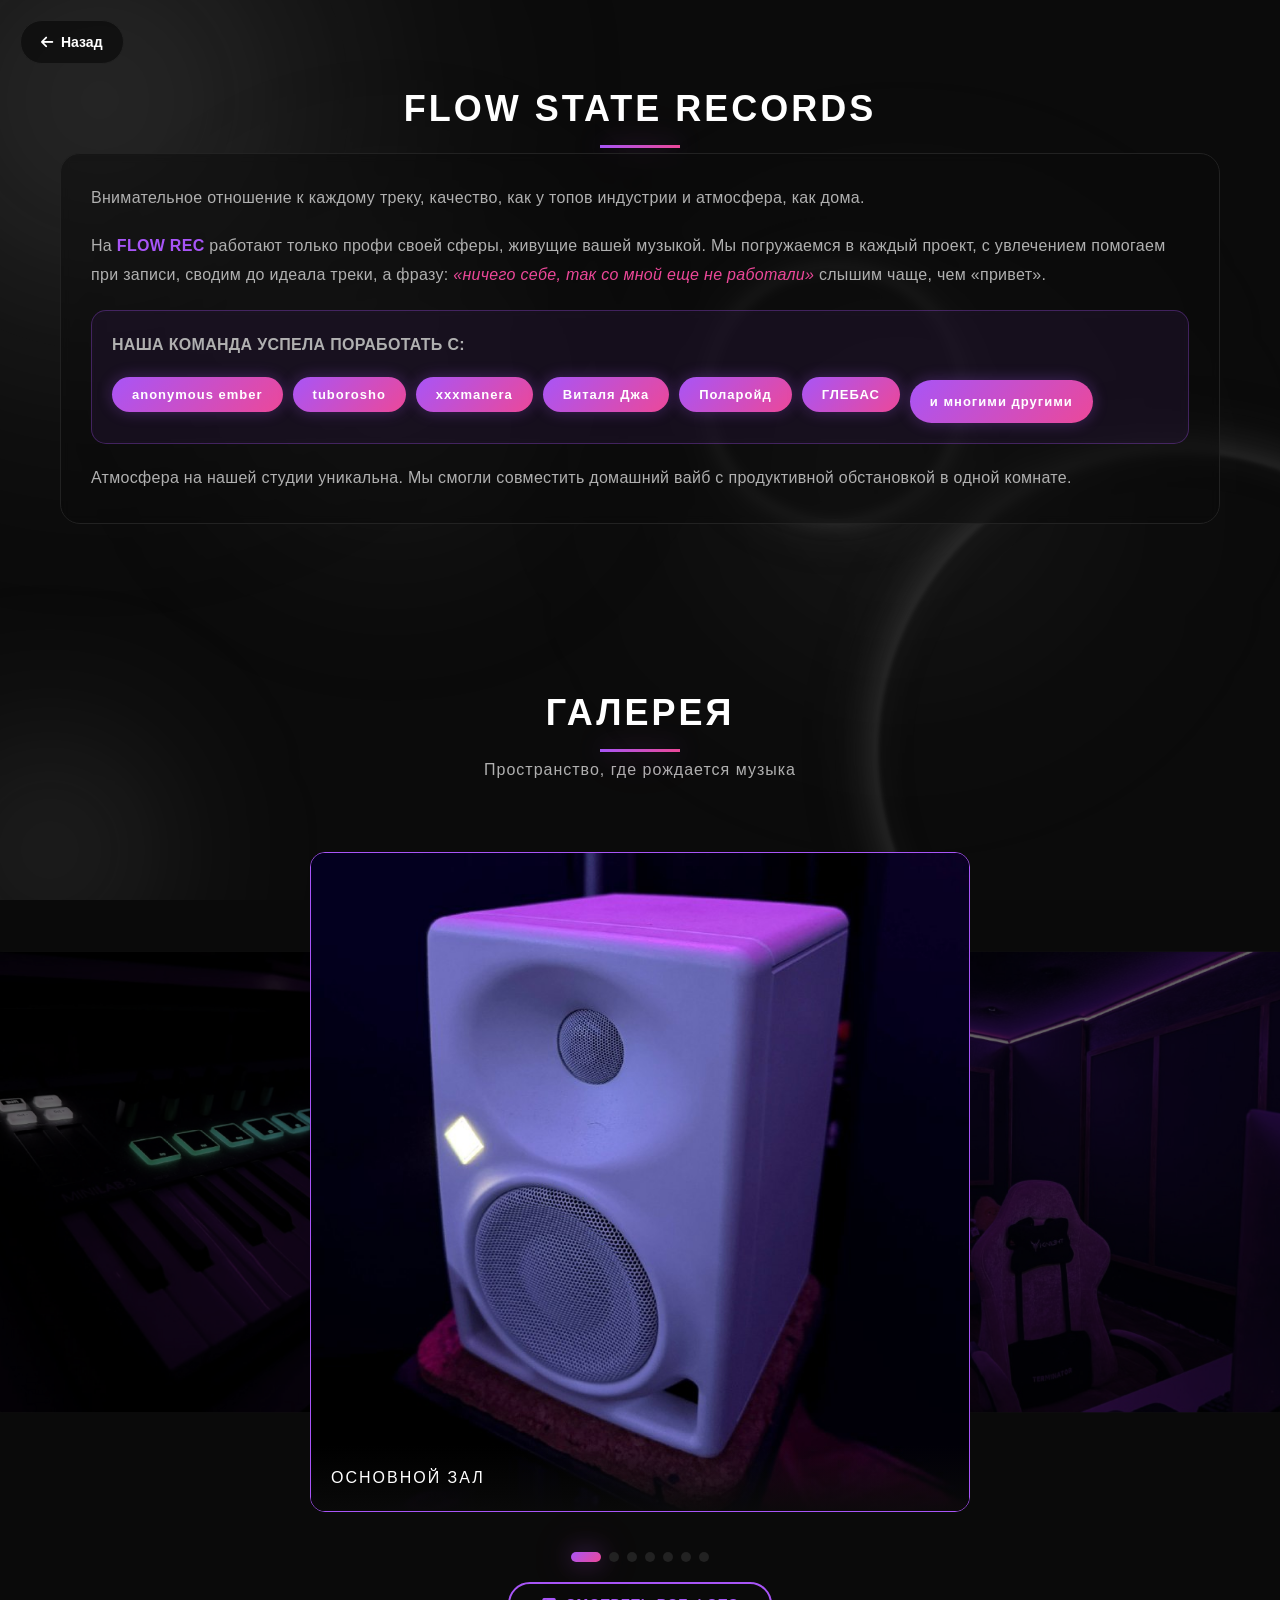
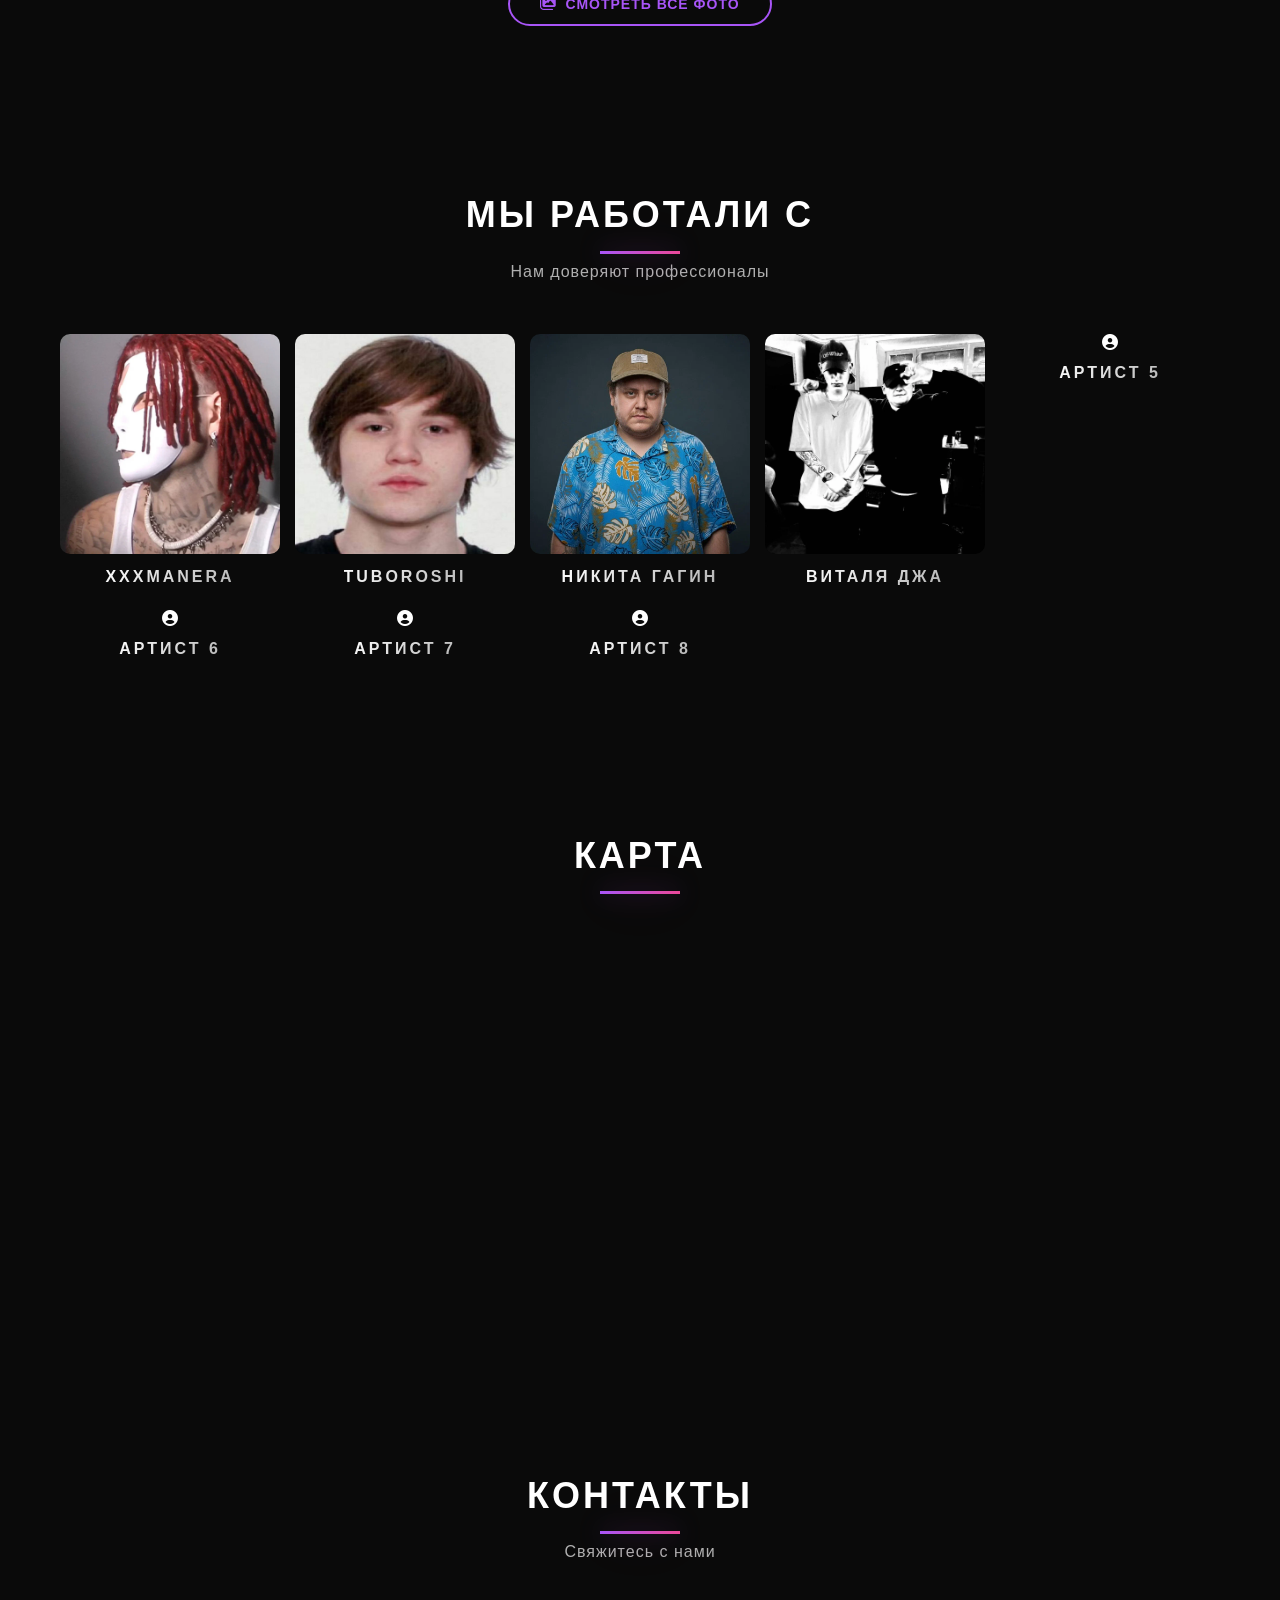
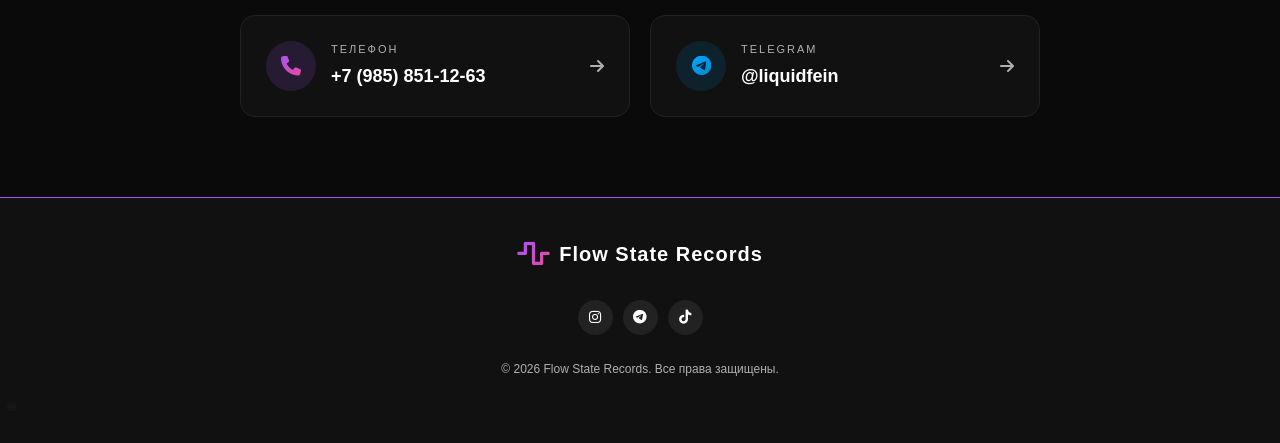
==== commit fcdbe242: "new booking" ====
--- a/about.html
+++ b/about.html
@@ -293,6 +293,9 @@
           © 2026 Flow State Records. Все права защищены.
         </p>
       </div>
+      <a href="admin.html" class="admin-lock" title="Админ">
+        <i class="fas fa-lock"></i>
+      </a>
     </footer>
 
     <script src="js/telegram.js"></script>
--- a/css/style.css
+++ b/css/style.css
@@ -572,7 +572,6 @@
   color: var(--light-gray);
 }
 
-/* ===== Валидация ===== */
 .form-group.error input,
 .form-group.error select {
   border-color: #ff4444;
@@ -840,7 +839,7 @@
   width: 20px;
 }
 
-/* ===== ГАЛЕРЕЯ-КАРУСЕЛЬ (финальная версия) ===== */
+/* ===== ГАЛЕРЕЯ-КАРУСЕЛЬ ===== */
 .gallery-slider {
   position: relative;
   width: 100%;
@@ -875,11 +874,10 @@
   will-change: transform, opacity, filter;
 }
 
-/* Позиции */
 .gallery-slide.pos-left {
   transform: translate(calc(-50% - 420px), -50%) scale(0.7);
   filter: brightness(0.4) grayscale(50%);
-  opacity: 0.8;
+  opacity: 1;
   z-index: 1;
   border-radius: 20px;
 }
@@ -895,7 +893,7 @@
 .gallery-slide.pos-right {
   transform: translate(calc(-50% + 420px), -50%) scale(0.7);
   filter: brightness(0.4) grayscale(50%);
-  opacity: 0.8;
+  opacity: 1;
   border-radius: 20px;
   z-index: 1;
 }
@@ -945,7 +943,6 @@
   opacity: 1;
 }
 
-/* Точки */
 .gallery-dots {
   display: flex;
   justify-content: center;
@@ -1856,15 +1853,19 @@
     justify-content: center;
   }
 
+  .stat-number {
+    font-size: 22px;
+  }
+
   /* Карусель на мобильных */
   .gallery-slider {
-    height: 100vw; /* высота = ширине экрана */
+    height: 100vw;
     padding: 0;
     overflow: visible;
   }
 
   .gallery-slide {
-    width: 100vw; /* фото = вся ширина экрана */
+    width: 100vw;
     height: 100vw;
   }
 
@@ -1899,13 +1900,8 @@
     width: 8px;
     height: 8px;
   }
-
   .gallery-dot.active {
     width: 24px;
-  }
-
-  .stat-number {
-    font-size: 22px;
   }
 
   .booking-wrapper {
@@ -1953,45 +1949,6 @@
   }
   .section-title {
     font-size: 28px;
-  }
-
-  /* Карусель на мобильных */
-  .gallery-slider {
-    height: 380px;
-  }
-
-  .gallery-slide {
-    width: 320px;
-    height: 320px;
-  }
-
-  .gallery-slide.pos-left {
-    transform: translate(calc(-50% - 200px), -50%) scale(0.7);
-  }
-
-  .gallery-slide.pos-right {
-    transform: translate(calc(-50% + 200px), -50%) scale(0.7);
-  }
-
-  .gallery-slide.pos-hidden-left {
-    transform: translate(calc(-50% - 400px), -50%) scale(0.5);
-  }
-
-  .gallery-slide.pos-hidden-right {
-    transform: translate(calc(-50% + 400px), -50%) scale(0.5);
-  }
-
-  .gallery-slide-title {
-    font-size: 13px;
-    padding: 15px;
-  }
-
-  .gallery-dot {
-    width: 8px;
-    height: 8px;
-  }
-  .gallery-dot.active {
-    width: 24px;
   }
 
   .promo-overlay {
@@ -2094,3 +2051,406 @@
 .telegram-app .hero {
   padding-top: 60px;
 }
+
+.calendar-day.booked {
+  background: rgba(255, 68, 68, 0.2);
+  border-color: #ff4444;
+  cursor: not-allowed;
+  position: relative;
+}
+
+.calendar-day.booked::after {
+  content: "";
+  position: absolute;
+  width: 100%;
+  height: 2px;
+  background: #ff4444;
+  transform: rotate(-45deg);
+}
+
+/* ===== Уведомление об успехе ===== */
+.success-overlay {
+  display: none;
+  position: fixed;
+  inset: 0;
+  background: rgba(10, 10, 10, 0.85);
+  backdrop-filter: blur(8px);
+  z-index: 6000;
+  align-items: center;
+  justify-content: center;
+  padding: 20px;
+  animation: promoFadeIn 0.3s ease;
+}
+
+.success-overlay.active {
+  display: flex;
+}
+
+.success-modal {
+  background: var(--dark);
+  border: 1px solid var(--accent-purple);
+  border-radius: 20px;
+  padding: 35px 30px;
+  text-align: center;
+  width: 100%;
+  max-width: 420px;
+  box-shadow:
+    0 0 60px rgba(168, 85, 247, 0.5),
+    0 20px 60px rgba(0, 0, 0, 0.7);
+  animation: promoSlideDown 0.4s ease;
+  position: relative;
+}
+
+.success-icon {
+  width: 80px;
+  height: 80px;
+  border-radius: 50%;
+  background: linear-gradient(135deg, var(--accent-purple), var(--accent-pink));
+  display: flex;
+  align-items: center;
+  justify-content: center;
+  margin: 0 auto 20px;
+  animation: successPulse 1.5s infinite;
+}
+
+.success-icon i {
+  font-size: 38px;
+  color: var(--white);
+}
+
+.success-title {
+  font-size: 24px;
+  font-weight: 900;
+  letter-spacing: 2px;
+  text-transform: uppercase;
+  background: linear-gradient(135deg, var(--accent-purple), var(--accent-pink));
+  -webkit-background-clip: text;
+  -webkit-text-fill-color: transparent;
+  background-clip: text;
+  margin-bottom: 12px;
+}
+
+.success-text {
+  font-size: 15px;
+  color: var(--light-gray);
+  line-height: 1.6;
+  margin-bottom: 25px;
+}
+
+.success-text strong {
+  color: var(--white);
+}
+
+.success-btn {
+  width: 100%;
+  padding: 14px;
+  background: linear-gradient(135deg, var(--accent-purple), var(--accent-pink));
+  color: var(--white);
+  border: none;
+  border-radius: 30px;
+  font-size: 15px;
+  font-weight: 700;
+  text-transform: uppercase;
+  letter-spacing: 2px;
+  cursor: pointer;
+  transition: all 0.3s;
+}
+
+.success-btn:hover {
+  background: linear-gradient(135deg, var(--accent-dark), var(--accent-pink));
+  transform: translateY(-3px);
+  box-shadow: var(--neon-mixed-glow);
+}
+
+@keyframes successPulse {
+  0%,
+  100% {
+    box-shadow: 0 0 20px rgba(168, 85, 247, 0.5);
+  }
+  50% {
+    box-shadow: 0 0 40px rgba(236, 72, 153, 0.9);
+  }
+}
+
+@media (max-width: 768px) {
+  .success-modal {
+    padding: 28px 22px;
+  }
+  .success-icon {
+    width: 65px;
+    height: 65px;
+  }
+  .success-icon i {
+    font-size: 30px;
+  }
+  .success-title {
+    font-size: 20px;
+  }
+  .success-text {
+    font-size: 13px;
+  }
+}
+
+/* ===== Админ-панель ===== */
+.admin-page {
+  padding: 100px 0;
+  min-height: 100vh;
+}
+
+.admin-login {
+  max-width: 400px;
+  margin: 0 auto;
+}
+
+.admin-login-box {
+  background: var(--dark);
+  padding: 40px 30px;
+  border-radius: 20px;
+  border: 1px solid var(--medium-gray);
+  text-align: center;
+  display: flex;
+  flex-direction: column;
+  gap: 15px;
+}
+
+.admin-login-box i {
+  font-size: 40px;
+  background: linear-gradient(135deg, var(--accent-purple), var(--accent-pink));
+  -webkit-background-clip: text;
+  -webkit-text-fill-color: transparent;
+  background-clip: text;
+  margin-bottom: 10px;
+}
+
+.admin-login-box input {
+  padding: 14px 18px;
+  background: var(--medium-gray);
+  border: 1px solid #333;
+  color: var(--white);
+  border-radius: 10px;
+  font-size: 16px;
+  text-align: center;
+  letter-spacing: 2px;
+  transition: all 0.3s;
+}
+
+.admin-login-box input:focus {
+  outline: none;
+  border-color: var(--accent-purple);
+  box-shadow: 0 0 15px rgba(168, 85, 247, 0.3);
+}
+
+.admin-login-box button {
+  padding: 14px;
+  background: linear-gradient(135deg, var(--accent-purple), var(--accent-pink));
+  color: var(--white);
+  border: none;
+  border-radius: 10px;
+  font-size: 16px;
+  font-weight: 700;
+  cursor: pointer;
+  text-transform: uppercase;
+  letter-spacing: 2px;
+  transition: all 0.3s;
+}
+
+.admin-login-box button:hover {
+  background: linear-gradient(135deg, var(--accent-dark), var(--accent-pink));
+  box-shadow: var(--neon-mixed-glow);
+}
+
+.admin-panel {
+  max-width: 700px;
+  margin: 0 auto;
+  display: flex;
+  flex-direction: column;
+  gap: 25px;
+}
+
+.admin-card {
+  background: var(--dark);
+  padding: 25px;
+  border-radius: 15px;
+  border: 1px solid var(--medium-gray);
+}
+
+.admin-card h3 {
+  margin-bottom: 15px;
+  background: linear-gradient(135deg, var(--accent-purple), var(--accent-pink));
+  -webkit-background-clip: text;
+  -webkit-text-fill-color: transparent;
+  background-clip: text;
+  text-transform: uppercase;
+  letter-spacing: 2px;
+  font-size: 16px;
+}
+
+.admin-date-input {
+  display: flex;
+  gap: 10px;
+}
+
+.admin-date-input input {
+  flex: 1;
+  padding: 12px 15px;
+  background: var(--medium-gray);
+  border: 1px solid #333;
+  color: var(--white);
+  border-radius: 8px;
+  font-size: 16px;
+  letter-spacing: 1px;
+}
+
+.admin-date-input input:focus {
+  outline: none;
+  border-color: var(--accent-purple);
+}
+
+.admin-date-input button {
+  padding: 12px 25px;
+  background: linear-gradient(135deg, var(--accent-purple), var(--accent-pink));
+  color: var(--white);
+  border: none;
+  border-radius: 8px;
+  font-size: 14px;
+  font-weight: 700;
+  cursor: pointer;
+  text-transform: uppercase;
+  letter-spacing: 1px;
+  transition: all 0.3s;
+  white-space: nowrap;
+}
+
+.admin-date-input button:hover {
+  background: linear-gradient(135deg, var(--accent-dark), var(--accent-pink));
+}
+
+.admin-dates-list {
+  display: flex;
+  flex-direction: column;
+  gap: 10px;
+}
+
+.admin-date-item {
+  display: flex;
+  justify-content: space-between;
+  align-items: center;
+  padding: 14px 18px;
+  background: rgba(168, 85, 247, 0.1);
+  border: 1px solid rgba(168, 85, 247, 0.3);
+  border-radius: 10px;
+  transition: all 0.3s;
+}
+
+.admin-date-item:hover {
+  border-color: var(--accent-purple);
+  background: rgba(168, 85, 247, 0.15);
+}
+
+.admin-date-item span {
+  font-size: 15px;
+  font-weight: 700;
+  letter-spacing: 2px;
+  color: var(--white);
+  display: flex;
+  align-items: center;
+  gap: 12px;
+}
+
+.admin-date-item span i {
+  color: var(--accent-purple);
+}
+
+.admin-remove {
+  width: 38px;
+  height: 38px;
+  border-radius: 50%;
+  background: rgba(255, 68, 68, 0.15);
+  border: 1px solid rgba(255, 68, 68, 0.4);
+  color: #ff4444;
+  cursor: pointer;
+  display: flex;
+  align-items: center;
+  justify-content: center;
+  font-size: 14px;
+  transition: all 0.3s;
+}
+
+.admin-remove:hover {
+  background: #ff4444;
+  color: var(--white);
+  transform: scale(1.1);
+}
+
+.admin-empty {
+  color: var(--light-gray);
+  text-align: center;
+  padding: 20px;
+  font-size: 14px;
+}
+
+.admin-logout {
+  padding: 12px 25px;
+  background: transparent;
+  border: 2px solid var(--medium-gray);
+  color: var(--light-gray);
+  border-radius: 30px;
+  font-size: 14px;
+  font-weight: 700;
+  cursor: pointer;
+  text-transform: uppercase;
+  letter-spacing: 2px;
+  transition: all 0.3s;
+  align-self: center;
+  display: inline-flex;
+  align-items: center;
+  gap: 8px;
+}
+
+.admin-logout:hover {
+  border-color: var(--accent-pink);
+  color: var(--accent-pink);
+}
+
+@media (max-width: 768px) {
+  .admin-page {
+    padding: 80px 0 40px;
+  }
+  .admin-card {
+    padding: 20px 15px;
+  }
+  .admin-date-item span {
+    font-size: 13px;
+    letter-spacing: 1px;
+  }
+}
+
+/* ===== Скрытая кнопка админа ===== */
+.admin-lock {
+  display: inline-flex;
+  align-items: center;
+  justify-content: center;
+  width: 24px;
+  height: 24px;
+  margin: 15px auto 10px;
+  color: var(--medium-gray);
+  font-size: 11px;
+  opacity: 0.3;
+  transition: all 0.4s ease;
+  cursor: pointer;
+  position: relative;
+  border-radius: 50%;
+  text-decoration: none;
+}
+
+.admin-lock:hover {
+  opacity: 1;
+  color: var(--accent-purple);
+  transform: rotate(15deg) scale(1.2);
+  background: rgba(168, 85, 247, 0.1);
+  box-shadow: 0 0 15px rgba(168, 85, 247, 0.4);
+}
+
+.admin-lock i {
+  pointer-events: none;
+}
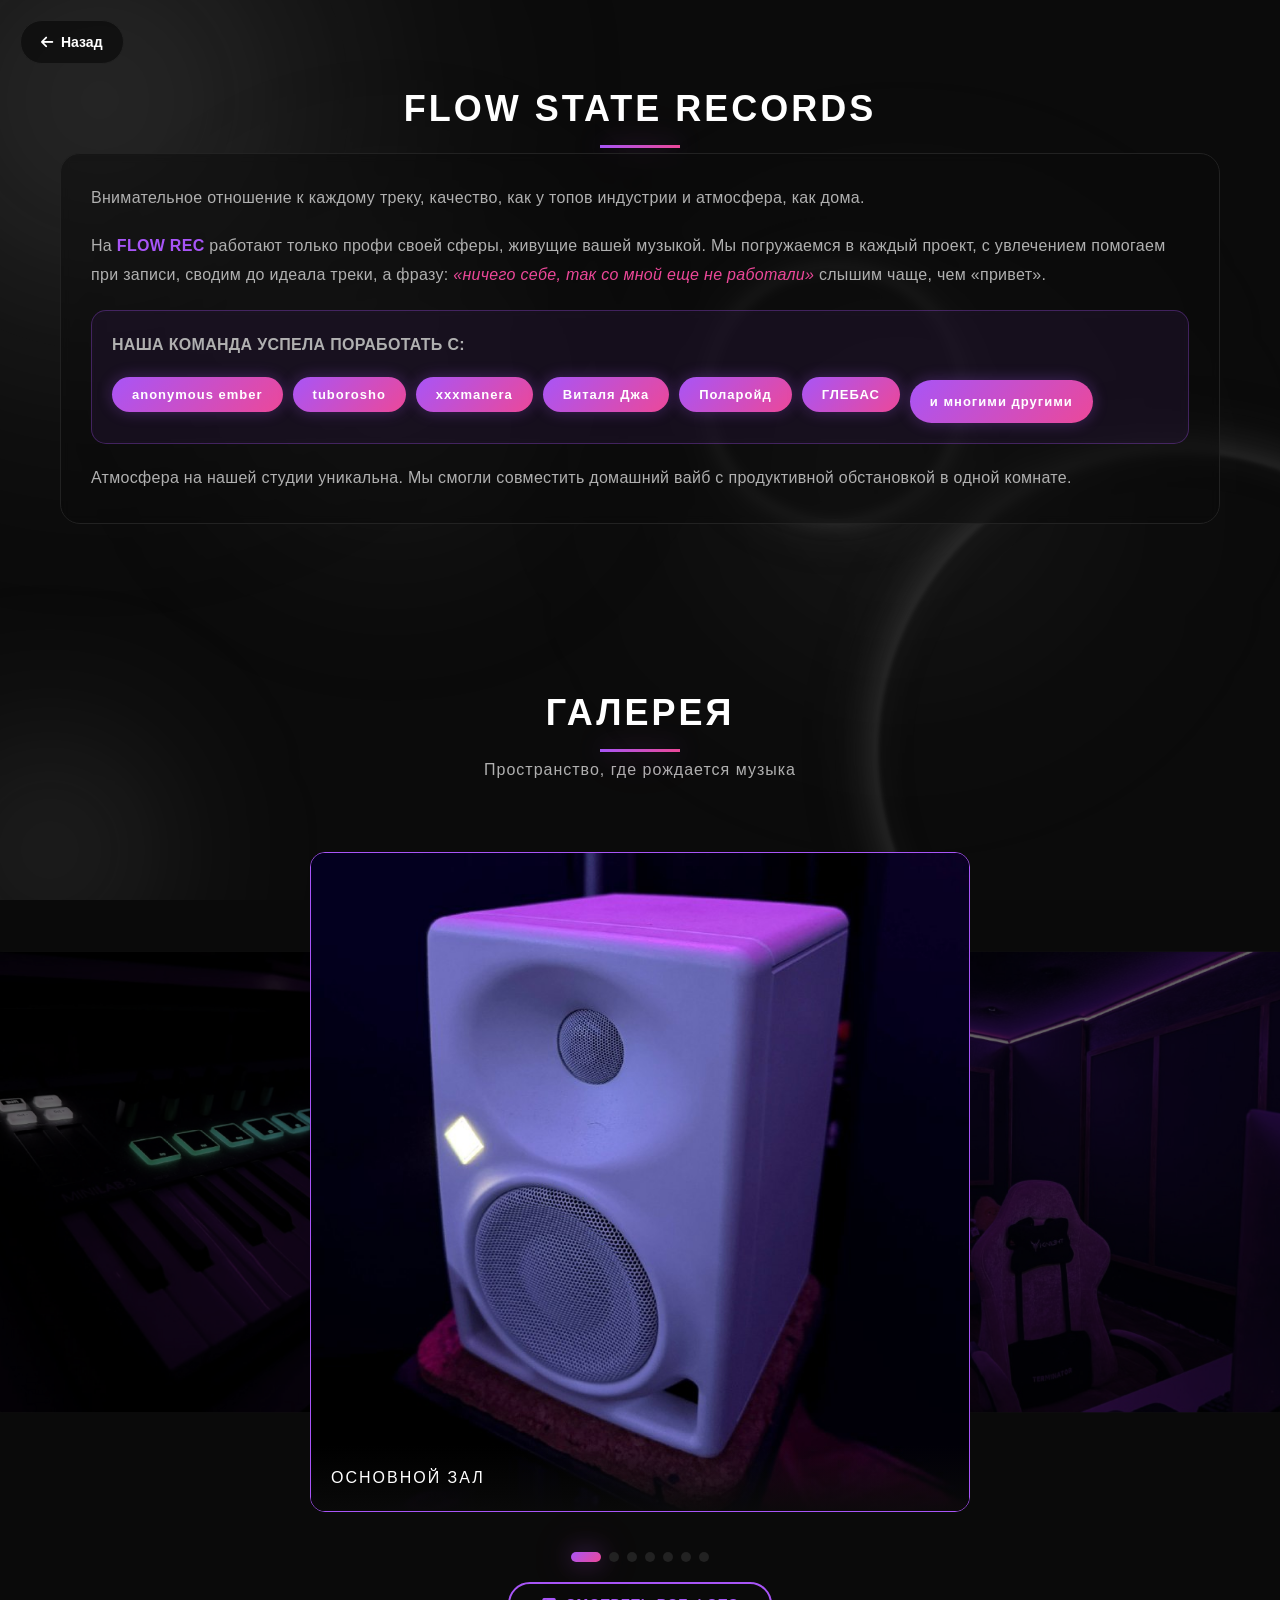
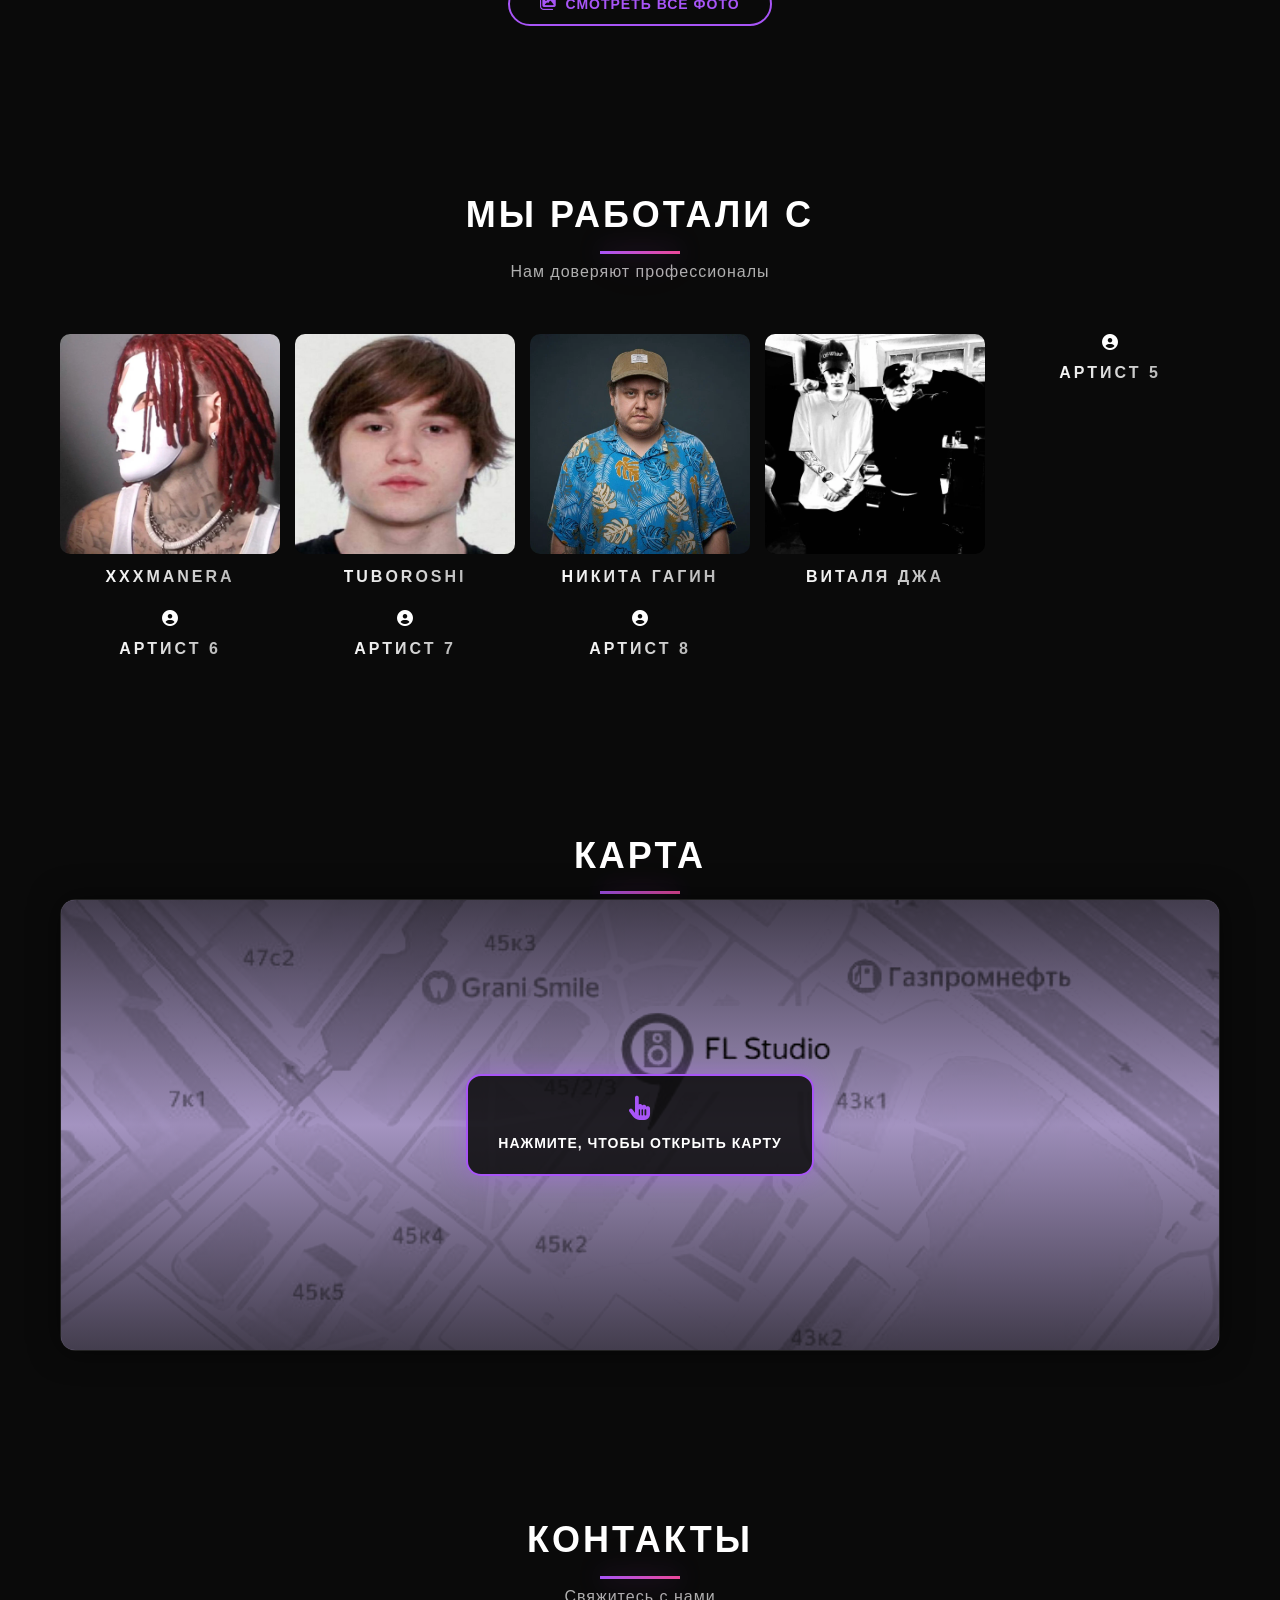
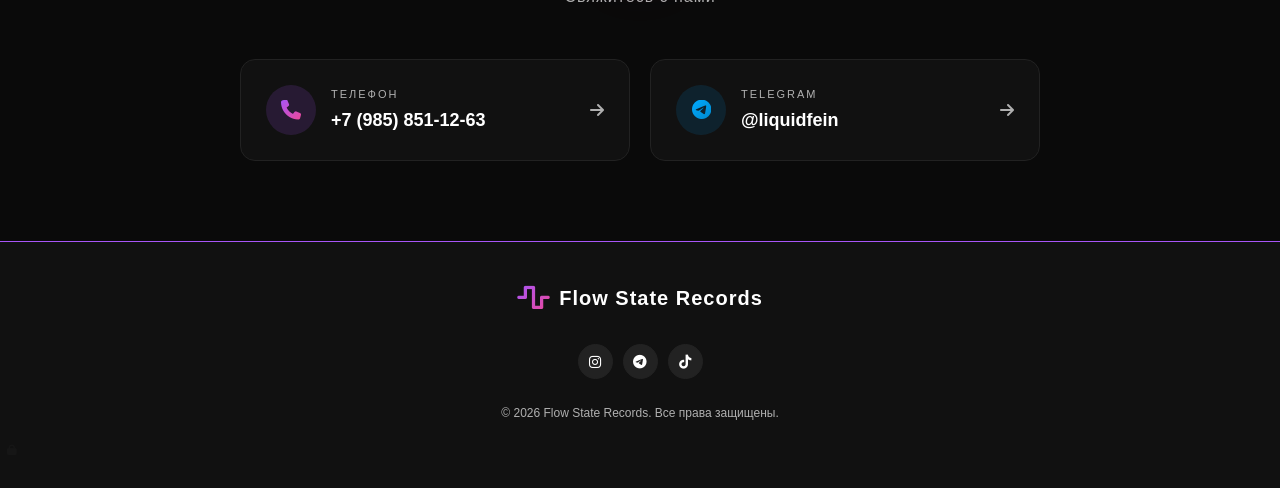
==== commit 95ca4833: "new map" ====
--- a/about.html
+++ b/about.html
@@ -174,18 +174,23 @@
     </section>
 
     <!-- Карта -->
-    <section class="map-page">
+    <section class="map-page" id="map">
       <div class="container">
         <h2 class="section-title">КАРТА</h2>
-        <div class="map-wrapper">
-          <div class="map-container">
-            <iframe
-              src="https://yandex.ru/map-widget/v1/?um=constructor%3Aae60f981a2c749c8354a4d79823571d4148a1af4ce5c24639e861c8b1c67a195&amp;source=constructor"
-              width="100%"
-              height="400"
-              frameborder="0"
-            >
-            </iframe>
+        <div class="map-container" id="mapContainer">
+          <!-- Превью-заглушка -->
+          <div class="map-preview" id="mapPreview" onclick="activateMap()">
+            <img
+              src="images/map-preview.jpg"
+              alt="Карта студии"
+              class="map-preview-img"
+            />
+            <div class="map-preview-overlay">
+              <div class="map-preview-btn">
+                <i class="fas fa-hand-pointer"></i>
+                <span>Нажмите, чтобы открыть карту</span>
+              </div>
+            </div>
           </div>
         </div>
       </div>
--- a/css/style.css
+++ b/css/style.css
@@ -2390,6 +2390,7 @@
 }
 
 .admin-logout {
+  margin-top: 20px;
   padding: 12px 25px;
   background: transparent;
   border: 2px solid var(--medium-gray);
@@ -2454,3 +2455,204 @@
 .admin-lock i {
   pointer-events: none;
 }
+
+/* Кнопка "На главную" в админке */
+.admin-back {
+  margin-bottom: 20px;
+  display: inline-flex;
+  align-items: center;
+  gap: 8px;
+  align-self: flex-start;
+  padding: 10px 20px;
+  background: rgba(10, 10, 10, 0.7);
+  border: 1px solid var(--medium-gray);
+  border-radius: 30px;
+  color: var(--white);
+  font-size: 13px;
+  font-weight: 600;
+  letter-spacing: 1px;
+  text-transform: uppercase;
+  text-decoration: none;
+  transition: all 0.3s;
+}
+
+.admin-back:hover {
+  border-color: var(--accent-purple);
+  color: var(--accent-purple);
+  transform: translateX(-3px);
+}
+
+@media (max-width: 768px) {
+  .admin-back {
+    font-size: 11px;
+    padding: 8px 15px;
+  }
+}
+
+@media (max-width: 768px) {
+  /* Обёртка поля даты */
+  .date-input-wrapper {
+    position: relative;
+    display: block;
+    width: 100%;
+  }
+
+  .date-input-wrapper input {
+    width: 100%;
+    padding: 12px 45px 12px 15px; /* справа отступ под иконку */
+    font-size: 14px;
+  }
+
+  /* Иконка календаря */
+  .calendar-toggle {
+    position: absolute;
+    top: 50%;
+    right: 6px;
+    transform: translateY(-50%);
+    width: 38px;
+    height: 38px;
+    background: transparent;
+    border: none;
+    border-radius: 8px;
+    color: var(--accent-purple);
+    font-size: 16px;
+    display: flex;
+    align-items: center;
+    justify-content: center;
+    cursor: pointer;
+    transition: all 0.2s;
+  }
+
+  .calendar-toggle:hover,
+  .calendar-toggle:active {
+    background: rgba(168, 85, 247, 0.15);
+  }
+}
+
+/* ===== Карта с превью-заглушкой ===== */
+.map-container {
+  position: relative;
+  border-radius: 15px;
+  overflow: hidden;
+  border: 1px solid var(--medium-gray);
+  box-shadow: 0 0 30px rgba(0, 0, 0, 0.5);
+  width: 100%;
+  min-height: 400px;
+  background: var(--dark);
+}
+
+.map-preview {
+  position: relative;
+  width: 100%;
+  height: 450px;
+  cursor: pointer;
+  overflow: hidden;
+  transition: all 0.3s;
+}
+
+.map-preview-img {
+  width: 100%;
+  height: 100%;
+  object-fit: cover;
+  display: block;
+  filter: grayscale(100%) contrast(1.2) brightness(0.7) sepia(0.3)
+    hue-rotate(220deg) saturate(3);
+  transition: all 0.4s;
+}
+
+.map-preview:hover .map-preview-img {
+  filter: grayscale(50%) brightness(0.9);
+  transform: scale(1.02);
+}
+
+.map-preview-overlay {
+  position: absolute;
+  inset: 0;
+  display: flex;
+  align-items: center;
+  justify-content: center;
+  background: linear-gradient(
+    to top,
+    rgba(10, 10, 10, 0.7) 0%,
+    rgba(10, 10, 10, 0.2) 50%,
+    rgba(10, 10, 10, 0.7) 100%
+  );
+}
+
+.map-preview-btn {
+  display: inline-flex;
+  flex-direction: column;
+  align-items: center;
+  gap: 12px;
+  padding: 20px 30px;
+  background: rgba(10, 10, 10, 0.85);
+  border: 2px solid var(--accent-purple);
+  border-radius: 15px;
+  color: var(--white);
+  font-size: 14px;
+  font-weight: 700;
+  letter-spacing: 1px;
+  text-transform: uppercase;
+  transition: all 0.3s;
+  box-shadow: 0 0 25px rgba(168, 85, 247, 0.4);
+  animation: pulseMap 2s infinite;
+}
+
+.map-preview-btn i {
+  font-size: 24px;
+  color: var(--accent-purple);
+}
+
+.map-preview:hover .map-preview-btn {
+  background: linear-gradient(135deg, var(--accent-purple), var(--accent-pink));
+  border-color: transparent;
+  transform: scale(1.05);
+  animation: none;
+}
+
+.map-preview:hover .map-preview-btn i {
+  color: var(--white);
+}
+
+@keyframes pulseMap {
+  0%,
+  100% {
+    box-shadow: 0 0 20px rgba(168, 85, 247, 0.4);
+  }
+  50% {
+    box-shadow: 0 0 35px rgba(168, 85, 247, 0.8);
+  }
+}
+
+/* Активный iframe карты */
+.map-container iframe {
+  width: 100%;
+  height: 450px;
+  display: block;
+  border: none;
+  border-radius: 15px;
+}
+
+/* Мобильная адаптация */
+@media (max-width: 768px) {
+  .map-container {
+    min-height: 300px;
+  }
+
+  .map-preview {
+    height: 300px;
+  }
+
+  .map-container iframe {
+    height: 300px;
+  }
+
+  .map-preview-btn {
+    padding: 14px 20px;
+    font-size: 12px;
+  }
+
+  .map-preview-btn i {
+    font-size: 20px;
+  }
+}
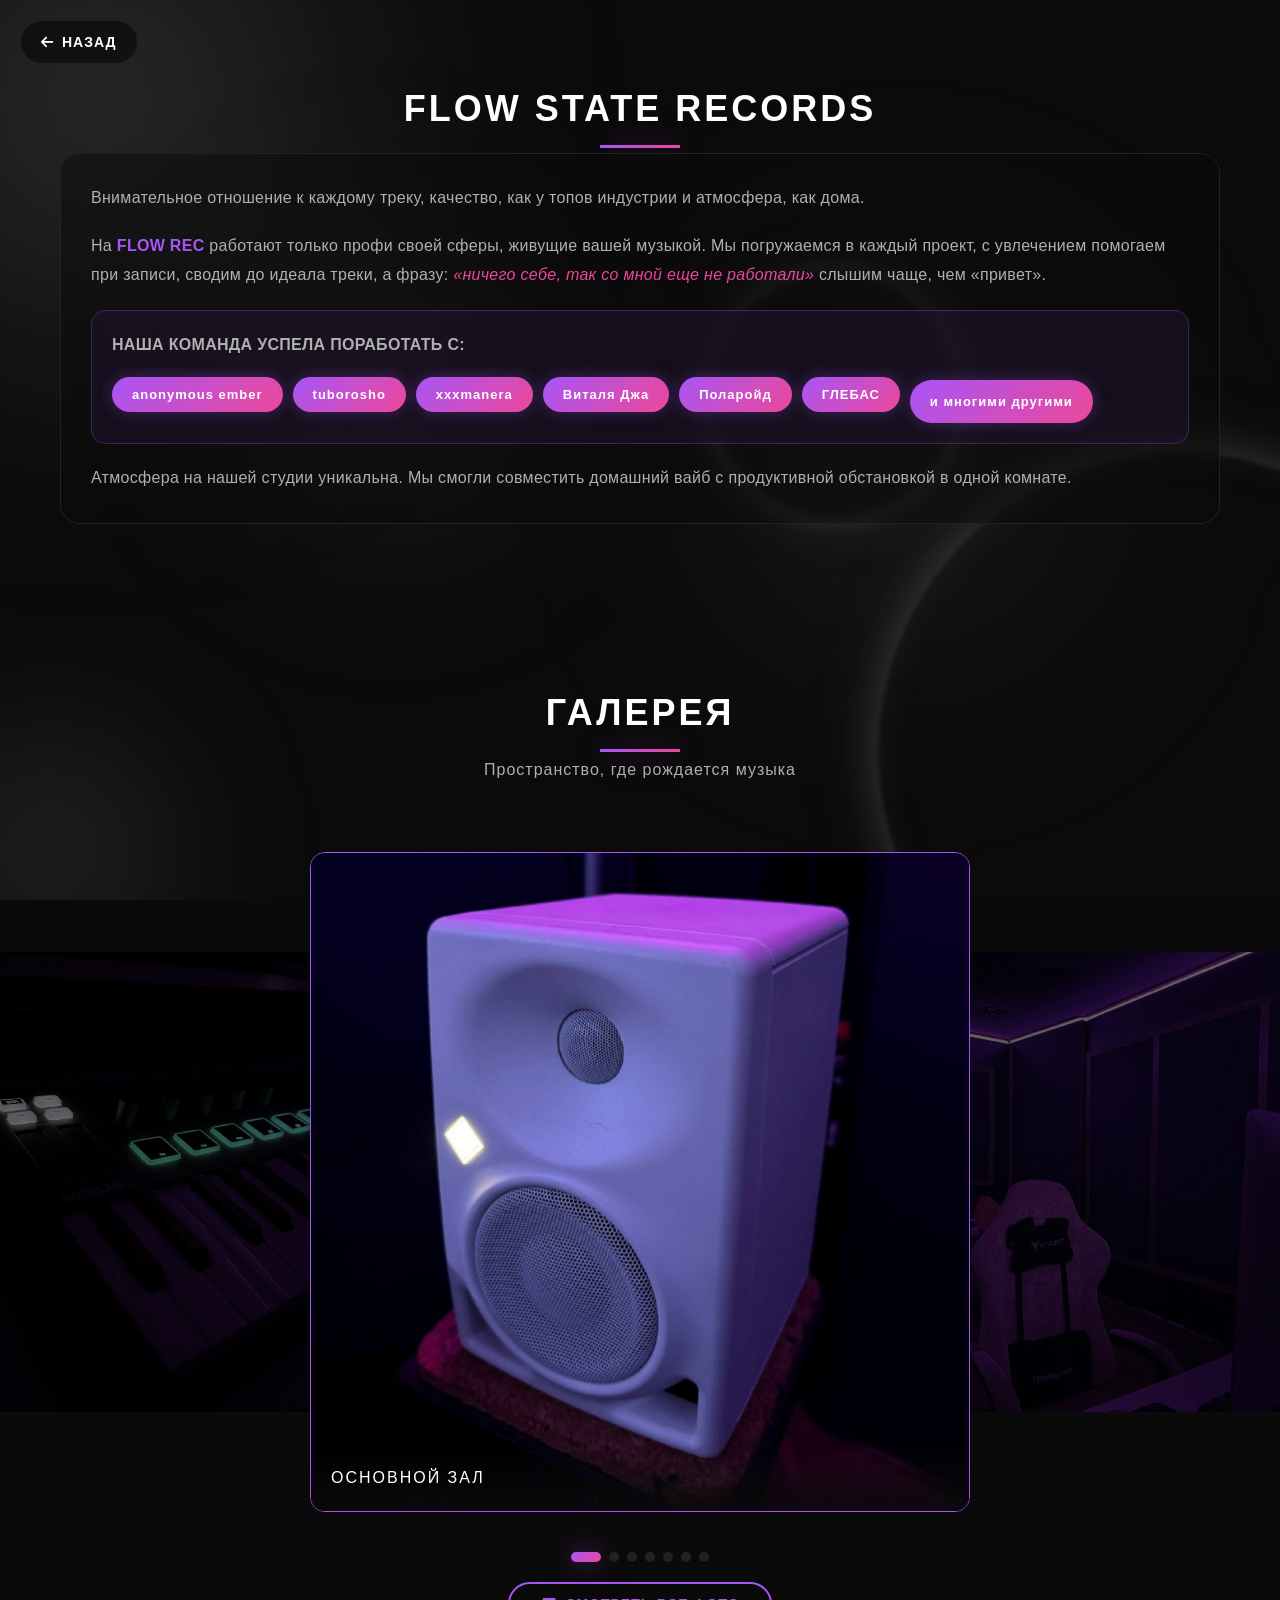
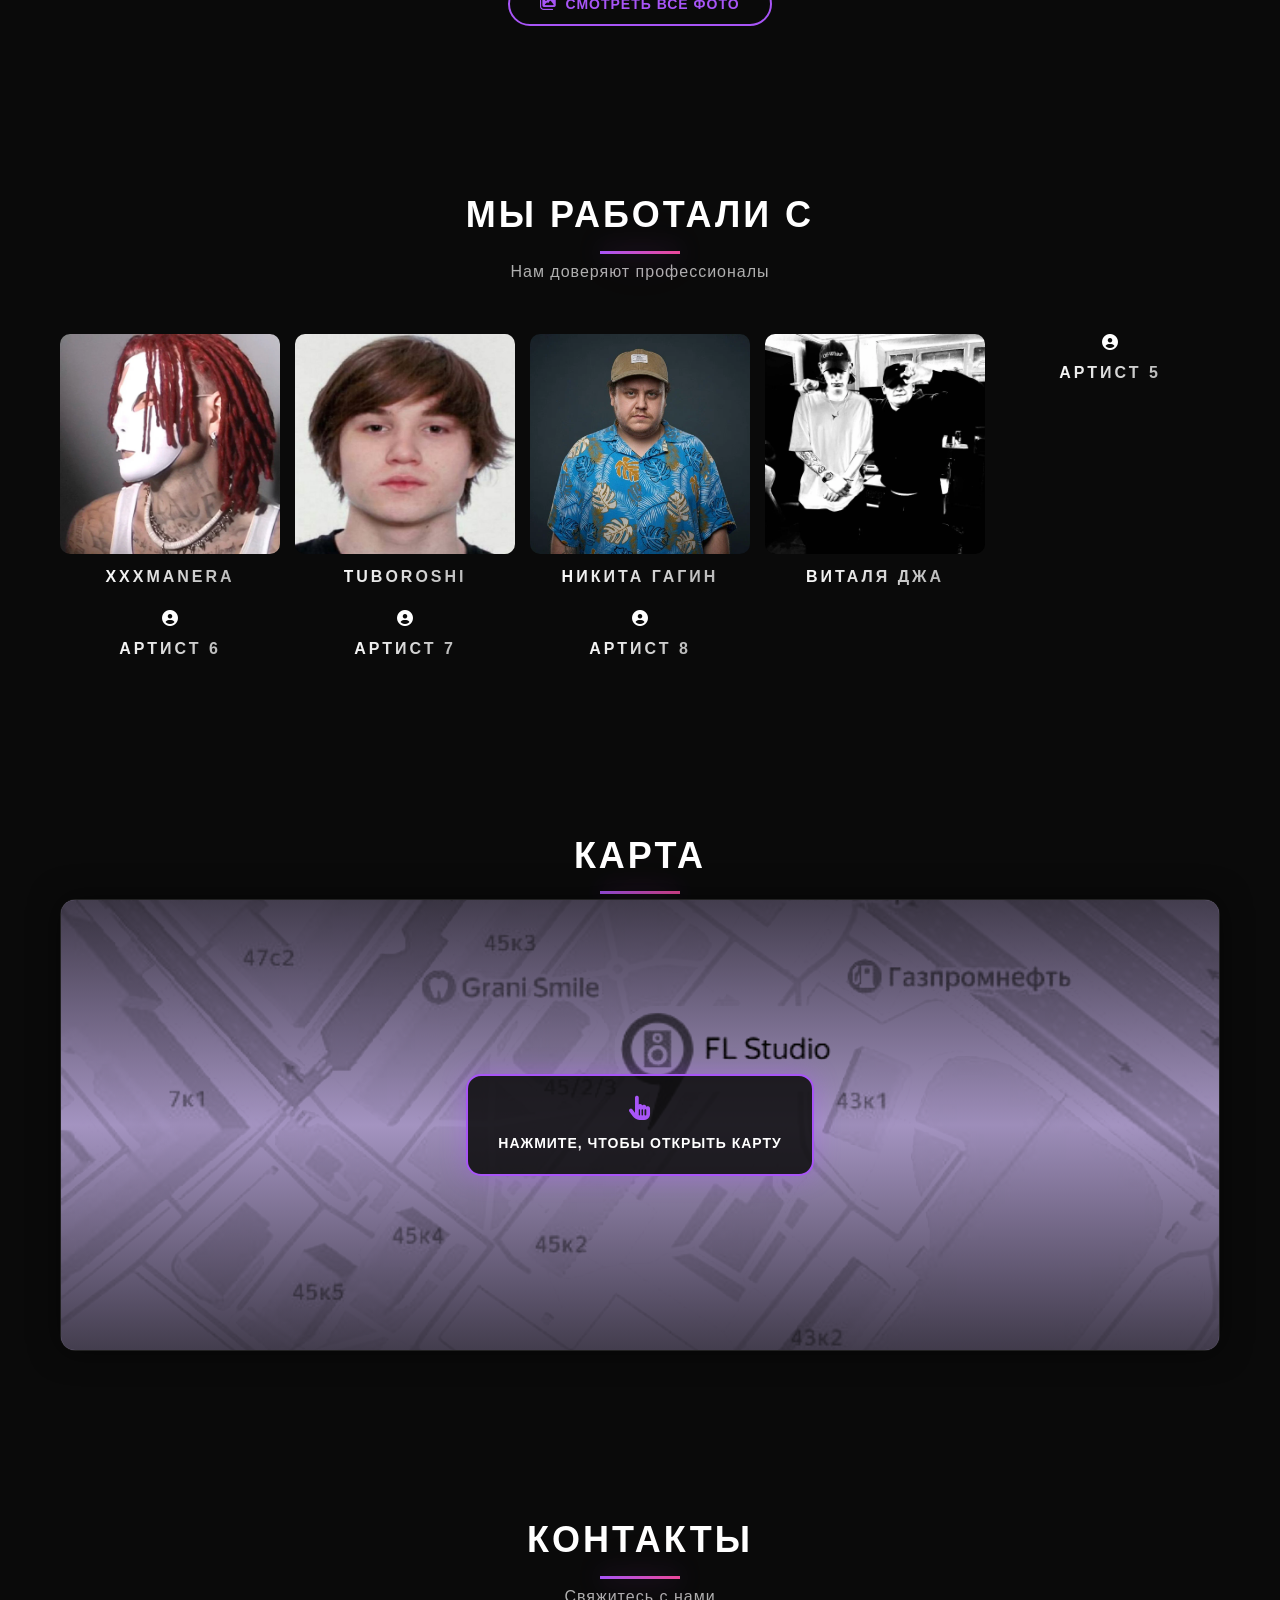
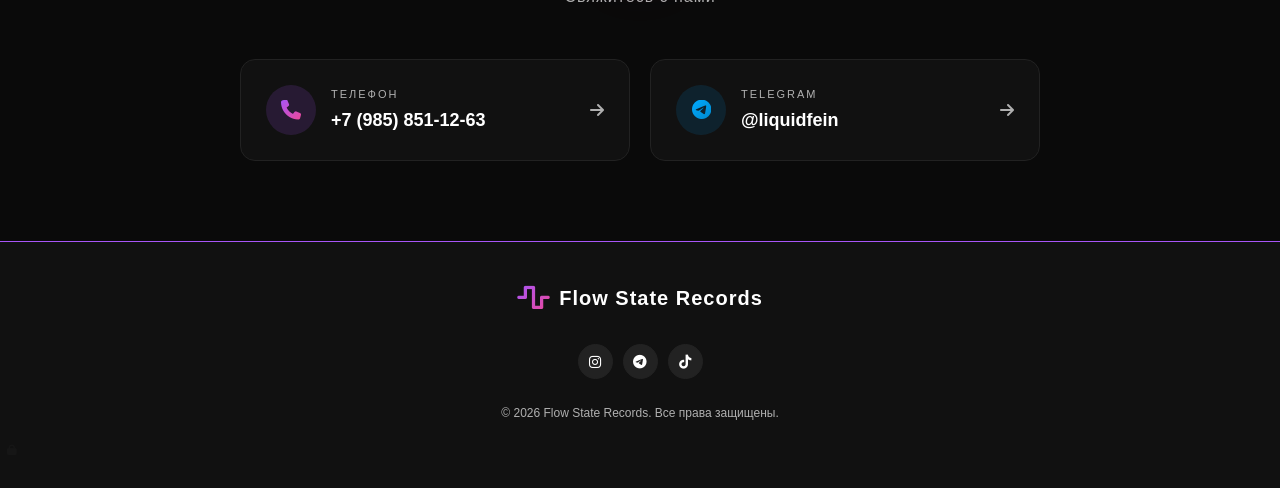
==== commit 0d1e29d6: "new for phone" ====
--- a/about.html
+++ b/about.html
@@ -12,18 +12,7 @@
       href="https://cdnjs.cloudflare.com/ajax/libs/font-awesome/6.5.1/css/all.min.css"
     />
     <link rel="stylesheet" href="css/style.css" />
-    <script>
-      (function () {
-        const script = document.createElement("script");
-        script.src = "js/telegram-web-app.js";
-        script.onerror = function () {
-          const fallback = document.createElement("script");
-          fallback.src = "https://telegram.org/js/telegram-web-app.js";
-          document.head.appendChild(fallback);
-        };
-        document.head.appendChild(script);
-      })();
-    </script>
+    <script src="js/telegram-web-app.js"></script>
   </head>
   <body>
     <div class="bg-layer" aria-hidden="true">
@@ -178,7 +167,6 @@
       <div class="container">
         <h2 class="section-title">КАРТА</h2>
         <div class="map-container" id="mapContainer">
-          <!-- Превью-заглушка -->
           <div class="map-preview" id="mapPreview" onclick="activateMap()">
             <img
               src="images/map-preview.jpg"
--- a/css/style.css
+++ b/css/style.css
@@ -34,6 +34,8 @@
   color: var(--white);
   line-height: 1.6;
   overflow-x: hidden;
+  overscroll-behavior-x: none;
+  -webkit-overflow-scrolling: touch;
 }
 
 .container {
@@ -388,27 +390,45 @@
 }
 
 /* ===== Кнопки ===== */
-.back-btn {
-  position: fixed;
-  top: 20px;
-  left: 20px;
-  z-index: 100;
+.back-btn,
+.admin-back {
   display: inline-flex;
   align-items: center;
   gap: 8px;
   color: var(--white);
-  font-size: 14px;
+  font-size: 13px;
   font-weight: 600;
   padding: 10px 20px;
   background: rgba(10, 10, 10, 0.7);
   border-radius: 30px;
   border: 1px solid var(--medium-gray);
   transition: all 0.2s;
-}
-
-.back-btn:hover {
+  text-transform: uppercase;
+  letter-spacing: 1px;
+  text-decoration: none;
+}
+
+.back-btn {
+  position: fixed;
+  top: 20px;
+  left: 20px;
+  z-index: 100;
+  font-size: 14px;
+}
+
+.back-btn:hover,
+.admin-back:hover {
   border-color: var(--accent-purple);
   color: var(--accent-purple);
+}
+
+.admin-back {
+  margin-bottom: 20px;
+  align-self: flex-start;
+}
+
+.admin-back:hover {
+  transform: translateX(-3px);
 }
 
 .btn-book-service {
@@ -561,6 +581,17 @@
   transition: all 0.3s;
 }
 
+.form-group select,
+.form-group select option {
+  color: var(--white);
+  background: var(--medium-gray);
+}
+
+.form-group select option:disabled {
+  color: #888;
+  font-style: italic;
+}
+
 .form-group input:focus,
 .form-group select:focus {
   outline: none;
@@ -611,12 +642,63 @@
   border: 1px solid var(--accent-purple);
 }
 
-.price-summary strong {
+.price-line strong {
   font-size: 24px;
   background: linear-gradient(135deg, var(--accent-purple), var(--accent-pink));
   -webkit-background-clip: text;
   -webkit-text-fill-color: transparent;
   background-clip: text;
+}
+
+.price-right {
+  display: flex;
+  flex-direction: column;
+  align-items: flex-end;
+  gap: 4px;
+}
+
+.price-line {
+  display: flex;
+  align-items: center;
+  gap: 10px;
+}
+
+.price-old {
+  font-size: 14px;
+  color: var(--light-gray);
+  text-decoration: line-through;
+  opacity: 0.7;
+}
+
+.price-discount {
+  display: inline-flex;
+  align-items: center;
+  gap: 6px;
+  font-size: 11px;
+  font-weight: 700;
+  letter-spacing: 1px;
+  text-transform: uppercase;
+  color: var(--accent-pink);
+  background: rgba(236, 72, 153, 0.12);
+  border: 1px solid rgba(236, 72, 153, 0.35);
+  padding: 4px 10px;
+  border-radius: 20px;
+  animation: discountPulse 2s ease-in-out infinite;
+}
+
+.price-discount i {
+  font-size: 10px;
+  color: var(--accent-pink);
+}
+
+@keyframes discountPulse {
+  0%,
+  100% {
+    box-shadow: 0 0 0 rgba(236, 72, 153, 0);
+  }
+  50% {
+    box-shadow: 0 0 15px rgba(236, 72, 153, 0.4);
+  }
 }
 
 .btn-book {
@@ -714,6 +796,7 @@
   background: var(--medium-gray);
   border: 1px solid transparent;
   transition: all 0.2s;
+  position: relative;
 }
 
 .calendar-day:hover:not(.disabled):not(.empty) {
@@ -742,6 +825,80 @@
   color: var(--white);
   font-weight: 700;
   box-shadow: var(--neon-mixed-glow);
+}
+
+.calendar-day.booked {
+  background: rgba(255, 68, 68, 0.15);
+  border-color: rgba(255, 68, 68, 0.4);
+  position: relative;
+  opacity: 1;
+}
+
+.calendar-day.booked::after {
+  content: "";
+  position: absolute;
+  top: 50%;
+  left: 50%;
+  width: 100%;
+  height: 1.5px;
+  background: #ff4444;
+  transform: translate(-50%, -50%) rotate(-45deg);
+}
+
+/* ===== Легенда календаря ===== */
+.calendar-legend {
+  display: flex;
+  justify-content: center;
+  flex-wrap: wrap;
+  gap: 15px;
+  margin-top: 20px;
+  padding-top: 15px;
+  border-top: 1px solid var(--medium-gray);
+}
+
+.calendar-legend-item {
+  display: flex;
+  align-items: center;
+  gap: 8px;
+  font-size: 12px;
+  color: var(--light-gray);
+  letter-spacing: 0.5px;
+}
+
+.calendar-legend-dot {
+  width: 14px;
+  height: 14px;
+  border-radius: 4px;
+  flex-shrink: 0;
+  position: relative;
+}
+
+.calendar-legend-dot.free {
+  background: var(--medium-gray);
+  border: 1px solid #333;
+}
+
+.calendar-legend-dot.full {
+  background: rgba(255, 68, 68, 0.15);
+  border: 1px solid rgba(255, 68, 68, 0.4);
+  position: relative;
+}
+
+.calendar-legend-dot.full::after {
+  content: "";
+  position: absolute;
+  top: 50%;
+  left: 50%;
+  width: 100%;
+  height: 1.5px;
+  background: #ff4444;
+  transform: translate(-50%, -50%) rotate(-45deg);
+}
+
+.calendar-legend-dot.past {
+  background: var(--dark-gray);
+  border: 1px solid #333;
+  opacity: 0.4;
 }
 
 .calendar-modal {
@@ -839,7 +996,486 @@
   width: 20px;
 }
 
-/* ===== ГАЛЕРЕЯ-КАРУСЕЛЬ ===== */
+/* ===== Имя из Telegram ===== */
+.form-group.hidden-in-tg {
+  display: none;
+}
+
+.user-badge {
+  display: none;
+  align-items: center;
+  gap: 10px;
+  padding: 12px 15px;
+  background: rgba(168, 85, 247, 0.1);
+  border: 1px solid rgba(168, 85, 247, 0.3);
+  border-radius: 8px;
+  margin-bottom: 20px;
+}
+
+.user-badge.visible {
+  display: flex;
+}
+
+.user-badge i {
+  color: var(--accent-purple);
+  font-size: 18px;
+}
+
+.user-badge span {
+  color: var(--white);
+  font-size: 15px;
+  font-weight: 600;
+}
+
+/* ===== Кастомный выбор времени ===== */
+.custom-time-picker {
+  display: flex;
+  justify-content: space-between;
+  align-items: center;
+  width: 100%;
+  padding: 12px 15px;
+  background: var(--medium-gray);
+  border: 1px solid #333;
+  color: var(--white);
+  border-radius: 8px;
+  font-size: 16px;
+  cursor: pointer;
+  transition: all 0.3s;
+}
+
+.custom-time-picker:hover {
+  border-color: var(--accent-purple);
+}
+
+.custom-time-picker.active {
+  border-color: var(--accent-purple);
+  box-shadow: 0 0 15px rgba(168, 85, 247, 0.3);
+}
+
+.custom-time-picker i {
+  color: var(--accent-purple);
+  font-size: 18px;
+}
+
+.custom-time-picker span {
+  color: var(--light-gray);
+}
+
+.custom-time-picker span.has-value {
+  color: var(--white);
+  font-weight: 600;
+}
+
+/* ===== Модалка выбора времени ===== */
+.time-picker-overlay {
+  display: none;
+  position: fixed;
+  inset: 0;
+  background: rgba(10, 10, 10, 0.92);
+  backdrop-filter: blur(10px);
+  z-index: 2500;
+  align-items: center;
+  justify-content: center;
+  padding: 20px;
+  animation: promoFadeIn 0.3s ease;
+}
+
+.time-picker-overlay.active {
+  display: flex;
+}
+
+.time-picker-modal {
+  background: linear-gradient(180deg, var(--dark) 0%, #0a0a0a 100%);
+  border: 1px solid rgba(168, 85, 247, 0.3);
+  border-radius: 24px;
+  padding: 28px 24px;
+  width: 100%;
+  max-width: 500px;
+  max-height: 85vh;
+  display: flex;
+  flex-direction: column;
+  animation: promoSlideDown 0.4s ease;
+  box-shadow:
+    0 0 60px rgba(168, 85, 247, 0.3),
+    0 20px 60px rgba(0, 0, 0, 0.7);
+  position: relative;
+  overflow: hidden;
+}
+
+.time-picker-modal::before {
+  content: "";
+  position: absolute;
+  top: 0;
+  left: 0;
+  right: 0;
+  height: 2px;
+  background: linear-gradient(90deg, var(--accent-purple), var(--accent-pink));
+  box-shadow: 0 0 20px rgba(168, 85, 247, 0.8);
+}
+
+.time-picker-header {
+  display: flex;
+  justify-content: space-between;
+  align-items: center;
+  margin-bottom: 20px;
+  gap: 15px;
+}
+
+.time-picker-header h3 {
+  font-size: 18px;
+  letter-spacing: 2px;
+  text-transform: uppercase;
+  color: var(--white);
+  display: flex;
+  align-items: center;
+  gap: 10px;
+  flex-wrap: wrap;
+}
+
+.time-picker-hours-badge {
+  font-size: 12px;
+  padding: 4px 12px;
+  background: linear-gradient(135deg, var(--accent-purple), var(--accent-pink));
+  color: var(--white);
+  border-radius: 12px;
+  letter-spacing: 1px;
+  box-shadow: 0 0 15px rgba(168, 85, 247, 0.5);
+}
+
+.time-picker-close {
+  width: 38px;
+  height: 38px;
+  border-radius: 50%;
+  background: rgba(255, 255, 255, 0.05);
+  border: 1px solid rgba(255, 255, 255, 0.1);
+  color: var(--light-gray);
+  cursor: pointer;
+  display: flex;
+  align-items: center;
+  justify-content: center;
+  transition: all 0.3s;
+  font-size: 14px;
+  flex-shrink: 0;
+}
+
+.time-picker-close:hover {
+  background: var(--accent-pink);
+  border-color: var(--accent-pink);
+  color: var(--white);
+  transform: rotate(90deg);
+  box-shadow: 0 0 20px rgba(236, 72, 153, 0.6);
+}
+
+.time-picker-date-info {
+  display: flex;
+  align-items: center;
+  gap: 10px;
+  padding: 10px 15px;
+  background: rgba(168, 85, 247, 0.08);
+  border: 1px solid rgba(168, 85, 247, 0.2);
+  border-radius: 12px;
+  margin-bottom: 18px;
+  font-size: 13px;
+  color: var(--light-gray);
+}
+
+.time-picker-date-info i {
+  color: var(--accent-purple);
+  font-size: 16px;
+}
+
+.time-picker-date-info strong {
+  color: var(--white);
+  letter-spacing: 1px;
+}
+
+.time-picker-legend {
+  display: flex;
+  gap: 20px;
+  margin-bottom: 15px;
+  padding-bottom: 15px;
+  border-bottom: 1px solid var(--medium-gray);
+}
+
+.time-legend-item {
+  display: flex;
+  align-items: center;
+  gap: 8px;
+  font-size: 12px;
+  color: var(--light-gray);
+  text-transform: uppercase;
+  letter-spacing: 1px;
+}
+
+.time-legend-dot {
+  width: 12px;
+  height: 12px;
+  border-radius: 4px;
+}
+
+.time-legend-dot.free {
+  background: rgba(0, 200, 100, 0.15);
+  border: 1px solid #00c864;
+}
+
+.time-legend-dot.busy {
+  background: rgba(255, 68, 68, 0.15);
+  border: 1px solid #ff4444;
+}
+
+.time-picker-duration {
+  display: flex;
+  flex-direction: column;
+  gap: 10px;
+  padding: 14px 15px;
+  background: rgba(168, 85, 247, 0.06);
+  border: 1px solid rgba(168, 85, 247, 0.2);
+  border-radius: 14px;
+  margin-bottom: 16px;
+}
+
+.time-picker-duration-label {
+  font-size: 12px;
+  color: var(--light-gray);
+  text-transform: uppercase;
+  letter-spacing: 1.5px;
+  font-weight: 700;
+  display: flex;
+  align-items: center;
+  gap: 8px;
+}
+
+.time-picker-duration-label i {
+  color: var(--accent-purple);
+  font-size: 14px;
+}
+
+.time-picker-duration-options {
+  display: flex;
+  gap: 8px;
+  overflow-x: auto;
+  padding-bottom: 4px;
+  scrollbar-width: thin;
+  scrollbar-color: var(--accent-purple) transparent;
+}
+
+.time-picker-duration-options::-webkit-scrollbar {
+  height: 4px;
+}
+
+.time-picker-duration-options::-webkit-scrollbar-thumb {
+  background: var(--accent-purple);
+  border-radius: 2px;
+}
+
+.duration-btn {
+  flex-shrink: 0;
+  padding: 10px 18px;
+  background: rgba(255, 255, 255, 0.03);
+  border: 2px solid rgba(255, 255, 255, 0.08);
+  color: var(--light-gray);
+  border-radius: 10px;
+  font-size: 14px;
+  font-weight: 700;
+  cursor: pointer;
+  transition: all 0.25s cubic-bezier(0.4, 0, 0.2, 1);
+  letter-spacing: 0.5px;
+  white-space: nowrap;
+  min-width: 55px;
+  text-align: center;
+}
+
+.duration-btn:hover {
+  border-color: rgba(168, 85, 247, 0.4);
+  color: var(--white);
+  background: rgba(168, 85, 247, 0.08);
+}
+
+.duration-btn.active {
+  background: linear-gradient(135deg, var(--accent-purple), var(--accent-pink));
+  border-color: transparent;
+  color: var(--white);
+  box-shadow: 0 0 6px rgba(168, 85, 247, 0.5);
+  transform: scale(1.02);
+}
+
+.time-picker-grid {
+  display: grid;
+  grid-template-columns: repeat(auto-fill, minmax(85px, 1fr));
+  gap: 10px;
+  overflow-y: auto;
+  padding: 4px 8px 4px 4px;
+  max-height: 100%;
+  scrollbar-width: thin;
+  scrollbar-color: var(--accent-purple) transparent;
+}
+
+.time-picker-grid::-webkit-scrollbar {
+  width: 5px;
+}
+
+.time-picker-grid::-webkit-scrollbar-track {
+  background: rgba(255, 255, 255, 0.03);
+  border-radius: 3px;
+}
+
+.time-picker-grid::-webkit-scrollbar-thumb {
+  background: linear-gradient(180deg, var(--accent-purple), var(--accent-pink));
+  border-radius: 3px;
+}
+
+.time-slot {
+  padding: 16px 8px;
+  border-radius: 12px;
+  font-size: 15px;
+  font-weight: 700;
+  text-align: center;
+  transition: all 0.25s cubic-bezier(0.4, 0, 0.2, 1);
+  border: 2px solid transparent;
+  letter-spacing: 1px;
+  position: relative;
+  display: flex;
+  align-items: center;
+  justify-content: center;
+  min-height: 52px;
+}
+
+.time-slot.free {
+  background: rgba(0, 200, 100, 0.08);
+  border-color: rgba(0, 200, 100, 0.25);
+  color: #00e676;
+  cursor: pointer;
+}
+
+.time-slot.free:hover {
+  background: rgba(0, 200, 100, 0.2);
+  border-color: #00e676;
+  transform: translateY(-3px);
+  box-shadow: 0 8px 20px rgba(0, 200, 100, 0.3);
+  color: #fff;
+}
+
+.time-slot.free:active {
+  transform: translateY(-1px) scale(0.98);
+}
+
+.time-slot.busy {
+  background: rgba(255, 68, 68, 0.06);
+  border-color: rgba(255, 68, 68, 0.25);
+  color: #ff6666;
+  cursor: not-allowed;
+  opacity: 0.65;
+  position: relative;
+}
+
+.time-slot.busy::after {
+  content: "";
+  position: absolute;
+  top: 50%;
+  left: 15%;
+  right: 15%;
+  height: 1.5px;
+  background: #ff4444;
+  transform: translateY(-50%) rotate(-6deg);
+  box-shadow: 0 0 8px rgba(255, 68, 68, 0.6);
+}
+
+.time-slot.selected {
+  background: linear-gradient(135deg, var(--accent-purple), var(--accent-pink));
+  border-color: transparent;
+  color: var(--white);
+  box-shadow:
+    0 0 5px rgba(168, 85, 247, 0.6),
+    0 0 10px rgba(236, 72, 153, 0.3);
+  transform: scale(1.05);
+  animation: timeSlotPulse 1.5s infinite;
+}
+
+@keyframes timeSlotPulse {
+  0%,
+  100% {
+    box-shadow:
+      0 0 5px rgba(168, 85, 247, 0.6),
+      0 0 10px rgba(236, 72, 153, 0.3);
+  }
+  50% {
+    box-shadow:
+      0 0 7px rgba(168, 85, 247, 0.9),
+      0 0 14px rgba(236, 72, 153, 0.5);
+  }
+}
+
+.time-picker-empty {
+  grid-column: 1 / -1;
+  text-align: center;
+  padding: 40px 20px;
+  color: var(--light-gray);
+}
+
+.time-picker-empty i {
+  font-size: 48px;
+  color: var(--accent-purple);
+  opacity: 0.5;
+  margin-bottom: 15px;
+  display: block;
+}
+
+.time-picker-empty p {
+  font-size: 16px;
+  color: var(--white);
+  margin-bottom: 8px;
+  font-weight: 600;
+}
+
+.time-picker-empty span {
+  font-size: 13px;
+  opacity: 0.7;
+}
+
+.time-picker-done {
+  width: 100%;
+  padding: 16px;
+  margin-top: 18px;
+  background: linear-gradient(135deg, var(--accent-purple), var(--accent-pink));
+  color: var(--white);
+  border: none;
+  border-radius: 14px;
+  font-size: 16px;
+  font-weight: 700;
+  text-transform: uppercase;
+  letter-spacing: 2px;
+  cursor: pointer;
+  transition: all 0.3s;
+  display: flex;
+  align-items: center;
+  justify-content: center;
+  gap: 10px;
+  flex-shrink: 0;
+  box-shadow: 0 0 25px rgba(168, 85, 247, 0.5);
+}
+
+.time-picker-done:hover:not(:disabled) {
+  background: linear-gradient(135deg, var(--accent-dark), var(--accent-pink));
+  transform: translateY(-2px);
+  box-shadow: 0 0 35px rgba(168, 85, 247, 0.7);
+}
+
+.time-picker-done:active:not(:disabled) {
+  transform: translateY(0);
+}
+
+.time-picker-done:disabled {
+  opacity: 0.4;
+  cursor: not-allowed;
+  box-shadow: none;
+  background: var(--medium-gray);
+}
+
+.time-picker-done i {
+  font-size: 14px;
+}
+
+/* ===== Галерея-карусель ===== */
 .gallery-slider {
   position: relative;
   width: 100%;
@@ -849,6 +1485,10 @@
   display: flex;
   align-items: center;
   justify-content: center;
+  touch-action: pan-y;
+  -webkit-user-select: none;
+  user-select: none;
+  overscroll-behavior-x: contain;
 }
 
 .gallery-track {
@@ -858,6 +1498,9 @@
   display: flex;
   align-items: center;
   justify-content: center;
+  touch-action: pan-y;
+  -webkit-user-select: none;
+  user-select: none;
 }
 
 .gallery-slide {
@@ -922,6 +1565,9 @@
   object-fit: cover;
   display: block;
   pointer-events: none;
+  -webkit-user-drag: none;
+  user-select: none;
+  -webkit-touch-callout: none;
 }
 
 .gallery-slide-title {
@@ -1138,6 +1784,7 @@
 .photo-modal-nav.prev {
   left: 20px;
 }
+
 .photo-modal-nav.next {
   right: 20px;
 }
@@ -1228,7 +1875,6 @@
   line-height: 1.4;
 }
 
-/* ===== Текст О студии ===== */
 .about-text-wrapper {
   background: rgba(10, 10, 10, 0.5);
   border-radius: 20px;
@@ -1259,7 +1905,6 @@
   font-style: italic;
 }
 
-/* ===== Артисты ===== */
 .about-artists {
   margin: 20px 0;
   padding: 20px;
@@ -1711,363 +2356,6 @@
   }
 }
 
-/* ===== Анимации ===== */
-@keyframes heroZoom {
-  0%,
-  100% {
-    transform: scale(1);
-  }
-  50% {
-    transform: scale(1.05);
-  }
-}
-
-@keyframes slideUp {
-  from {
-    transform: translateY(100%);
-    opacity: 0;
-  }
-  to {
-    transform: translateY(0);
-    opacity: 1;
-  }
-}
-
-/* ===== Десктоп: календарь справа ===== */
-@media (min-width: 769px) {
-  .booking-wrapper {
-    grid-template-columns: 1fr 1fr;
-    max-width: 1000px;
-    align-items: start;
-  }
-
-  .calendar-modal {
-    display: block;
-    position: static;
-    background: transparent;
-    z-index: auto;
-  }
-
-  .calendar-modal-content {
-    border-radius: 15px;
-    border: 1px solid var(--medium-gray);
-    animation: none;
-    padding: 25px;
-    max-width: none;
-  }
-
-  .calendar-close {
-    display: none;
-  }
-
-  .calendar-toggle {
-    display: none;
-  }
-}
-
-/* ===== Мобильная адаптация ===== */
-@media (max-width: 768px) {
-  .bg-layer::before {
-    width: 400px;
-    height: 400px;
-    top: -150px;
-    left: -150px;
-    filter: blur(60px);
-  }
-
-  .bg-layer::after {
-    width: 300px;
-    height: 300px;
-    right: -100px;
-    filter: blur(1px);
-  }
-
-  .bg-circle-purple {
-    width: 200px;
-    height: 200px;
-    filter: blur(50px);
-  }
-  .bg-circle-pink {
-    width: 250px;
-    height: 250px;
-    filter: blur(60px);
-  }
-  .bg-circle-cyan {
-    width: 150px;
-    height: 150px;
-    filter: blur(40px);
-  }
-  .bg-ring {
-    width: 150px;
-    height: 150px;
-  }
-
-  .bg-dot-3,
-  .bg-dot-4 {
-    display: none;
-  }
-
-  .bg-layer *,
-  .bg-layer::before,
-  .bg-layer::after {
-    animation: none !important;
-  }
-
-  .hero {
-    padding: 80px 15px 40px;
-  }
-
-  .hero-content,
-  .hero-stats {
-    border-radius: 15px;
-    background: rgba(10, 10, 10, 0.65);
-  }
-
-  .hero-content {
-    padding: 25px 15px;
-  }
-
-  .hero-stats {
-    padding: 15px;
-    gap: 15px;
-  }
-
-  .hero-title {
-    font-size: 28px;
-  }
-
-  .hero-title .outline {
-    filter: drop-shadow(0 0 10px rgba(168, 85, 247, 0.5));
-  }
-
-  .hero-subtitle {
-    font-size: 14px;
-    letter-spacing: 1px;
-  }
-
-  .btn-primary,
-  .btn-outline {
-    padding: 12px 20px;
-    font-size: 13px;
-    width: 100%;
-    justify-content: center;
-  }
-
-  .stat-number {
-    font-size: 22px;
-  }
-
-  /* Карусель на мобильных */
-  .gallery-slider {
-    height: 100vw;
-    padding: 0;
-    overflow: visible;
-  }
-
-  .gallery-slide {
-    width: 100vw;
-    height: 100vw;
-  }
-
-  .gallery-slide.pos-left {
-    transform: translate(calc(-50% - 85vw), -50%) scale(0.65);
-  }
-
-  .gallery-slide.pos-right {
-    transform: translate(calc(-50% + 85vw), -50%) scale(0.65);
-  }
-
-  .gallery-slide.pos-hidden-left {
-    transform: translate(calc(-50% - 110vw), -50%) scale(0.45);
-  }
-
-  .gallery-slide.pos-hidden-right {
-    transform: translate(calc(-50% + 110vw), -50%) scale(0.45);
-  }
-
-  .gallery-slide.pos-hidden-left,
-  .gallery-slide.pos-hidden-right {
-    pointer-events: none;
-    cursor: default;
-  }
-
-  .gallery-slide-title {
-    font-size: 13px;
-    padding: 15px;
-  }
-
-  .gallery-dot {
-    width: 8px;
-    height: 8px;
-  }
-  .gallery-dot.active {
-    width: 24px;
-  }
-
-  .booking-wrapper {
-    grid-template-columns: 1fr;
-    gap: 20px;
-    max-width: 100%;
-  }
-
-  .booking-form {
-    padding: 20px 15px;
-  }
-  .calendar-day {
-    font-size: 12px;
-  }
-  .booking-info {
-    padding: 15px;
-  }
-  .booking-info ul {
-    grid-template-columns: 1fr;
-  }
-
-  .contacts {
-    padding: 50px 0;
-  }
-  .contacts-grid {
-    grid-template-columns: 1fr;
-    gap: 12px;
-  }
-  .contact-card {
-    padding: 18px;
-  }
-  .contact-icon {
-    width: 40px;
-    height: 40px;
-  }
-  .contact-icon i {
-    font-size: 16px;
-  }
-  .contact-value {
-    font-size: 15px;
-  }
-
-  section {
-    padding: 60px 0;
-  }
-  .section-title {
-    font-size: 28px;
-  }
-
-  .promo-overlay {
-    padding-top: 60px;
-  }
-
-  .promo-modal {
-    padding: 25px 20px;
-    border-radius: 15px;
-  }
-
-  .promo-icon {
-    width: 55px;
-    height: 55px;
-  }
-  .promo-icon i {
-    font-size: 24px;
-  }
-  .promo-title {
-    font-size: 22px;
-  }
-  .promo-subtitle {
-    font-size: 12px;
-  }
-  .promo-btn {
-    padding: 12px 25px;
-    font-size: 12px;
-  }
-
-  .about-content {
-    grid-template-columns: 1fr;
-    gap: 30px;
-  }
-  .about-features {
-    grid-template-columns: repeat(2, 1fr);
-    gap: 10px;
-  }
-  .clients-grid {
-    grid-template-columns: repeat(2, 1fr);
-    gap: 10px;
-  }
-
-  .feature {
-    padding: 15px;
-  }
-  .feature i {
-    font-size: 24px;
-  }
-  .feature span {
-    font-size: 11px;
-  }
-
-  .about-text-wrapper {
-    padding: 20px 15px;
-    border-radius: 15px;
-  }
-
-  .about-text-wrapper p {
-    font-size: 14px;
-  }
-
-  .about-artists {
-    padding: 15px;
-  }
-  .about-artists-label {
-    font-size: 12px;
-    letter-spacing: 1px;
-  }
-  .about-artists-names {
-    gap: 8px;
-  }
-  .about-artists-names span {
-    padding: 8px 15px;
-    font-size: 11px;
-  }
-}
-
-@media (max-width: 480px) {
-  .bg-circle-pink,
-  .bg-circle-cyan,
-  .bg-ring,
-  .bg-dot {
-    display: none;
-  }
-
-  .bg-layer::before {
-    filter: blur(40px);
-  }
-}
-
-@media (prefers-reduced-motion: reduce) {
-  .bg-layer *,
-  .bg-layer::before,
-  .bg-layer::after {
-    animation: none !important;
-  }
-}
-
-/* ===== Telegram Web App ===== */
-.telegram-app .hero {
-  padding-top: 60px;
-}
-
-.calendar-day.booked {
-  background: rgba(255, 68, 68, 0.2);
-  border-color: #ff4444;
-  cursor: not-allowed;
-  position: relative;
-}
-
-.calendar-day.booked::after {
-  content: "";
-  position: absolute;
-  width: 100%;
-  height: 2px;
-  background: #ff4444;
-  transform: rotate(-45deg);
-}
-
 /* ===== Уведомление об успехе ===== */
 .success-overlay {
   display: none;
@@ -2172,22 +2460,116 @@
   }
 }
 
-@media (max-width: 768px) {
-  .success-modal {
-    padding: 28px 22px;
-  }
-  .success-icon {
-    width: 65px;
-    height: 65px;
-  }
-  .success-icon i {
-    font-size: 30px;
-  }
-  .success-title {
-    font-size: 20px;
-  }
-  .success-text {
-    font-size: 13px;
+/* ===== Уведомление об ошибке ===== */
+.error-overlay {
+  display: none;
+  position: fixed;
+  inset: 0;
+  background: rgba(10, 10, 10, 0.85);
+  backdrop-filter: blur(8px);
+  z-index: 6500;
+  align-items: center;
+  justify-content: center;
+  padding: 20px;
+  animation: promoFadeIn 0.3s ease;
+}
+
+.error-overlay.active {
+  display: flex;
+}
+
+.error-modal {
+  background: var(--dark);
+  border: 1px solid #ff4444;
+  border-radius: 20px;
+  padding: 35px 30px;
+  text-align: center;
+  width: 100%;
+  max-width: 420px;
+  box-shadow:
+    0 0 60px rgba(255, 68, 68, 0.4),
+    0 20px 60px rgba(0, 0, 0, 0.7);
+  animation: errorShake 0.4s ease;
+  position: relative;
+}
+
+.error-icon {
+  width: 80px;
+  height: 80px;
+  border-radius: 50%;
+  background: linear-gradient(135deg, #ff4444, #cc0000);
+  display: flex;
+  align-items: center;
+  justify-content: center;
+  margin: 0 auto 20px;
+  animation: errorPulse 1.5s infinite;
+}
+
+.error-icon i {
+  font-size: 38px;
+  color: var(--white);
+}
+
+.error-title {
+  font-size: 24px;
+  font-weight: 900;
+  letter-spacing: 2px;
+  text-transform: uppercase;
+  color: #ff4444;
+  margin-bottom: 12px;
+}
+
+.error-text {
+  font-size: 15px;
+  color: var(--light-gray);
+  line-height: 1.6;
+  margin-bottom: 25px;
+}
+
+.error-btn {
+  width: 100%;
+  padding: 14px;
+  background: linear-gradient(135deg, #ff4444, #cc0000);
+  color: var(--white);
+  border: none;
+  border-radius: 30px;
+  font-size: 15px;
+  font-weight: 700;
+  text-transform: uppercase;
+  letter-spacing: 2px;
+  cursor: pointer;
+  transition: all 0.3s;
+}
+
+.error-btn:hover {
+  background: linear-gradient(135deg, #ff6666, #dd0000);
+  transform: translateY(-3px);
+  box-shadow: 0 0 25px rgba(255, 68, 68, 0.7);
+}
+
+@keyframes errorShake {
+  0%,
+  100% {
+    transform: translateX(0);
+  }
+  25% {
+    transform: translateX(-8px);
+  }
+  50% {
+    transform: translateX(8px);
+  }
+  75% {
+    transform: translateX(-4px);
+  }
+}
+
+@keyframes errorPulse {
+  0%,
+  100% {
+    box-shadow: 0 0 20px rgba(255, 68, 68, 0.5);
+  }
+  50% {
+    box-shadow: 0 0 40px rgba(255, 68, 68, 0.9);
   }
 }
 
@@ -2287,11 +2669,12 @@
 
 .admin-date-input {
   display: flex;
+  flex-direction: column;
   gap: 10px;
 }
 
 .admin-date-input input {
-  flex: 1;
+  width: 100%;
   padding: 12px 15px;
   background: var(--medium-gray);
   border: 1px solid #333;
@@ -2304,25 +2687,32 @@
 .admin-date-input input:focus {
   outline: none;
   border-color: var(--accent-purple);
+  box-shadow: 0 0 15px rgba(168, 85, 247, 0.3);
 }
 
 .admin-date-input button {
-  padding: 12px 25px;
+  width: 100%;
+  padding: 14px;
   background: linear-gradient(135deg, var(--accent-purple), var(--accent-pink));
   color: var(--white);
   border: none;
-  border-radius: 8px;
+  border-radius: 10px;
   font-size: 14px;
   font-weight: 700;
   cursor: pointer;
   text-transform: uppercase;
-  letter-spacing: 1px;
+  letter-spacing: 2px;
   transition: all 0.3s;
-  white-space: nowrap;
+  display: inline-flex;
+  align-items: center;
+  justify-content: center;
+  gap: 8px;
 }
 
 .admin-date-input button:hover {
   background: linear-gradient(135deg, var(--accent-dark), var(--accent-pink));
+  box-shadow: var(--neon-mixed-glow);
+  transform: translateY(-2px);
 }
 
 .admin-dates-list {
@@ -2332,54 +2722,136 @@
 }
 
 .admin-date-item {
-  display: flex;
-  justify-content: space-between;
-  align-items: center;
-  padding: 14px 18px;
   background: rgba(168, 85, 247, 0.1);
   border: 1px solid rgba(168, 85, 247, 0.3);
   border-radius: 10px;
+  overflow: hidden;
   transition: all 0.3s;
 }
 
-.admin-date-item:hover {
-  border-color: var(--accent-purple);
-  background: rgba(168, 85, 247, 0.15);
-}
-
-.admin-date-item span {
+.admin-date-header {
+  display: flex;
+  justify-content: space-between;
+  align-items: center;
+  padding: 14px 18px;
+  gap: 10px;
+  flex-wrap: wrap;
+}
+
+.admin-date-info {
+  display: flex;
+  align-items: center;
+  gap: 12px;
+  flex-wrap: wrap;
+}
+
+.admin-date-info i {
+  color: var(--accent-purple);
+  font-size: 16px;
+}
+
+.admin-date-info span:first-of-type {
   font-size: 15px;
   font-weight: 700;
   letter-spacing: 2px;
   color: var(--white);
-  display: flex;
-  align-items: center;
-  gap: 12px;
-}
-
-.admin-date-item span i {
+}
+
+.admin-date-status {
+  font-size: 11px;
+  padding: 3px 10px;
+  border-radius: 12px;
+  text-transform: uppercase;
+  letter-spacing: 1px;
+  font-weight: 700;
+}
+
+.admin-date-status.full {
+  background: rgba(255, 68, 68, 0.15);
+  color: #ff4444;
+  border: 1px solid rgba(255, 68, 68, 0.4);
+}
+
+.admin-date-status.partial {
+  background: rgba(236, 72, 153, 0.15);
+  color: var(--accent-pink);
+  border: 1px solid rgba(236, 72, 153, 0.4);
+}
+
+.admin-date-actions {
+  display: flex;
+  gap: 8px;
+}
+
+.admin-toggle-hours {
+  padding: 8px 14px;
+  background: rgba(168, 85, 247, 0.15);
+  border: 1px solid rgba(168, 85, 247, 0.4);
   color: var(--accent-purple);
-}
-
-.admin-remove {
-  width: 38px;
-  height: 38px;
-  border-radius: 50%;
+  border-radius: 20px;
+  font-size: 12px;
+  font-weight: 600;
+  cursor: pointer;
+  transition: all 0.2s;
+  display: inline-flex;
+  align-items: center;
+  gap: 6px;
+}
+
+.admin-toggle-hours:hover {
+  background: var(--accent-purple);
+  color: var(--white);
+}
+
+.admin-hours-panel {
+  max-height: 0;
+  overflow: hidden;
+  transition: max-height 0.4s ease;
+  background: rgba(10, 10, 10, 0.3);
+}
+
+.admin-hours-panel.active {
+  max-height: 500px;
+  padding: 15px;
+}
+
+.admin-hours-grid {
+  display: grid;
+  grid-template-columns: repeat(auto-fill, minmax(70px, 1fr));
+  gap: 8px;
+}
+
+.admin-hour-btn {
+  padding: 8px 4px;
+  border-radius: 6px;
+  font-size: 12px;
+  font-weight: 700;
+  cursor: pointer;
+  transition: all 0.2s;
+  border: 1px solid transparent;
+  text-align: center;
+}
+
+.admin-hour-btn.free {
+  background: rgba(0, 200, 100, 0.1);
+  border-color: rgba(0, 200, 100, 0.3);
+  color: #00c864;
+}
+
+.admin-hour-btn.free:hover {
+  background: rgba(0, 200, 100, 0.25);
+  border-color: #00c864;
+}
+
+.admin-hour-btn.busy {
   background: rgba(255, 68, 68, 0.15);
-  border: 1px solid rgba(255, 68, 68, 0.4);
+  border-color: rgba(255, 68, 68, 0.4);
   color: #ff4444;
-  cursor: pointer;
-  display: flex;
-  align-items: center;
-  justify-content: center;
-  font-size: 14px;
-  transition: all 0.3s;
-}
-
-.admin-remove:hover {
-  background: #ff4444;
-  color: var(--white);
-  transform: scale(1.1);
+}
+
+.admin-hour-btn.busy:hover {
+  background: rgba(255, 68, 68, 0.3);
+  border-color: #ff4444;
 }
 
 .admin-empty {
@@ -2413,20 +2885,6 @@
   color: var(--accent-pink);
 }
 
-@media (max-width: 768px) {
-  .admin-page {
-    padding: 80px 0 40px;
-  }
-  .admin-card {
-    padding: 20px 15px;
-  }
-  .admin-date-item span {
-    font-size: 13px;
-    letter-spacing: 1px;
-  }
-}
-
-/* ===== Скрытая кнопка админа ===== */
 .admin-lock {
   display: inline-flex;
   align-items: center;
@@ -2439,7 +2897,6 @@
   opacity: 0.3;
   transition: all 0.4s ease;
   cursor: pointer;
-  position: relative;
   border-radius: 50%;
   text-decoration: none;
 }
@@ -2456,41 +2913,782 @@
   pointer-events: none;
 }
 
-/* Кнопка "На главную" в админке */
-.admin-back {
-  margin-bottom: 20px;
+.admin-remove {
+  width: 38px;
+  height: 38px;
+  border-radius: 50%;
+  background: rgba(255, 68, 68, 0.12);
+  border: 1px solid rgba(255, 68, 68, 0.35);
+  color: #ff4444;
+  cursor: pointer;
+  display: flex;
+  align-items: center;
+  justify-content: center;
+  font-size: 14px;
+  transition: all 0.3s cubic-bezier(0.4, 0, 0.2, 1);
+  flex-shrink: 0;
+}
+
+.admin-remove:hover {
+  background: #ff4444;
+  border-color: #ff4444;
+  color: var(--white);
+  transform: scale(1.1);
+  box-shadow: 0 0 20px rgba(255, 68, 68, 0.6);
+}
+
+.admin-remove:active {
+  transform: scale(0.95);
+}
+
+.admin-remove i {
+  pointer-events: none;
+}
+
+/* ===== Фильтр истории ===== */
+.admin-filter {
+  display: flex;
+  gap: 8px;
+  flex-wrap: wrap;
+}
+
+.admin-filter-btn {
+  padding: 8px 16px;
+  background: rgba(255, 255, 255, 0.03);
+  border: 1px solid var(--medium-gray);
+  color: var(--light-gray);
+  border-radius: 20px;
+  font-size: 12px;
+  font-weight: 600;
+  cursor: pointer;
+  transition: all 0.2s;
+  letter-spacing: 0.5px;
+}
+
+.admin-filter-btn:hover {
+  border-color: var(--accent-purple);
+  color: var(--white);
+}
+
+.admin-filter-btn.active {
+  background: linear-gradient(135deg, var(--accent-purple), var(--accent-pink));
+  border-color: transparent;
+  color: var(--white);
+  box-shadow: 0 0 15px rgba(168, 85, 247, 0.5);
+}
+
+.admin-history-count {
+  display: inline-block;
+  padding: 2px 10px;
+  background: linear-gradient(135deg, var(--accent-purple), var(--accent-pink));
+  border-radius: 12px;
+  font-size: 12px;
+  margin-left: 8px;
+}
+
+/* ===== История заявок ===== */
+.admin-history-list {
+  display: flex;
+  flex-direction: column;
+  gap: 12px;
+}
+
+.admin-history-item {
+  background: rgba(168, 85, 247, 0.05);
+  border: 1px solid rgba(168, 85, 247, 0.2);
+  border-radius: 12px;
+  padding: 15px;
+  transition: all 0.2s;
+}
+
+.admin-history-item:hover {
+  border-color: var(--accent-purple);
+  background: rgba(168, 85, 247, 0.1);
+}
+
+.admin-history-header {
+  display: flex;
+  justify-content: space-between;
+  align-items: center;
+  gap: 10px;
+  margin-bottom: 12px;
+  flex-wrap: wrap;
+}
+
+.admin-history-service {
+  font-size: 15px;
+  font-weight: 700;
+  color: var(--white);
+  letter-spacing: 1px;
+  display: flex;
+  align-items: center;
+  gap: 8px;
+}
+
+.admin-history-service i {
+  color: var(--accent-purple);
+}
+
+.admin-history-status {
   display: inline-flex;
   align-items: center;
+  gap: 5px;
+  padding: 4px 12px;
+  border-radius: 20px;
+  font-size: 11px;
+  font-weight: 700;
+  text-transform: uppercase;
+  letter-spacing: 1px;
+}
+
+.admin-history-status.confirmed {
+  background: rgba(0, 200, 100, 0.15);
+  color: #00c864;
+  border: 1px solid rgba(0, 200, 100, 0.4);
+}
+
+.admin-history-status.pending {
+  background: rgba(255, 165, 0, 0.15);
+  color: #ffa500;
+  border: 1px solid rgba(255, 165, 0, 0.4);
+}
+
+.admin-history-status.cancelled {
+  background: rgba(255, 68, 68, 0.15);
+  color: #ff4444;
+  border: 1px solid rgba(255, 68, 68, 0.4);
+}
+
+.admin-history-body {
+  display: flex;
+  flex-direction: column;
+  gap: 6px;
+  margin-bottom: 12px;
+}
+
+.admin-history-row {
+  font-size: 13px;
+  color: var(--light-gray);
+  display: flex;
+  align-items: center;
   gap: 8px;
-  align-self: flex-start;
-  padding: 10px 20px;
-  background: rgba(10, 10, 10, 0.7);
+}
+
+.admin-history-row i {
+  color: var(--accent-purple);
+  width: 16px;
+  font-size: 12px;
+}
+
+.admin-history-user,
+.admin-history-phone {
+  display: inline-flex;
+  align-items: center;
+  gap: 8px;
+  font-size: 13px;
+  color: var(--white);
+  text-decoration: none;
+  transition: all 0.2s;
+}
+
+.admin-history-user:hover,
+.admin-history-phone:hover {
+  color: var(--accent-purple);
+}
+
+.admin-history-user i,
+.admin-history-phone i {
+  color: var(--accent-purple);
+  width: 16px;
+  font-size: 12px;
+}
+
+.admin-history-footer {
+  display: flex;
+  justify-content: space-between;
+  align-items: center;
+  gap: 10px;
+  padding-top: 12px;
+  border-top: 1px solid rgba(168, 85, 247, 0.15);
+  flex-wrap: wrap;
+}
+
+.admin-history-price {
+  font-size: 14px;
+  font-weight: 700;
+  background: linear-gradient(135deg, var(--accent-purple), var(--accent-pink));
+  -webkit-background-clip: text;
+  -webkit-text-fill-color: transparent;
+  background-clip: text;
+  display: inline-flex;
+  align-items: center;
+  gap: 6px;
+}
+
+.admin-history-date {
+  font-size: 11px;
+  color: var(--light-gray);
+  display: inline-flex;
+  align-items: center;
+  gap: 6px;
+}
+
+.admin-history-link {
+  background: linear-gradient(
+    135deg,
+    var(--accent-purple),
+    var(--accent-pink)
+  ) !important;
+  border: none !important;
+  color: var(--white) !important;
+  font-weight: 700 !important;
+  box-shadow: 0 0 20px rgba(168, 85, 247, 0.4);
+}
+
+.admin-history-link:hover {
+  transform: translateY(-2px) !important;
+  box-shadow: 0 0 30px rgba(168, 85, 247, 0.7) !important;
+}
+
+/* ===== Карта ===== */
+.map-container {
+  position: relative;
+  border-radius: 15px;
+  overflow: hidden;
   border: 1px solid var(--medium-gray);
-  border-radius: 30px;
-  color: var(--white);
-  font-size: 13px;
-  font-weight: 600;
+  box-shadow: 0 0 30px rgba(0, 0, 0, 0.5);
+  width: 100%;
+  min-height: 400px;
+  background: var(--dark);
+}
+
+.map-preview {
+  position: relative;
+  width: 100%;
+  height: 450px;
+  cursor: pointer;
+  overflow: hidden;
+  transition: all 0.3s;
+}
+
+.map-preview-img {
+  width: 100%;
+  height: 100%;
+  object-fit: cover;
+  display: block;
+  filter: grayscale(100%) contrast(1.2) brightness(0.7) sepia(0.3)
+    hue-rotate(220deg) saturate(3);
+  transition: all 0.4s;
+}
+
+.map-preview:hover .map-preview-img {
+  filter: grayscale(50%) brightness(0.9);
+  transform: scale(1.02);
+}
+
+.map-preview-overlay {
+  position: absolute;
+  inset: 0;
+  display: flex;
+  align-items: center;
+  justify-content: center;
+  background: linear-gradient(
+    to top,
+    rgba(10, 10, 10, 0.7) 0%,
+    rgba(10, 10, 10, 0.2) 50%,
+    rgba(10, 10, 10, 0.7) 100%
+  );
+}
+
+.map-preview-btn {
+  display: inline-flex;
+  flex-direction: column;
+  align-items: center;
+  gap: 12px;
+  padding: 20px 30px;
+  background: rgba(10, 10, 10, 0.85);
+  border: 2px solid var(--accent-purple);
+  border-radius: 15px;
+  color: var(--white);
+  font-size: 14px;
+  font-weight: 700;
   letter-spacing: 1px;
   text-transform: uppercase;
-  text-decoration: none;
   transition: all 0.3s;
-}
-
-.admin-back:hover {
-  border-color: var(--accent-purple);
+  box-shadow: 0 0 25px rgba(168, 85, 247, 0.4);
+  animation: pulseMap 2s infinite;
+}
+
+.map-preview-btn i {
+  font-size: 24px;
   color: var(--accent-purple);
-  transform: translateX(-3px);
-}
-
+}
+
+.map-preview:hover .map-preview-btn {
+  background: linear-gradient(135deg, var(--accent-purple), var(--accent-pink));
+  border-color: transparent;
+  transform: scale(1.05);
+  animation: none;
+}
+
+.map-preview:hover .map-preview-btn i {
+  color: var(--white);
+}
+
+@keyframes pulseMap {
+  0%,
+  100% {
+    box-shadow: 0 0 20px rgba(168, 85, 247, 0.4);
+  }
+  50% {
+    box-shadow: 0 0 35px rgba(168, 85, 247, 0.8);
+  }
+}
+
+.map-container iframe {
+  width: 100%;
+  height: 450px;
+  display: block;
+  border: none;
+  border-radius: 15px;
+}
+
+/* ===== Анимации ===== */
+@keyframes heroZoom {
+  0%,
+  100% {
+    transform: scale(1);
+  }
+  50% {
+    transform: scale(1.05);
+  }
+}
+
+@keyframes slideUp {
+  from {
+    transform: translateY(100%);
+    opacity: 0;
+  }
+  to {
+    transform: translateY(0);
+    opacity: 1;
+  }
+}
+
+/* ===== Десктоп ===== */
+@media (min-width: 769px) {
+  .booking-wrapper {
+    grid-template-columns: 1fr 1fr;
+    max-width: 1000px;
+    align-items: start;
+  }
+
+  .booking-wrapper.no-calendar {
+    grid-template-columns: 1fr;
+    max-width: 600px;
+  }
+
+  .booking-wrapper.no-calendar .calendar-modal {
+    display: none;
+  }
+
+  .calendar-modal {
+    display: block;
+    position: static;
+    background: transparent;
+    z-index: auto;
+  }
+
+  .calendar-modal-content {
+    border-radius: 15px;
+    border: 1px solid var(--medium-gray);
+    animation: none;
+    padding: 25px;
+    max-width: none;
+  }
+
+  .calendar-close {
+    display: none;
+  }
+
+  .calendar-toggle {
+    display: none;
+  }
+}
+
+/* ===== Мобильная адаптация ===== */
 @media (max-width: 768px) {
+  .bg-layer::before {
+    width: 400px;
+    height: 400px;
+    top: -150px;
+    left: -150px;
+    filter: blur(60px);
+  }
+
+  .bg-layer::after {
+    width: 300px;
+    height: 300px;
+    right: -100px;
+    filter: blur(1px);
+  }
+
+  .bg-circle-purple {
+    width: 200px;
+    height: 200px;
+    filter: blur(50px);
+  }
+  .bg-circle-pink {
+    width: 250px;
+    height: 250px;
+    filter: blur(60px);
+  }
+  .bg-circle-cyan {
+    width: 150px;
+    height: 150px;
+    filter: blur(40px);
+  }
+  .bg-ring {
+    width: 150px;
+    height: 150px;
+  }
+
+  .bg-dot-3,
+  .bg-dot-4 {
+    display: none;
+  }
+
+  .bg-layer *,
+  .bg-layer::before,
+  .bg-layer::after {
+    animation: none !important;
+  }
+
+  .hero {
+    padding: 80px 15px 40px;
+  }
+
+  .hero-content,
+  .hero-stats {
+    border-radius: 15px;
+    background: rgba(10, 10, 10, 0.65);
+  }
+
+  .hero-content {
+    padding: 25px 15px;
+  }
+  .hero-stats {
+    padding: 15px;
+    gap: 15px;
+  }
+
+  .hero-title {
+    font-size: 28px;
+  }
+
+  .hero-title .outline {
+    filter: drop-shadow(0 0 10px rgba(168, 85, 247, 0.5));
+  }
+
+  .hero-subtitle {
+    font-size: 14px;
+    letter-spacing: 1px;
+  }
+
+  .btn-primary,
+  .btn-outline {
+    padding: 12px 20px;
+    font-size: 13px;
+    width: 100%;
+    justify-content: center;
+  }
+
+  .stat-number {
+    font-size: 22px;
+  }
+
+  .gallery-slider {
+    height: 75vw;
+    padding: 0;
+    overflow: visible;
+  }
+
+  .gallery-slide {
+    width: 75vw;
+    height: 75vw;
+  }
+
+  .gallery-slide.pos-left {
+    transform: translate(calc(-50% - 52vw), -50%) scale(0.55);
+  }
+
+  .gallery-slide.pos-right {
+    transform: translate(calc(-50% + 52vw), -50%) scale(0.55);
+  }
+
+  .gallery-slide.pos-hidden-left {
+    transform: translate(calc(-50% - 75vw), -50%) scale(0.4);
+  }
+
+  .gallery-slide.pos-hidden-right {
+    transform: translate(calc(-50% + 75vw), -50%) scale(0.4);
+  }
+
+  .gallery-slide.pos-hidden-left,
+  .gallery-slide.pos-hidden-right {
+    pointer-events: none;
+    cursor: default;
+  }
+
+  .gallery-slide-title {
+    font-size: 13px;
+    padding: 15px;
+  }
+  .gallery-dot {
+    width: 8px;
+    height: 8px;
+  }
+  .gallery-dot.active {
+    width: 24px;
+  }
+
+  .booking-wrapper {
+    grid-template-columns: 1fr;
+    gap: 20px;
+    max-width: 100%;
+  }
+
+  .booking-form {
+    padding: 20px 15px;
+  }
+  .calendar-day {
+    font-size: 12px;
+  }
+  .booking-info {
+    padding: 15px;
+  }
+  .booking-info ul {
+    grid-template-columns: 1fr;
+  }
+
+  .calendar-legend {
+    gap: 10px;
+    margin-top: 15px;
+    padding-top: 12px;
+  }
+  .calendar-legend-item {
+    font-size: 10px;
+    gap: 6px;
+  }
+  .calendar-legend-dot {
+    width: 12px;
+    height: 12px;
+  }
+
+  .contacts {
+    padding: 50px 0;
+  }
+  .contacts-grid {
+    grid-template-columns: 1fr;
+    gap: 12px;
+  }
+  .contact-card {
+    padding: 18px;
+  }
+  .contact-icon {
+    width: 40px;
+    height: 40px;
+  }
+  .contact-icon i {
+    font-size: 16px;
+  }
+  .contact-value {
+    font-size: 15px;
+  }
+
+  section {
+    padding: 60px 0;
+  }
+  .section-title {
+    font-size: 28px;
+  }
+
+  .promo-overlay {
+    padding-top: 60px;
+  }
+  .promo-modal {
+    padding: 25px 20px;
+    border-radius: 15px;
+  }
+  .promo-icon {
+    width: 55px;
+    height: 55px;
+  }
+  .promo-icon i {
+    font-size: 24px;
+  }
+  .promo-title {
+    font-size: 22px;
+  }
+  .promo-subtitle {
+    font-size: 12px;
+  }
+  .promo-btn {
+    padding: 12px 25px;
+    font-size: 12px;
+  }
+
+  .success-modal {
+    padding: 28px 22px;
+  }
+  .success-icon {
+    width: 65px;
+    height: 65px;
+  }
+  .success-icon i {
+    font-size: 30px;
+  }
+  .success-title {
+    font-size: 20px;
+  }
+  .success-text {
+    font-size: 13px;
+  }
+
+  .error-modal {
+    padding: 28px 22px;
+  }
+  .error-icon {
+    width: 65px;
+    height: 65px;
+  }
+  .error-icon i {
+    font-size: 30px;
+  }
+  .error-title {
+    font-size: 20px;
+  }
+  .error-text {
+    font-size: 13px;
+  }
+
+  .about-content {
+    grid-template-columns: 1fr;
+    gap: 30px;
+  }
+  .about-features {
+    grid-template-columns: repeat(2, 1fr);
+    gap: 10px;
+  }
+  .clients-grid {
+    grid-template-columns: repeat(2, 1fr);
+    gap: 10px;
+  }
+
+  .feature {
+    padding: 15px;
+  }
+  .feature i {
+    font-size: 24px;
+  }
+  .feature span {
+    font-size: 11px;
+  }
+
+  .about-text-wrapper {
+    padding: 20px 15px;
+    border-radius: 15px;
+  }
+  .about-text-wrapper p {
+    font-size: 14px;
+  }
+
+  .about-artists {
+    padding: 15px;
+  }
+  .about-artists-label {
+    font-size: 12px;
+    letter-spacing: 1px;
+  }
+  .about-artists-names {
+    gap: 8px;
+  }
+  .about-artists-names span {
+    padding: 8px 15px;
+    font-size: 11px;
+  }
+
+  .admin-page {
+    padding: 80px 0 40px;
+  }
+  .admin-card {
+    padding: 20px 15px;
+  }
+  .admin-date-item span {
+    font-size: 13px;
+    letter-spacing: 1px;
+  }
+  .admin-date-header {
+    padding: 12px 14px;
+  }
+  .admin-date-info span:first-of-type {
+    font-size: 13px;
+  }
+  .admin-date-status {
+    font-size: 10px;
+    padding: 2px 8px;
+  }
+  .admin-toggle-hours {
+    padding: 6px 10px;
+    font-size: 11px;
+  }
+  .admin-hours-grid {
+    grid-template-columns: repeat(4, 1fr);
+    gap: 6px;
+  }
+  .admin-hour-btn {
+    font-size: 11px;
+    padding: 6px 2px;
+  }
   .admin-back {
     font-size: 11px;
     padding: 8px 15px;
   }
-}
-
-@media (max-width: 768px) {
-  /* Обёртка поля даты */
+  .admin-remove {
+    width: 34px;
+    height: 34px;
+    font-size: 13px;
+  }
+
+  .admin-filter {
+    gap: 6px;
+  }
+  .admin-filter-btn {
+    padding: 6px 12px;
+    font-size: 11px;
+  }
+  .admin-history-item {
+    padding: 12px;
+  }
+  .admin-history-service {
+    font-size: 13px;
+  }
+  .admin-history-status {
+    font-size: 10px;
+    padding: 3px 10px;
+  }
+  .admin-history-row,
+  .admin-history-user,
+  .admin-history-phone {
+    font-size: 12px;
+  }
+  .admin-history-price {
+    font-size: 13px;
+  }
+  .admin-history-date {
+    font-size: 10px;
+  }
+
   .date-input-wrapper {
     position: relative;
     display: block;
@@ -2499,11 +3697,10 @@
 
   .date-input-wrapper input {
     width: 100%;
-    padding: 12px 45px 12px 15px; /* справа отступ под иконку */
+    padding: 12px 45px 12px 15px;
     font-size: 14px;
   }
 
-  /* Иконка календаря */
   .calendar-toggle {
     position: absolute;
     top: 50%;
@@ -2527,27 +3724,177 @@
   .calendar-toggle:active {
     background: rgba(168, 85, 247, 0.15);
   }
-}
-
-/* ===== Карта с превью-заглушкой ===== */
-.map-container {
-  position: relative;
-  border-radius: 15px;
-  overflow: hidden;
-  border: 1px solid var(--medium-gray);
-  box-shadow: 0 0 30px rgba(0, 0, 0, 0.5);
+
+  .time-picker-overlay {
+    padding: 15px;
+    align-items: flex-end;
+  }
+
+  .time-picker-modal {
+    padding: 22px 18px;
+    max-height: 82vh;
+    border-radius: 20px 20px 0 0;
+    animation: slideUpModal 0.4s cubic-bezier(0.4, 0, 0.2, 1);
+  }
+
+  @keyframes slideUpModal {
+    from {
+      transform: translateY(100%);
+      opacity: 0;
+    }
+    to {
+      transform: translateY(0);
+      opacity: 1;
+    }
+  }
+
+  .time-picker-header h3 {
+    font-size: 15px;
+    letter-spacing: 1px;
+  }
+  .time-picker-hours-badge {
+    font-size: 10px;
+    padding: 3px 10px;
+  }
+  .time-picker-close {
+    width: 34px;
+    height: 34px;
+  }
+  .time-picker-date-info {
+    font-size: 12px;
+    padding: 8px 12px;
+    margin-bottom: 14px;
+  }
+  .time-picker-grid {
+    grid-template-columns: repeat(3, 1fr);
+    gap: 8px;
+  }
+  .time-slot {
+    padding: 14px 6px;
+    font-size: 14px;
+    border-radius: 10px;
+    min-height: 46px;
+  }
+  .time-picker-empty i {
+    font-size: 38px;
+  }
+  .time-picker-empty p {
+    font-size: 14px;
+  }
+  .time-picker-empty span {
+    font-size: 11px;
+  }
+
+  .time-picker-legend {
+    gap: 12px;
+    margin-bottom: 12px;
+    padding-bottom: 12px;
+  }
+  .time-legend-item {
+    font-size: 10px;
+  }
+
+  .time-picker-duration {
+    padding: 12px 14px;
+    margin-bottom: 12px;
+  }
+  .time-picker-duration-label {
+    font-size: 11px;
+    letter-spacing: 1px;
+  }
+  .duration-btn {
+    padding: 9px 14px;
+    font-size: 13px;
+    min-width: 48px;
+  }
+
+  .time-picker-done {
+    padding: 14px;
+    font-size: 14px;
+    margin-top: 14px;
+    border-radius: 12px;
+  }
+
+  .price-line {
+    gap: 8px;
+  }
+  .price-old {
+    font-size: 13px;
+  }
+  .price-discount {
+    font-size: 10px;
+    padding: 3px 8px;
+    gap: 4px;
+  }
+  .price-discount i {
+    font-size: 9px;
+  }
+
+  .map-container {
+    min-height: 300px;
+  }
+  .map-preview {
+    height: 300px;
+  }
+  .map-container iframe {
+    height: 300px;
+  }
+  .map-preview-btn {
+    padding: 14px 20px;
+    font-size: 12px;
+  }
+  .map-preview-btn i {
+    font-size: 20px;
+  }
+}
+
+@media (max-width: 480px) {
+  .bg-circle-pink,
+  .bg-circle-cyan,
+  .bg-ring,
+  .bg-dot {
+    display: none;
+  }
+  .bg-layer::before {
+    filter: blur(40px);
+  }
+
+  .time-picker-grid {
+    grid-template-columns: repeat(2, 1fr);
+  }
+  .time-slot {
+    padding: 12px 5px;
+    font-size: 13px;
+  }
+}
+
+@media (prefers-reduced-motion: reduce) {
+  .bg-layer *,
+  .bg-layer::before,
+  .bg-layer::after {
+    animation: none !important;
+  }
+}
+
+/* ===== Telegram Web App ===== */
+.telegram-app .hero {
+  padding-top: 60px;
+}
+
+.gallery-slide img {
   width: 100%;
-  min-height: 400px;
-  background: var(--dark);
-}
-
-.map-preview {
-  position: relative;
-  width: 100%;
-  height: 450px;
-  cursor: pointer;
-  overflow: hidden;
-  transition: all 0.3s;
+  height: 100%;
+  object-fit: cover;
+  display: block;
+  pointer-events: none;
+  -webkit-user-drag: none;
+  user-select: none;
+  -webkit-touch-callout: none;
+
+  /* ⭐ iOS fix для мерцания */
+  -webkit-backface-visibility: hidden;
+  backface-visibility: hidden;
+  transform: translateZ(0);
 }
 
 .map-preview-img {
@@ -2558,101 +3905,5 @@
   filter: grayscale(100%) contrast(1.2) brightness(0.7) sepia(0.3)
     hue-rotate(220deg) saturate(3);
   transition: all 0.4s;
-}
-
-.map-preview:hover .map-preview-img {
-  filter: grayscale(50%) brightness(0.9);
-  transform: scale(1.02);
-}
-
-.map-preview-overlay {
-  position: absolute;
-  inset: 0;
-  display: flex;
-  align-items: center;
-  justify-content: center;
-  background: linear-gradient(
-    to top,
-    rgba(10, 10, 10, 0.7) 0%,
-    rgba(10, 10, 10, 0.2) 50%,
-    rgba(10, 10, 10, 0.7) 100%
-  );
-}
-
-.map-preview-btn {
-  display: inline-flex;
-  flex-direction: column;
-  align-items: center;
-  gap: 12px;
-  padding: 20px 30px;
-  background: rgba(10, 10, 10, 0.85);
-  border: 2px solid var(--accent-purple);
-  border-radius: 15px;
-  color: var(--white);
-  font-size: 14px;
-  font-weight: 700;
-  letter-spacing: 1px;
-  text-transform: uppercase;
-  transition: all 0.3s;
-  box-shadow: 0 0 25px rgba(168, 85, 247, 0.4);
-  animation: pulseMap 2s infinite;
-}
-
-.map-preview-btn i {
-  font-size: 24px;
-  color: var(--accent-purple);
-}
-
-.map-preview:hover .map-preview-btn {
-  background: linear-gradient(135deg, var(--accent-purple), var(--accent-pink));
-  border-color: transparent;
-  transform: scale(1.05);
-  animation: none;
-}
-
-.map-preview:hover .map-preview-btn i {
-  color: var(--white);
-}
-
-@keyframes pulseMap {
-  0%,
-  100% {
-    box-shadow: 0 0 20px rgba(168, 85, 247, 0.4);
-  }
-  50% {
-    box-shadow: 0 0 35px rgba(168, 85, 247, 0.8);
-  }
-}
-
-/* Активный iframe карты */
-.map-container iframe {
-  width: 100%;
-  height: 450px;
-  display: block;
-  border: none;
-  border-radius: 15px;
-}
-
-/* Мобильная адаптация */
-@media (max-width: 768px) {
-  .map-container {
-    min-height: 300px;
-  }
-
-  .map-preview {
-    height: 300px;
-  }
-
-  .map-container iframe {
-    height: 300px;
-  }
-
-  .map-preview-btn {
-    padding: 14px 20px;
-    font-size: 12px;
-  }
-
-  .map-preview-btn i {
-    font-size: 20px;
-  }
-}
+  pointer-events: none; /* ⭐ тач пройдёт на родителя */
+}
